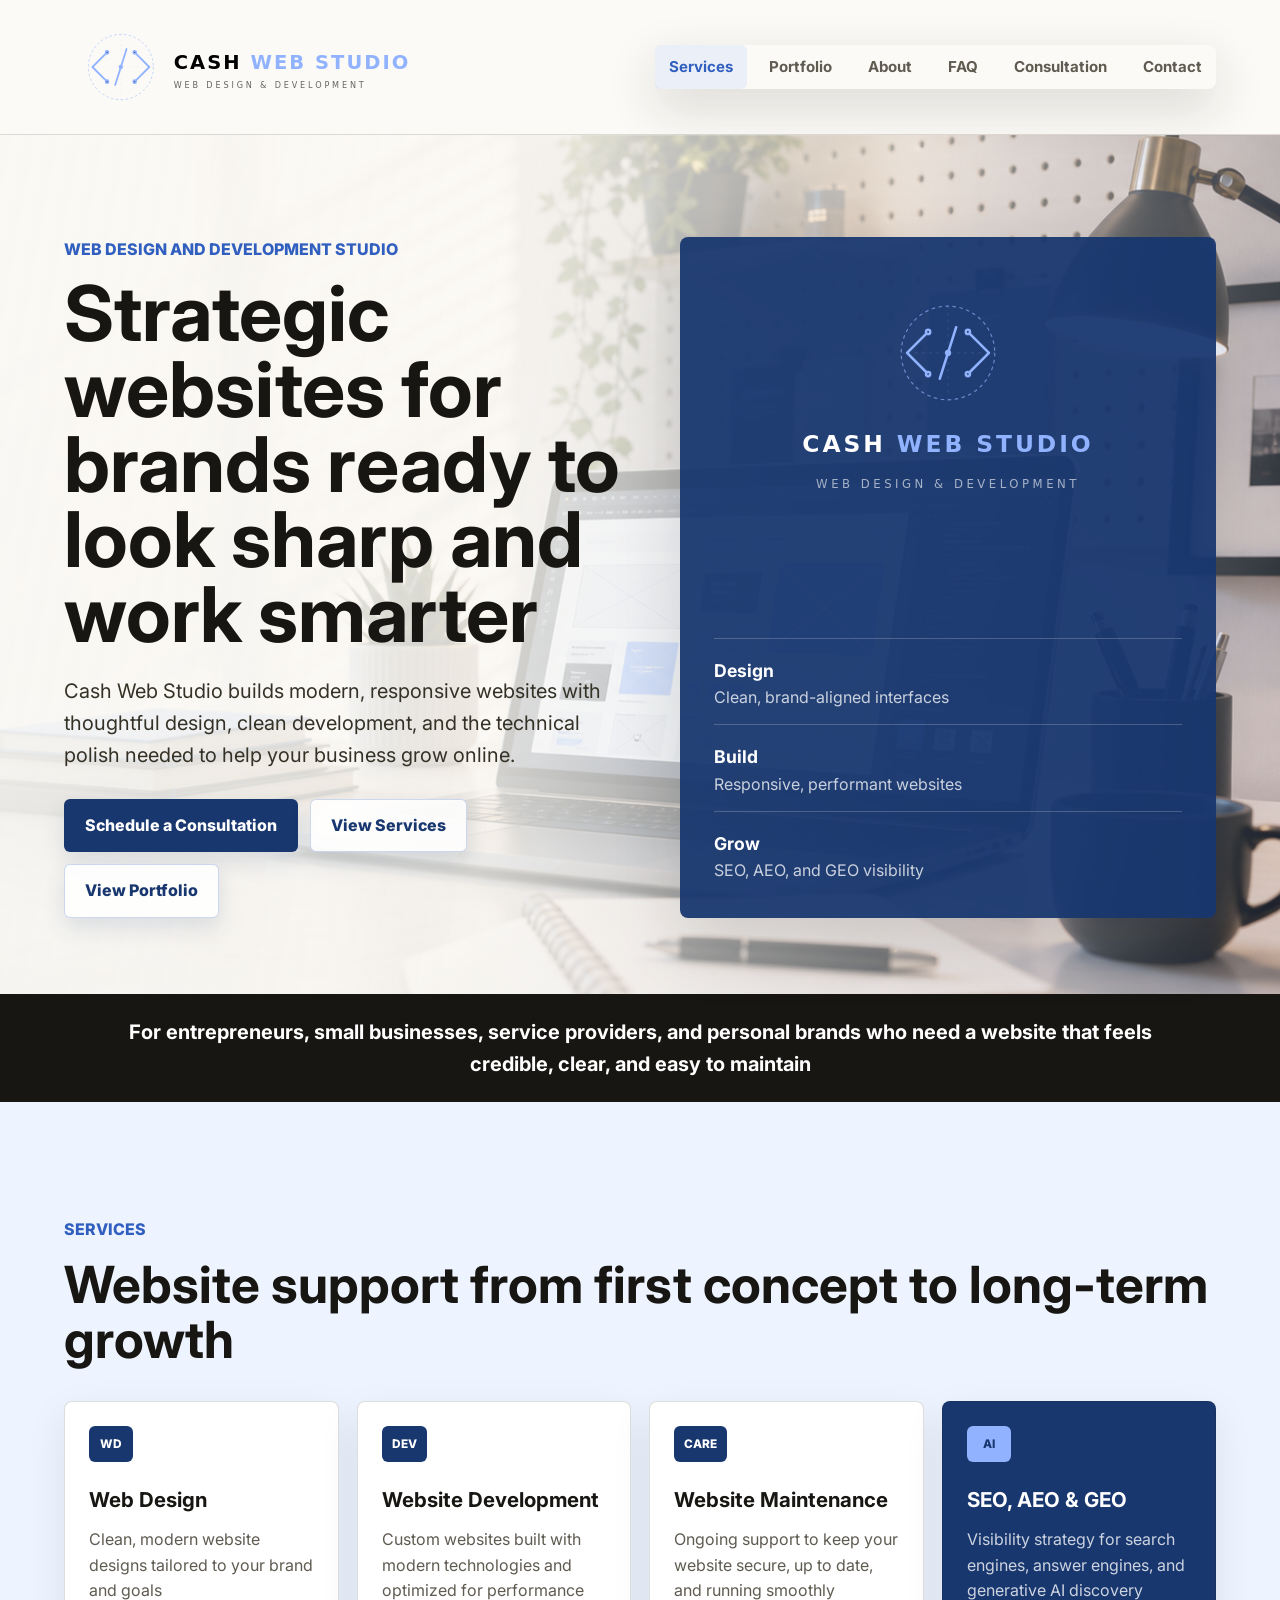
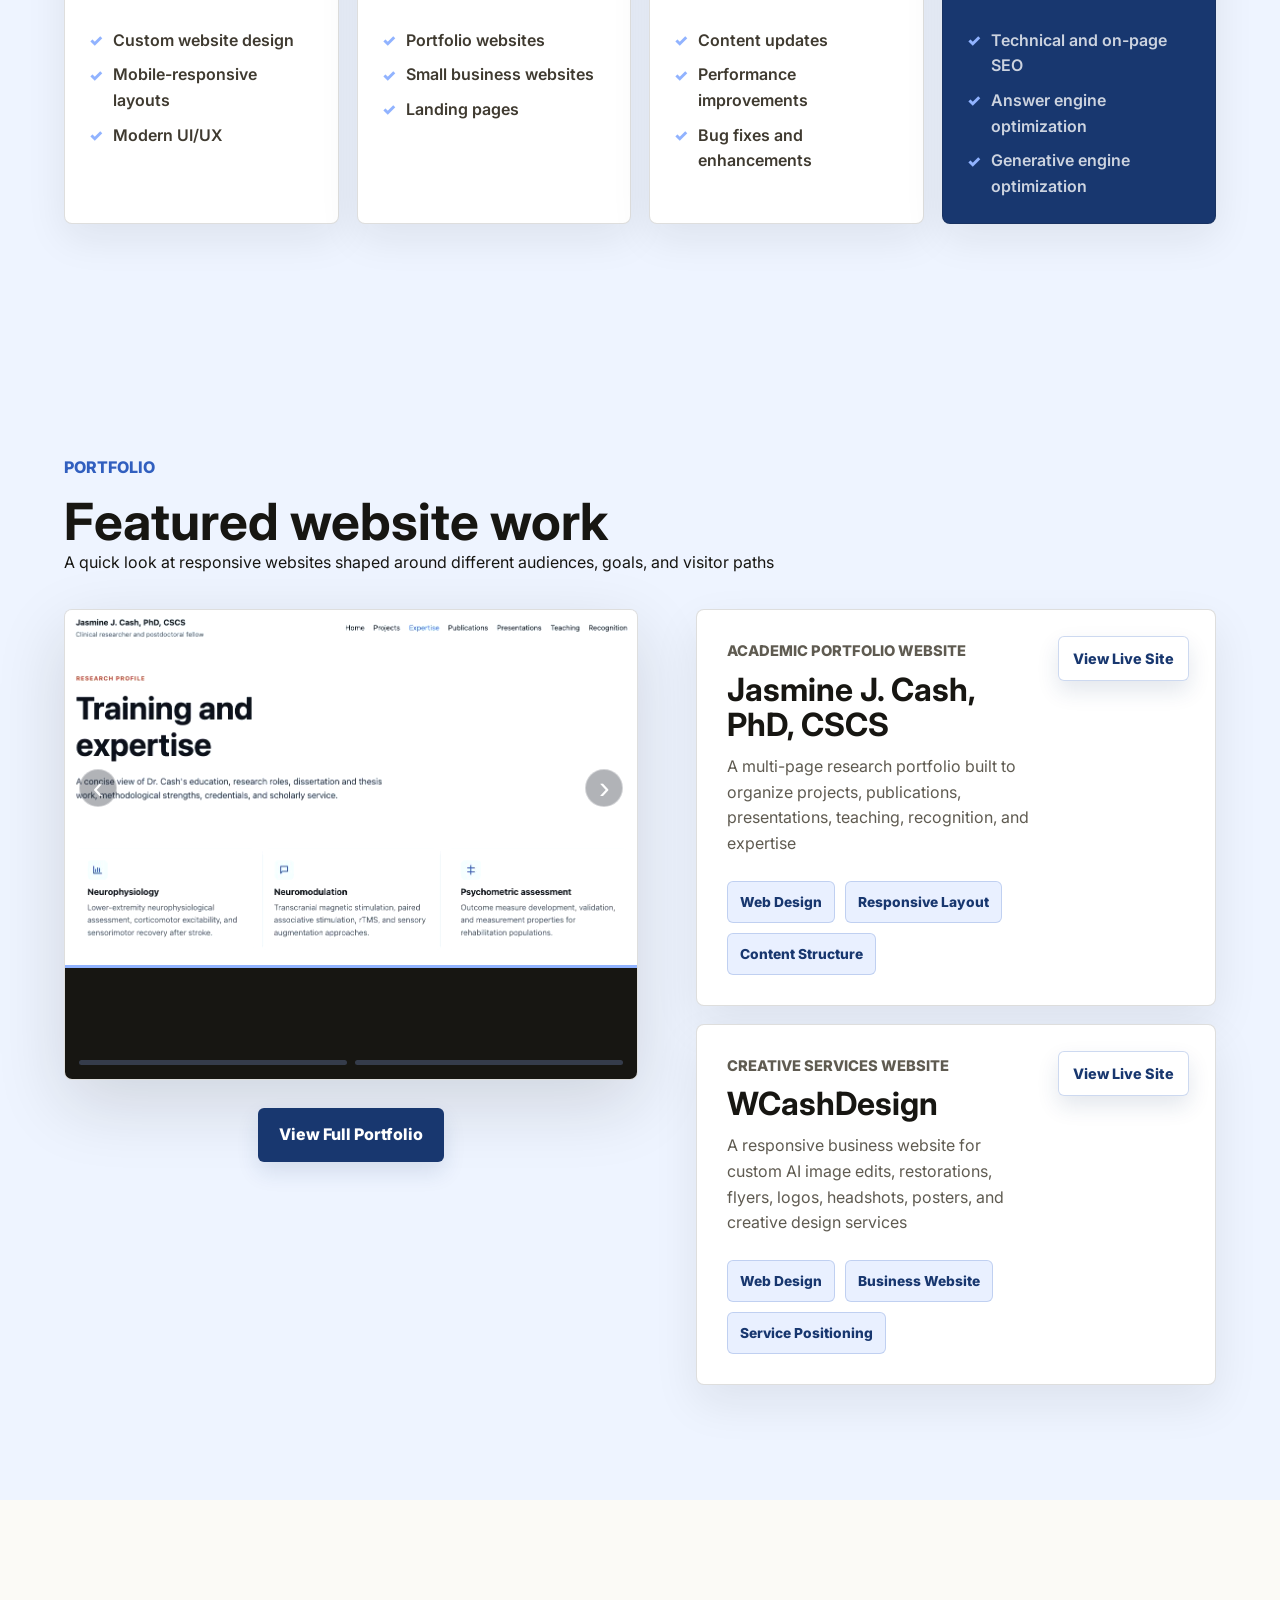
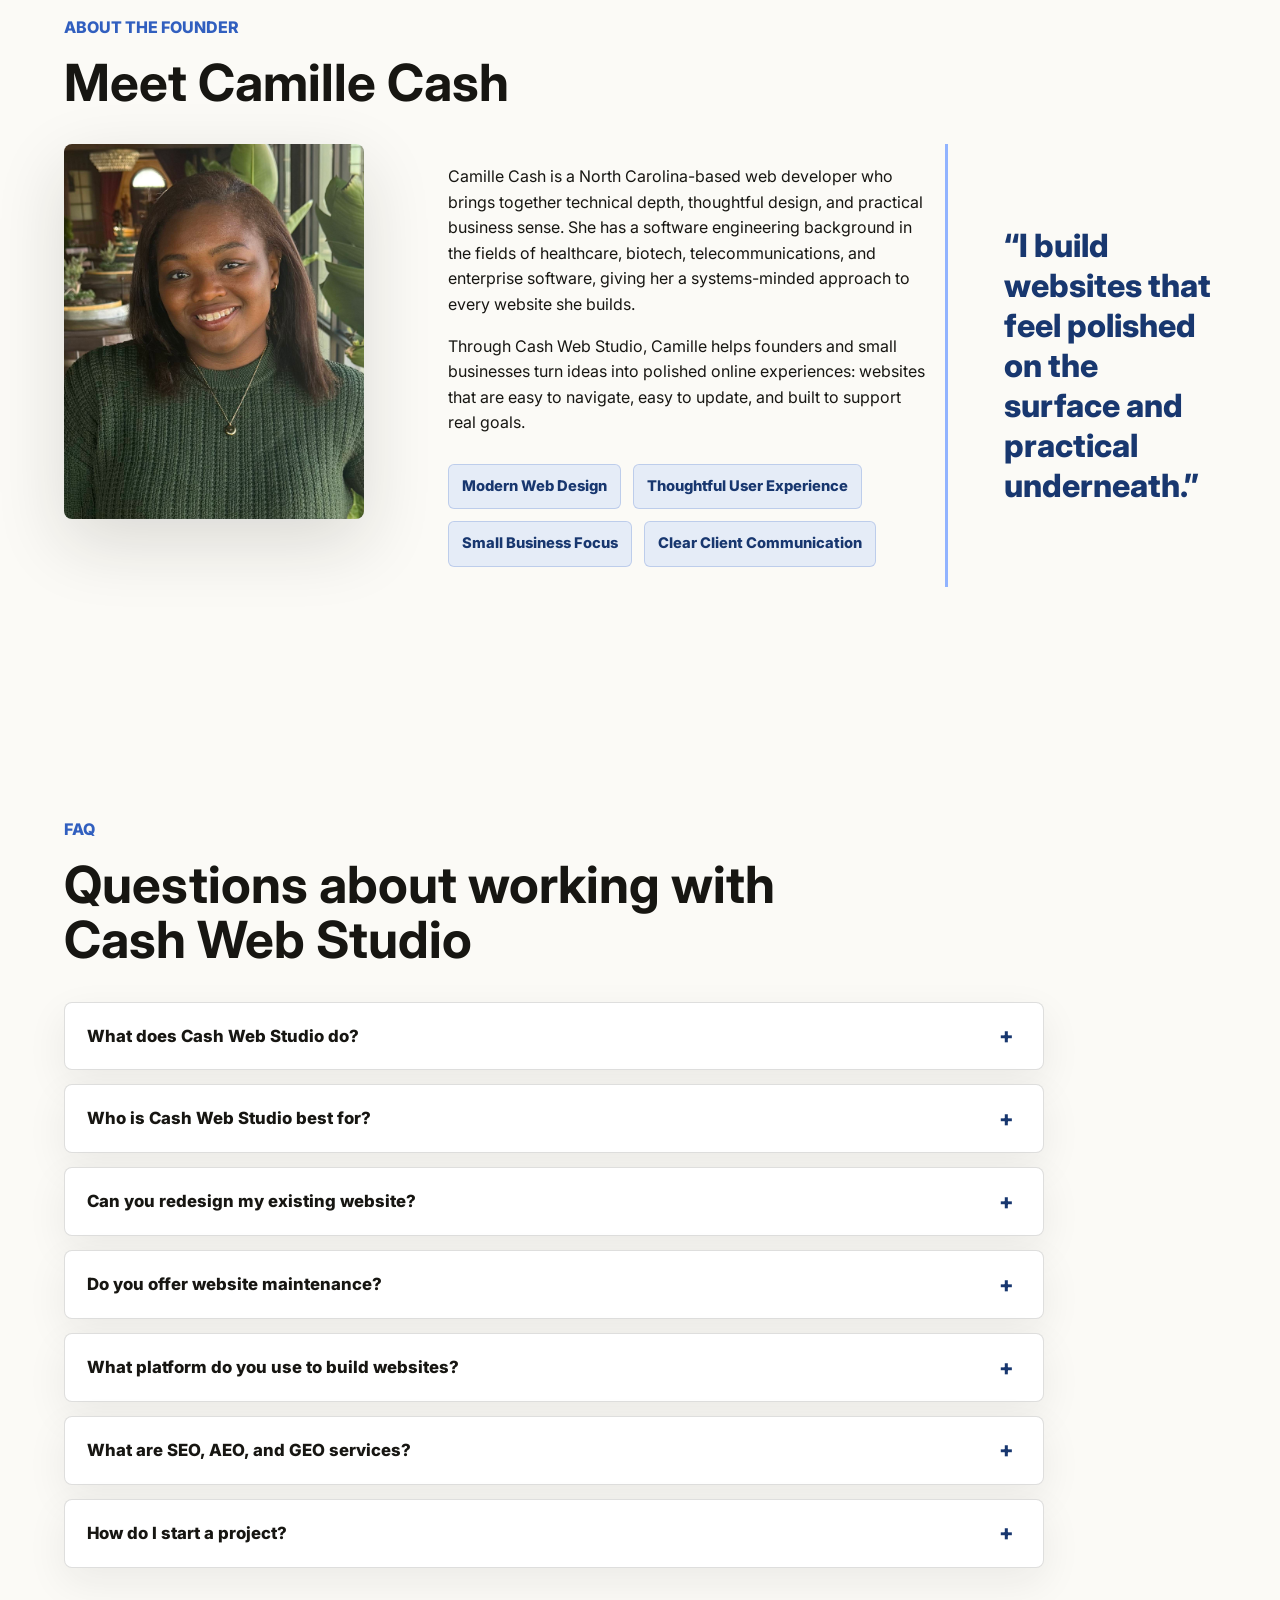
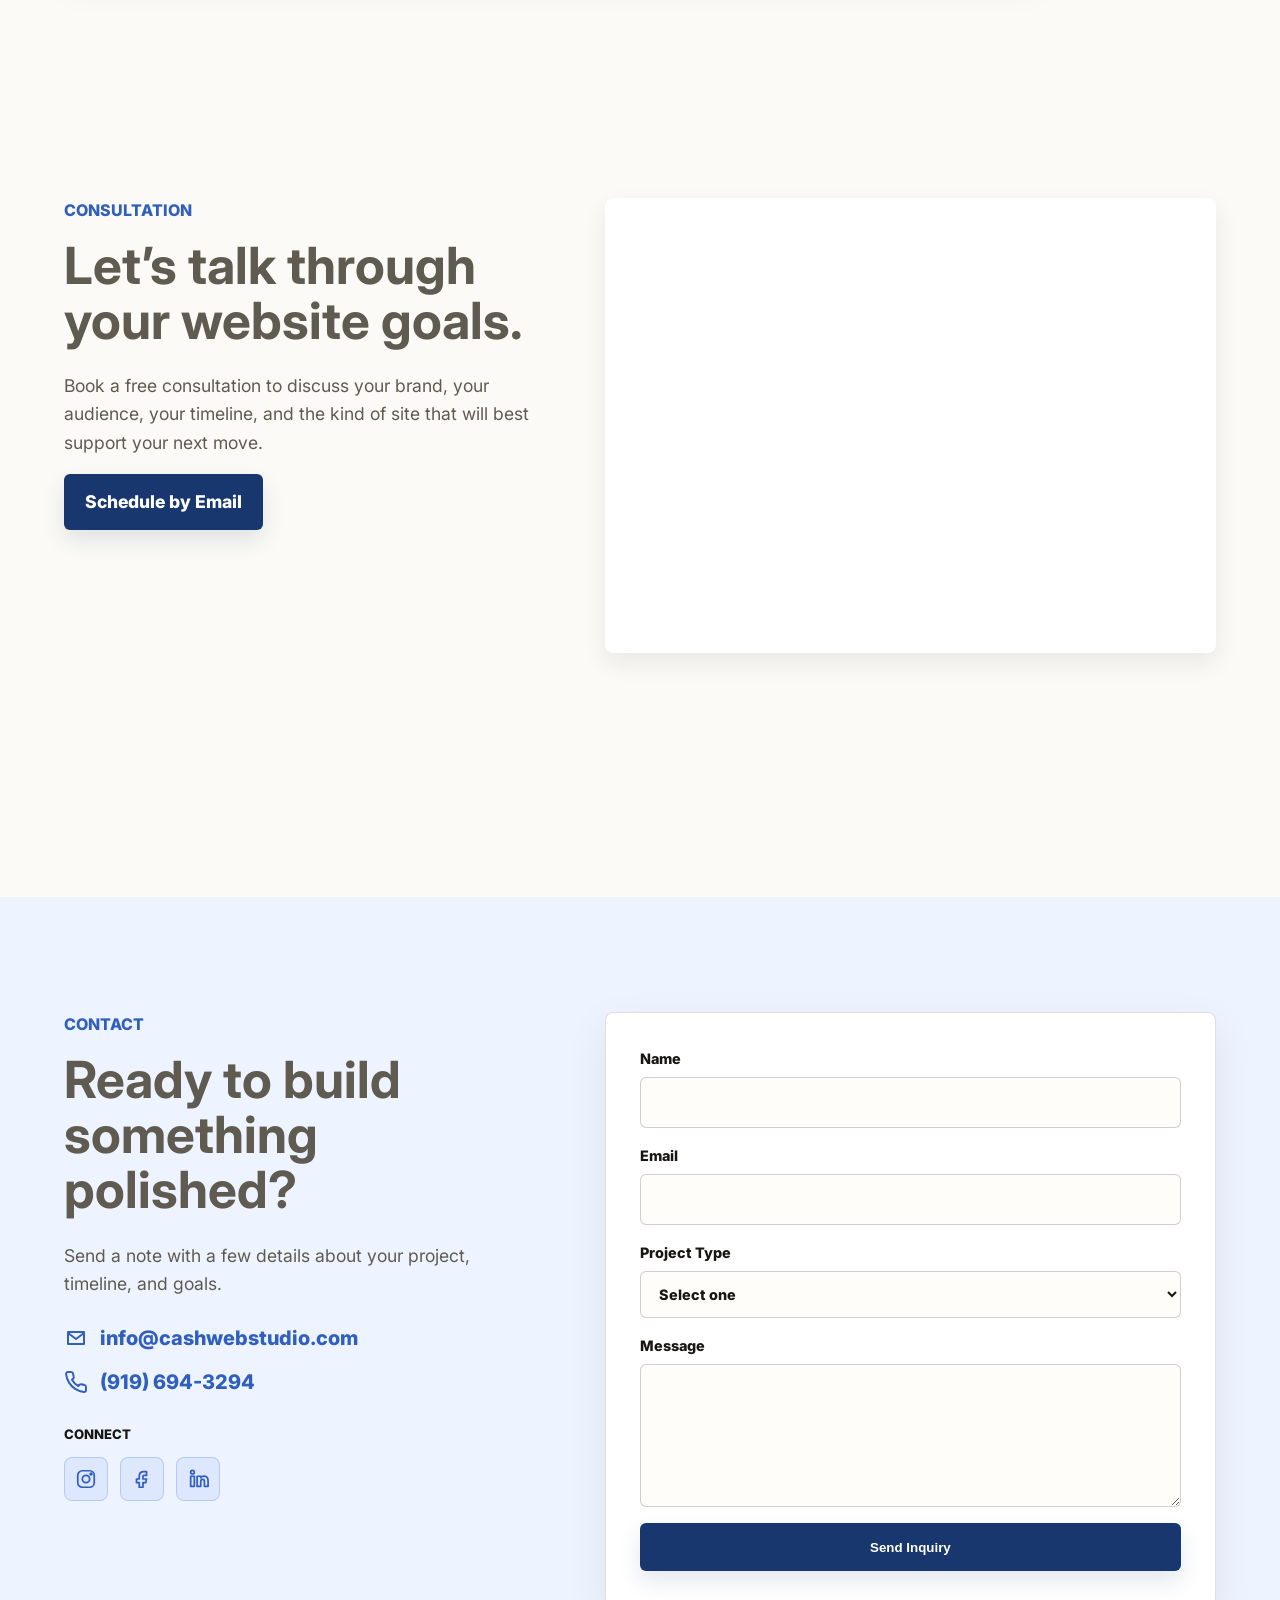
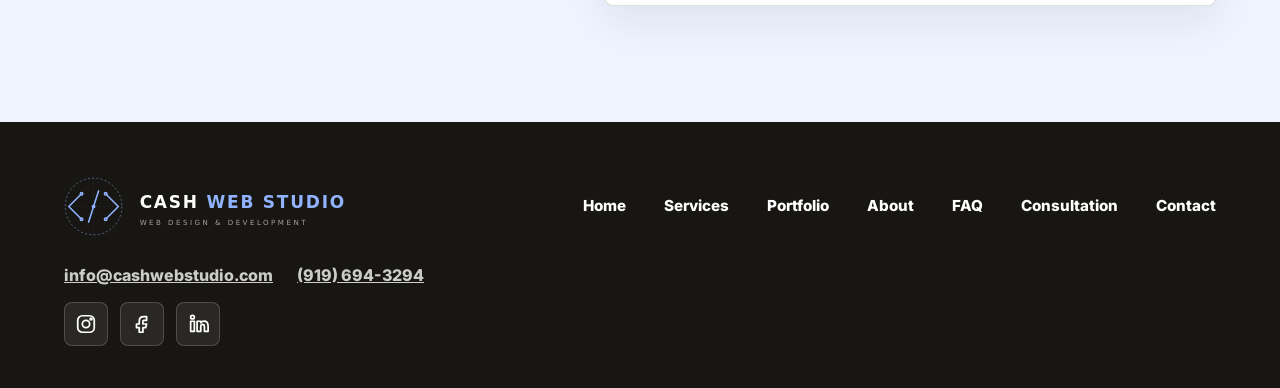
==== about/index.html @ f59b98ad "Changed booking to cal.com, updated slugs to have consistent backslashes" ====
<!DOCTYPE html>
<html lang="en">
<head>
  <meta charset="UTF-8">
  <meta name="viewport" content="width=device-width, initial-scale=1.0">
  <meta name="description" content="Cash Web Studio designs and develops custom websites for founders, small businesses, and growing brands.">
  <title>Cash Web Studio</title>
  <link rel="icon" href="/assets/favicon.svg" type="image/svg+xml">
  <link rel="preconnect" href="https://fonts.googleapis.com">
  <link rel="preconnect" href="https://fonts.gstatic.com" crossorigin>
  <link href="https://fonts.googleapis.com/css2?family=Inter:wght@400;500;600;700;800&display=swap" rel="stylesheet">
  <link rel="stylesheet" href="/style.css">
  <link rel="canonical" href="https://cashwebstudio.com/about/">

  <meta property="og:title" content="Cash Web Studio | Web Design & Development">
  <meta property="og:description" content="Strategic websites for brands ready to look sharp and work smarter.">
  <meta property="og:image" content="https://cashwebstudio.com/assets/cash-web-studio-social-preview.png">
  <meta property="og:url" content="https://cashwebstudio.com/about/">
  <meta property="og:type" content="website">

  <meta name="twitter:card" content="summary_large_image">
  <meta name="twitter:title" content="Cash Web Studio | Web Design & Development">
  <meta name="twitter:description" content="Strategic websites for brands ready to look sharp and work smarter.">
  <meta name="twitter:image" content="https://cashwebstudio.com/assets/cash-web-studio-social-preview.png">
  <script type="application/ld+json">
    {
      "@context": "https://schema.org",
      "@type": "FAQPage",
      "mainEntity": [
        {
          "@type": "Question",
          "name": "What does Cash Web Studio do?",
          "acceptedAnswer": {
            "@type": "Answer",
            "text": "We design, develop, and maintain modern websites for small businesses, founders, service providers, and personal brands. Our services include custom web design, website development, website maintenance, SEO, AEO, and GEO strategy."
          }
        },
        {
          "@type": "Question",
          "name": "Who is Cash Web Studio best for?",
          "acceptedAnswer": {
            "@type": "Answer",
            "text": "We are a good fit for entrepreneurs, small businesses, consultants, creatives, and service-based brands that need a polished, responsive website built with clear strategy and practical long-term support."
          }
        },
        {
          "@type": "Question",
          "name": "Can you redesign my existing website?",
          "acceptedAnswer": {
            "@type": "Answer",
            "text": "Yes. We can redesign an existing website to improve visual design, mobile responsiveness, usability, messaging, performance, and search visibility."
          }
        },
        {
          "@type": "Question",
          "name": "Do you offer website maintenance?",
          "acceptedAnswer": {
            "@type": "Answer",
            "text": "Yes. Our website maintenance can include content updates, bug fixes, performance improvements, layout adjustments, technical support, and ongoing improvements after launch."
          }
        },
        {
          "@type": "Question",
          "name": "What platform do you use to build websites?",
          "acceptedAnswer": {
            "@type": "Answer",
            "text": "We build custom-coded websites using modern web technologies, which allows for more flexibility, performance, and design control than many drag-and-drop builders. When clients need to make frequent updates, we can also recommend or integrate a content management system."
          }
        },
        {
          "@type": "Question",
          "name": "What are SEO, AEO, and GEO services?",
          "acceptedAnswer": {
            "@type": "Answer",
            "text": "SEO helps your website show up in search engines. AEO, or answer engine optimization, helps your content answer direct questions clearly. GEO, or generative engine optimization, helps structure your content so AI-powered search and discovery tools can better understand your business."
          }
        },
        {
          "@type": "Question",
          "name": "How do I start a project?",
          "acceptedAnswer": {
            "@type": "Answer",
            "text": "You can start by scheduling a consultation or sending a message through the contact form. You can also email us at info@cashwebstudio.com or call (919) 694-3294."
          }
        }
      ]
    }
  </script>
</head>
<body>
  <header class="site-header">
    <a class="brand" href="/" aria-label="Cash Web Studio home">
      <img src="/assets/logo-horizontal-black.svg" alt="Cash Web Studio">
    </a>
    <button class="nav-toggle" type="button" aria-label="Open navigation" aria-expanded="false">
      <span></span>
      <span></span>
      <span></span>
    </button>
    <nav class="site-nav" aria-label="Primary navigation">
      <a href="/services/">Services</a>
      <a href="/portfolio/">Portfolio</a>
      <a href="/about/">About</a>
      <a href="/faq/">FAQ</a>
      <a href="/consultation/">Consultation</a>
      <a href="/contact/">Contact</a>
    </nav>
  </header>

  <main id="home">
    <section class="hero">
      <div class="hero-copy">
        <p class="eyebrow">Web design and development studio</p>
        <h1>Strategic websites for brands ready to look sharp and work smarter</h1>
        <p class="hero-text">
          Cash Web Studio builds modern, responsive websites with thoughtful design,
          clean development, and the technical polish needed to help your business grow online.
        </p>
        <div class="hero-actions">
          <a class="button button-dark" href="/consultation/">Schedule a Consultation</a>
          <a class="button button-light" href="/services/">View Services</a>
          <a class="button button-light" href="/portfolio/">View Portfolio</a>
        </div>
      </div>
      <div class="hero-panel" aria-label="Cash Web Studio service highlights">
        <img src="/assets/logo-stacked-white.svg" alt="Cash Web Studio" class="hero-logo">
        <div class="metric-grid">
          <div>
            <strong>Design</strong>
            <span>Clean, brand-aligned interfaces</span>
          </div>
          <div>
            <strong>Build</strong>
            <span>Responsive, performant websites</span>
          </div>
          <div>
            <strong>Grow</strong>
            <span>SEO, AEO, and GEO visibility</span>
          </div>
        </div>
      </div>
    </section>

    <section class="intro-band" aria-label="Studio promise">
      <p>For entrepreneurs, small businesses, service providers, and personal brands who need a website that feels credible, clear, and easy to maintain</p>
    </section>

    <section class="section services-section" id="services">
      <div class="section-heading">
        <p class="eyebrow">Services</p>
        <h2>Website support from first concept to long-term growth</h2>
      </div>
      <div class="services-grid">
        <article class="service-card">
          <div class="service-icon" aria-hidden="true">WD</div>
          <h3>Web Design</h3>
          <p>Clean, modern website designs tailored to your brand and goals</p>
          <ul>
            <li>Custom website design</li>
            <li>Mobile-responsive layouts</li>
            <li>Modern UI/UX</li>
          </ul>
        </article>
        <article class="service-card">
          <div class="service-icon" aria-hidden="true">DEV</div>
          <h3>Website Development</h3>
          <p>Custom websites built with modern technologies and optimized for performance</p>
          <ul>
            <li>Portfolio websites</li>
            <li>Small business websites</li>
            <li>Landing pages</li>
          </ul>
        </article>
        <article class="service-card">
          <div class="service-icon" aria-hidden="true">CARE</div>
          <h3>Website Maintenance</h3>
          <p>Ongoing support to keep your website secure, up to date, and running smoothly</p>
          <ul>
            <li>Content updates</li>
            <li>Performance improvements</li>
            <li>Bug fixes and enhancements</li>
          </ul>
        </article>
        <article class="service-card featured-card">
          <div class="service-icon" aria-hidden="true">AI</div>
          <h3>SEO, AEO & GEO</h3>
          <p>Visibility strategy for search engines, answer engines, and generative AI discovery</p>
          <ul>
            <li>Technical and on-page SEO</li>
            <li>Answer engine optimization</li>
            <li>Generative engine optimization</li>
          </ul>
        </article>
      </div>
    </section>

    <section class="section portfolio-preview-section" id="portfolio">
      <div class="section-heading">
        <p class="eyebrow">Portfolio</p>
        <h2>Featured website work</h2>
        <p>
          A quick look at responsive websites shaped around different audiences,
          goals, and visitor paths
        </p>
      </div>
      <div class="portfolio-preview-layout">
        <div class="portfolio-showcase-column">
          <article class="website-reel-card" aria-label="Featured website showcase">
            <div class="website-reel-frame">
              <div class="website-reel-track">
                <figure class="website-reel-slide">
                  <img src="/assets/portfolio-jasmine-expertise-desktop.png" alt="Jasmine Cash academic portfolio website desktop view">
                </figure>
                <figure class="website-reel-slide">
                  <img src="/assets/portfolio-wcashdesign-desktop.jpg" alt="WCashDesign creative services website desktop view">
                </figure>
              </div>
              <button class="website-reel-control website-reel-prev" type="button" aria-label="Show previous website project" data-reel-prev>
                <span aria-hidden="true">&lsaquo;</span>
              </button>
              <button class="website-reel-control website-reel-next" type="button" aria-label="Show next website project" data-reel-next>
                <span aria-hidden="true">&rsaquo;</span>
              </button>
            </div>
            <div class="website-reel-caption" aria-live="polite">
              <div class="website-reel-caption-item">
                <span>Academic portfolio website</span>
                <strong>Jasmine J. Cash, PhD, CSCS</strong>
              </div>
              <div class="website-reel-caption-item">
                <span>Creative services website</span>
                <strong>WCashDesign</strong>
              </div>
            </div>
            <div class="website-reel-meta">
              <span></span>
              <span></span>
            </div>
          </article>
          <div class="portfolio-preview-actions">
            <a class="button button-dark" href="/portfolio/">View Full Portfolio</a>
          </div>
        </div>

        <div class="featured-project-list">
          <article class="featured-project-card">
            <p class="project-label">Academic portfolio website</p>
            <h3>Jasmine J. Cash, PhD, CSCS</h3>
            <p>
              A multi-page research portfolio built to organize projects, publications,
              presentations, teaching, recognition, and expertise
            </p>
            <div class="project-tags" aria-label="Jasmine Cash project services">
              <span>Web Design</span>
              <span>Responsive Layout</span>
              <span>Content Structure</span>
            </div>
            <div class="project-actions">
              <a class="button button-light" href="https://jasminecash.com/" target="_blank" rel="noopener">View Live Site</a>
            </div>
          </article>

          <article class="featured-project-card">
            <p class="project-label">Creative services website</p>
            <h3>WCashDesign</h3>
            <p>
              A responsive business website for custom AI image edits, restorations,
              flyers, logos, headshots, posters, and creative design services
            </p>
            <div class="project-tags" aria-label="WCashDesign project services">
              <span>Web Design</span>
              <span>Business Website</span>
              <span>Service Positioning</span>
            </div>
            <div class="project-actions">
              <a class="button button-light" href="https://wcashdesign.com/" target="_blank" rel="noopener">View Live Site</a>
            </div>
          </article>
        </div>
      </div>
    </section>

    <section class="section about-section" id="about">
      <div class="section-heading">
        <p class="eyebrow">About the founder</p>
        <h2>Meet Camille Cash</h2>
      </div>
      <div class="about-layout">
        <div class="portrait-wrap">
          <img src="/assets/camille-cash.jpg" alt="Camille Cash, founder of Cash Web Studio">
        </div>
        <div class="about-copy">
          <div class="about-copy-grid">
            <div class="about-text-stack">
              <p>
                Camille Cash is a North Carolina-based web developer who brings together technical depth,
                thoughtful design, and practical business sense. She has a software engineering background in 
                the fields of healthcare, biotech, telecommunications, and enterprise software, giving her a 
                systems-minded approach to every website she builds.
              </p>
              <p>
                Through Cash Web Studio, Camille helps founders and small businesses turn ideas into polished online experiences:
                websites that are easy to navigate, easy to update, and built to support real goals.
              </p>

              <div class="about-points" aria-label="Founder strengths">
                <span>Modern Web Design</span>
                <span>Thoughtful User Experience</span>
                <span>Small Business Focus</span>
                <span>Clear Client Communication</span>
              </div>
            </div>

            <blockquote class="about-quote">
              “I build websites that feel polished on the surface and practical underneath.”
            </blockquote>
          </div>
        </div>
      </div>
    </section>

    <section class="section faq-section" id="faq">
      <div class="section-heading">
        <p class="eyebrow">FAQ</p>
        <h2>Questions about working with Cash Web Studio</h2>
      </div>

      <div class="faq-list">
        <details class="faq-item">
          <summary>What does Cash Web Studio do?</summary>
          <p>We design, develop, and maintain modern websites for small businesses, founders, service providers, and personal brands. Our services include custom web design, website development, website maintenance, SEO, AEO, and GEO strategy.</p>
        </details>

        <details class="faq-item">
          <summary>Who is Cash Web Studio best for?</summary>
          <p>We are a good fit for entrepreneurs, small businesses, consultants, creatives, and service-based brands that need a polished, responsive website built with clear strategy and practical long-term support.</p>
        </details>

        <details class="faq-item">
          <summary>Can you redesign my existing website?</summary>
          <p>Yes. We can redesign an existing website to improve visual design, mobile responsiveness, usability, messaging, performance, and search visibility.</p>
        </details>

        <details class="faq-item">
          <summary>Do you offer website maintenance?</summary>
          <p>Yes. Our website maintenance can include content updates, bug fixes, performance improvements, layout adjustments, technical support, and ongoing improvements after launch.</p>
        </details>

        <details class="faq-item">
          <summary>What platform do you use to build websites?</summary>
          <p>We build custom-coded websites using modern web technologies, which allows for more flexibility, performance, and design control than many drag-and-drop builders. When clients need to make frequent updates, we can also recommend or integrate a content management system.</p>
        </details>

        <details class="faq-item">
          <summary>What are SEO, AEO, and GEO services?</summary>
          <p>SEO helps your website show up in search engines. AEO, or answer engine optimization, helps your content answer direct questions clearly. GEO, or generative engine optimization, helps structure your content so AI-powered search and discovery tools can better understand your business.</p>
        </details>

        <details class="faq-item">
          <summary>How do I start a project?</summary>
          <p>You can start by scheduling a consultation or sending a message through the contact form. You can also email us at info@cashwebstudio.com or call (919) 694-3294.</p>
        </details>
      </div>
    </section>

    <section class="section consultation-section" id="consultation">
      <div class="consultation-layout">
        <div class="consultation-copy">
          <div class="section-heading">
            <p class="eyebrow">Consultation</p>
            <h2>Let’s talk through your website goals.</h2>
          </div>
          <p>
            Book a free consultation to discuss your brand, your audience, your timeline, and the kind of site that will best support your next move.
          </p>
          <a class="button button-dark" href="mailto:info@cashwebstudio.com?subject=Cash%20Web%20Studio%20Consultation">Schedule by Email</a>
        </div>
        <div class="calendar-card">
          <div class="cal-inline-widget" id="my-cal-inline-meet-with-camille"></div>
          <script type="text/javascript">
            (function (C, A, L) { let p = function (a, ar) { a.q.push(ar); }; let d = C.document; C.Cal = C.Cal || function () { let cal = C.Cal; let ar = arguments; if (!cal.loaded) { cal.ns = {}; cal.q = cal.q || []; d.head.appendChild(d.createElement("script")).src = A; cal.loaded = true; } if (ar[0] === L) { const api = function () { p(api, arguments); }; const namespace = ar[1]; api.q = api.q || []; if (typeof namespace === "string") { cal.ns[namespace] = cal.ns[namespace] || api; p(cal.ns[namespace], ar); p(cal, ["initNamespace", namespace]); } else p(cal, ar); return; } p(cal, ar); }; })(window, "https://app.cal.com/embed/embed.js", "init");
            Cal("init", "meet-with-camille", { origin: "https://app.cal.com" });
            Cal.config = Cal.config || {};
            Cal.config.forwardQueryParams = true;

            Cal.ns["meet-with-camille"]("inline", {
              elementOrSelector: "#my-cal-inline-meet-with-camille",
              config: { "layout": "month_view", "theme": "light", "useSlotsViewOnSmallScreen": "true" },
              calLink: "camille-cash-dvcsgd/meet-with-camille",
            });

            Cal.ns["meet-with-camille"]("ui", { "theme": "light", "cssVarsPerTheme": { "light": { "cal-brand": "#91B3FF" }, "dark": { "cal-brand": "#91B3FF" } }, "hideEventTypeDetails": false, "layout": "month_view" });
          </script>
        </div>
      </div>
    </section>

    <section class="section contact-section" id="contact">
      <div class="contact-layout">
        <div class="contact-details">
          <div class="section-heading">
            <p class="eyebrow">Contact</p>
            <h2>Ready to build something polished?</h2>
          </div>
          <p>Send a note with a few details about your project, timeline, and goals.</p>
          <div class="contact-methods" aria-label="Cash Web Studio contact information">
            <a class="contact-method" href="mailto:info@cashwebstudio.com" aria-label="Email Cash Web Studio">
              <svg class="contact-icon" aria-hidden="true" viewBox="0 0 24 24">
                <path d="M4 6h16v12H4z"></path>
                <path d="m4 7 8 6 8-6"></path>
              </svg>
              <span>info@cashwebstudio.com</span>
            </a>

            <a class="contact-method" href="tel:+19196943294" aria-label="Call Cash Web Studio">
              <svg class="contact-icon" aria-hidden="true" viewBox="0 0 24 24">
                <path d="M22 16.92v3a2 2 0 0 1-2.18 2 19.79 19.79 0 0 1-8.63-3.07 19.5 19.5 0 0 1-6-6A19.79 19.79 0 0 1 2.08 4.18 2 2 0 0 1 4.06 2h3a2 2 0 0 1 2 1.72c.12.89.33 1.76.62 2.6a2 2 0 0 1-.45 2.11L8 9.66a16 16 0 0 0 6.34 6.34l1.23-1.23a2 2 0 0 1 2.11-.45c.84.29 1.71.5 2.6.62A2 2 0 0 1 22 16.92z"></path>
              </svg>
              <span>(919) 694-3294</span>
            </a>
          </div>
          <div class="social-links" aria-label="Cash Web Studio social links">
            <span>Connect</span>
            <a class="social-link" href="https://www.instagram.com/cashwebstudio/" target="_blank" rel="noopener" aria-label="Cash Web Studio on Instagram">
              <svg class="social-icon" aria-hidden="true" viewBox="0 0 24 24">
                <rect x="3" y="3" width="18" height="18" rx="5"></rect>
                <circle cx="12" cy="12" r="4"></circle>
                <circle cx="17.5" cy="6.5" r="1"></circle>
              </svg>
            </a>
            <a class="social-link" href="https://www.facebook.com/cashwebstudio" target="_blank" rel="noopener" aria-label="Cash Web Studio on Facebook">
              <svg class="social-icon" aria-hidden="true" viewBox="0 0 24 24">
                <path d="M14 8h3V4h-3c-3 0-5 2-5 5v3H6v4h3v5h4v-5h3l1-4h-4V9c0-.6.4-1 1-1z"></path>
              </svg>
            </a>
            <a class="social-link" href="https://www.linkedin.com/company/cash-web-studio" target="_blank" rel="noopener" aria-label="Cash Web Studio on LinkedIn">
              <svg class="social-icon" aria-hidden="true" viewBox="0 0 24 24">
                <path d="M4 9h4v11H4z"></path>
                <path d="M4 4.5a2 2 0 1 0 4 0 2 2 0 0 0-4 0z"></path>
                <path d="M11 9h4v1.6c.6-.9 1.6-1.8 3.4-1.8 2.8 0 4.6 1.8 4.6 5.4V20h-4v-5.1c0-1.5-.6-2.4-1.9-2.4-1.2 0-2.1.8-2.1 2.4V20h-4z"></path>
              </svg>
            </a>
          </div>
        </div>
        <form class="contact-form" action="https://formspree.io/f/mdavaopy" method="POST">
          <label>
            Name
            <input type="text" name="name" autocomplete="name" required>
          </label>
          <label>
            Email
            <input type="email" name="email" autocomplete="email" required>
          </label>
          <label>
            Project Type
            <select name="project_type" required>
              <option value="">Select one</option>
              <option>New website</option>
              <option>Website redesign</option>
              <option>Maintenance</option>
              <option>SEO, AEO, or GEO</option>
              <option>Other</option>
            </select>
          </label>
          <label>
            Message
            <textarea name="message" rows="5" required></textarea>
          </label>
          <button class="button button-dark" type="submit">Send Inquiry</button>
        </form>
      </div>
    </section>
  </main>

  <footer class="site-footer">
    <div class="footer-top">
      <img src="/assets/logo-horizontal-white.svg" alt="Cash Web Studio">
      <nav class="footer-nav" aria-label="Footer navigation">
        <a href="/">Home</a>
        <a href="/services/">Services</a>
        <a href="/portfolio/">Portfolio</a>
        <a href="/about/">About</a>
        <a href="/faq/">FAQ</a>
        <a href="/consultation/">Consultation</a>
        <a href="/contact/">Contact</a>
      </nav>
    </div>
    <div class="footer-contact" aria-label="Company contact information">
      <a href="mailto:info@cashwebstudio.com">info@cashwebstudio.com</a>
      <a href="tel:+19196943294">(919) 694-3294</a>
    </div>
    <div class="footer-social" aria-label="Cash Web Studio social links">
      <a class="social-link" href="https://www.instagram.com/cashwebstudio/" target="_blank" rel="noopener" aria-label="Cash Web Studio on Instagram">
        <svg class="social-icon" aria-hidden="true" viewBox="0 0 24 24">
          <rect x="3" y="3" width="18" height="18" rx="5"></rect>
          <circle cx="12" cy="12" r="4"></circle>
          <circle cx="17.5" cy="6.5" r="1"></circle>
        </svg>
      </a>
      <a class="social-link" href="https://www.facebook.com/cashwebstudio" target="_blank" rel="noopener" aria-label="Cash Web Studio on Facebook">
        <svg class="social-icon" aria-hidden="true" viewBox="0 0 24 24">
          <path d="M14 8h3V4h-3c-3 0-5 2-5 5v3H6v4h3v5h4v-5h3l1-4h-4V9c0-.6.4-1 1-1z"></path>
        </svg>
      </a>
      <a class="social-link" href="https://www.linkedin.com/company/cash-web-studio" target="_blank" rel="noopener" aria-label="Cash Web Studio on LinkedIn">
        <svg class="social-icon" aria-hidden="true" viewBox="0 0 24 24">
          <path d="M4 9h4v11H4z"></path>
          <path d="M4 4.5a2 2 0 1 0 4 0 2 2 0 0 0-4 0z"></path>
          <path d="M11 9h4v1.6c.6-.9 1.6-1.8 3.4-1.8 2.8 0 4.6 1.8 4.6 5.4V20h-4v-5.1c0-1.5-.6-2.4-1.9-2.4-1.2 0-2.1.8-2.1 2.4V20h-4z"></path>
        </svg>
      </a>
    </div>
</footer>

  <script src="/script.js"></script>
</body>
</html>
---- style.css ----
:root {
  --ink: #171612;
  --muted: #5f5b51;
  --paper: #fbfaf6;
  --soft: #eef4ff;
  --primary: #91b3ff;
  --primary-deep: #315fbf;
  --primary-dark: #18376f;
  --accent: #c9a45b;
  --line: rgba(23, 22, 18, 0.14);
  --white: #ffffff;
  --shadow: 0 24px 70px rgba(30, 28, 22, 0.14);
}

* {
  box-sizing: border-box;
}

html {
  scroll-behavior: smooth;
  scroll-padding-top: 35px;
}

body {
  margin: 0;
  font-family: "Inter", Arial, sans-serif;
  color: var(--ink);
  background: var(--paper);
  line-height: 1.6;
}

img {
  display: block;
  max-width: 100%;
}

a {
  color: inherit;
}

.site-header {
  position: sticky;
  top: 0;
  z-index: 20;
  display: flex;
  align-items: center;
  justify-content: space-between;
  gap: 24px;
  min-height: 86px;
  padding: 18px clamp(20px, 5vw, 72px);
  background: rgba(251, 250, 246, 0.92);
  border-bottom: 1px solid var(--line);
  backdrop-filter: blur(16px);
}

.brand img {
  width: clamp(250px, 31vw, 390px);
}

.site-nav {
  display: flex;
  align-items: center;
  gap: 8px;
  border-radius: 8px;
  box-shadow: 0 18px 50px rgba(30, 28, 22, 0.16);
}

.site-nav a {
  padding: 10px 14px;
  color: var(--muted);
  font-size: 0.94rem;
  font-weight: 700;
  text-decoration: none;
  border-radius: 6px;
}

.site-nav a:hover,
.site-nav a:focus-visible,
.site-nav a[aria-current] {
  color: var(--primary-deep);
  background: rgba(145, 179, 255, 0.16);
}

.nav-toggle {
  display: none;
  width: 40px;
  height: 34px;
  place-items: center;
  padding: 0;
  border: 0;
  background: transparent;
  cursor: pointer;
}

.nav-toggle span {
  display: block;
  width: 28px;
  height: 2px;
  margin: 4px 0;
  background: var(--primary);
  border-radius: 999px;
  transition: background-color 180ms ease, transform 180ms ease;
}

.nav-toggle:hover span,
.nav-toggle:focus-visible span {
  background: var(--primary-deep);
}

.nav-toggle:focus-visible {
  outline: 2px solid var(--primary);
  outline-offset: 6px;
}

.hero {
  display: grid;
  grid-template-columns: minmax(0, 1fr) minmax(420px, 0.95fr);
  gap: clamp(28px, 4vw, 56px);
  align-items: center;
  min-height: calc(100vh - 78px);
  padding: clamp(56px, 8vw, 108px) clamp(20px, 5vw, 72px) clamp(36px, 6vw, 76px);
  background:
    linear-gradient(100deg, rgba(251, 250, 246, 0.94) 0%, rgba(251, 250, 246, 0.84) 42%, rgba(145, 179, 255, 0.16) 100%),
    url("assets/hero-studio-blue.png") center right / cover;
}

.section,
.hero {
  scroll-margin-top: 96px;
}

.hero-copy {
  max-width: 760px;
}

.hero.is-reveal-ready .hero-copy,
.hero.is-reveal-ready .hero-panel {
  opacity: 0;
  transition:
    opacity 820ms ease,
    transform 820ms cubic-bezier(0.22, 1, 0.36, 1);
}

.hero.is-reveal-ready .hero-copy {
  transform: translateX(-44px);
}

.hero.is-reveal-ready .hero-panel {
  transform: translateX(44px);
}

.hero.is-visible .hero-copy,
.hero.is-visible .hero-panel {
  opacity: 1;
  transform: translateX(0);
}

.eyebrow {
  margin: 0 0 14px;
  color: var(--primary-deep);
  font-size: 1rem;
  font-weight: 800;
  letter-spacing: 0;
  text-transform: uppercase;
}

h1,
h2,
h3,
p {
  margin-top: 0;
}

h1 {
  margin-bottom: 22px;
  max-width: 790px;
  font-size: clamp(2.55rem, 6vw, 5.65rem);
  line-height: 0.98;
  letter-spacing: 0;
}

.hero-text {
  max-width: 620px;
  color: #343126;
  font-size: clamp(1.05rem, 1.7vw, 1.25rem);
}

.hero-actions,
.about-points {
  display: flex;
  flex-wrap: wrap;
  gap: 12px;
  margin-top: 28px;
}

.button {
  display: inline-flex;
  align-items: center;
  justify-content: center;
  min-height: 48px;
  padding: 13px 20px;
  border: 1px solid transparent;
  border-radius: 6px;
  font-weight: 800;
  text-decoration: none;
  cursor: pointer;
  box-shadow: 0 10px 22px rgba(24, 55, 111, 0.12);
  transform: translateY(0);
  transition: transform 180ms ease, box-shadow 180ms ease, background-color 180ms ease, border-color 180ms ease;
}

.button:hover,
.button:focus-visible {
  box-shadow: 0 16px 30px rgba(24, 55, 111, 0.2);
  transform: translateY(-3px);
}

.button:active {
  box-shadow: 0 8px 18px rgba(24, 55, 111, 0.16);
  transform: translateY(-1px);
}

.button-dark {
  color: var(--white);
  background: var(--primary-dark);
}

.button-dark:hover,
.button-dark:focus-visible {
  background: #102650;
}

.button-light {
  color: var(--primary-dark);
  background: rgba(255, 255, 255, 0.86);
  border-color: rgba(49, 95, 191, 0.24);
}

.button-light:hover,
.button-light:focus-visible {
  border-color: rgba(49, 95, 191, 0.42);
  background: var(--white);
}

.payment-page {
  min-height: 100vh;
  background:
    linear-gradient(130deg, rgba(251, 250, 246, 0.98) 0%, rgba(251, 250, 246, 0.88) 48%, rgba(145, 179, 255, 0.24) 100%),
    var(--soft);
}

.payment-header {
  display: flex;
  align-items: center;
  justify-content: space-between;
  gap: 24px;
  padding: 22px clamp(20px, 5vw, 72px);
  border-bottom: 1px solid var(--line);
}

.payment-brand img {
  width: clamp(230px, 27vw, 360px);
}

.payment-header-link {
  color: var(--primary-dark);
  font-weight: 800;
  text-decoration-thickness: 2px;
  text-underline-offset: 5px;
}

.payment-main {
  display: grid;
  grid-template-columns: minmax(280px, 0.75fr) minmax(360px, 0.65fr);
  gap: clamp(32px, 6vw, 82px);
  align-items: center;
  min-height: calc(100vh - 118px);
  padding: clamp(44px, 7vw, 92px) clamp(20px, 5vw, 72px);
}

.payment-intro {
  max-width: 760px;
}

.payment-intro h1 {
  font-size: clamp(2.6rem, 6vw, 5.2rem);
}

.payment-intro p {
  max-width: 620px;
  color: #343126;
  font-size: clamp(1.05rem, 1.6vw, 1.25rem);
}

.payment-trust-list {
  display: flex;
  flex-wrap: wrap;
  gap: 10px;
  margin-top: 28px;
}

.payment-trust-list span {
  padding: 10px 13px;
  color: var(--primary-dark);
  background: rgba(145, 179, 255, 0.2);
  border: 1px solid rgba(49, 95, 191, 0.22);
  border-radius: 6px;
  font-size: 0.92rem;
  font-weight: 800;
}

.payment-card {
  padding: clamp(22px, 4vw, 34px);
  background: var(--white);
  border: 1px solid var(--line);
  border-radius: 8px;
  box-shadow: var(--shadow);
}

.payment-card-header {
  display: flex;
  align-items: flex-start;
  justify-content: space-between;
  gap: 18px;
  padding-bottom: 22px;
  border-bottom: 1px solid var(--line);
}

.payment-card-header span,
.payment-summary span {
  display: block;
  color: var(--muted);
  font-size: 0.78rem;
  font-weight: 800;
  text-transform: uppercase;
}

.payment-card-header strong {
  display: block;
  color: var(--ink);
  font-size: 1.35rem;
}

.payment-card-header p {
  margin: 0;
  color: var(--primary-deep);
  font-weight: 800;
  white-space: nowrap;
}

.payment-summary {
  display: grid;
  gap: 16px;
  margin: 24px 0;
}

.payment-summary div {
  display: flex;
  align-items: baseline;
  justify-content: space-between;
  gap: 18px;
}

.payment-summary strong {
  color: var(--ink);
  text-align: right;
}

.stripe-preview-form {
  display: grid;
  gap: 16px;
}

.stripe-preview-form label {
  display: grid;
  gap: 7px;
  color: var(--ink);
  font-size: 0.9rem;
  font-weight: 800;
}

.stripe-preview-form input,
.stripe-field-preview {
  width: 100%;
  padding: 13px 14px;
  color: var(--ink);
  font: inherit;
  background: #fffdfa;
  border: 1px solid rgba(23, 22, 18, 0.2);
  border-radius: 6px;
}

.stripe-field-preview {
  display: grid;
  gap: 4px;
}

.stripe-field-preview small {
  color: var(--muted);
  font-weight: 600;
}

.payment-note {
  margin: 18px 0 0;
  color: var(--muted);
  font-size: 0.9rem;
}

.invoice-security-note {
  margin-top: 28px;
  color: var(--muted);
  font-size: 0.92rem;
}

.invoice-lookup-form {
  display: grid;
  gap: 14px;
  margin-top: 24px;
}

.invoice-lookup-form label {
  display: grid;
  gap: 7px;
  color: var(--ink);
  font-size: 0.9rem;
  font-weight: 800;
}

.invoice-lookup-form input {
  width: 100%;
  padding: 13px 14px;
  color: var(--ink);
  font: inherit;
  background: #fffdfa;
  border: 1px solid rgba(23, 22, 18, 0.2);
  border-radius: 6px;
}

.invoice-result {
  margin-top: 26px;
  padding-top: 26px;
  border-top: 1px solid var(--line);
}

.invoice-result[hidden] {
  display: none;
}

.invoice-found-status {
  display: flex;
  align-items: center;
  gap: 12px;
  padding: 14px;
  color: var(--primary-dark);
  background: rgba(145, 179, 255, 0.16);
  border: 1px solid rgba(49, 95, 191, 0.22);
  border-radius: 6px;
}

.invoice-found-status > span {
  display: inline-flex;
  align-items: center;
  justify-content: center;
  width: 28px;
  height: 28px;
  flex: 0 0 auto;
  color: var(--white);
  background: var(--primary-dark);
  border-radius: 50%;
  font-weight: 800;
}

.invoice-found-status strong,
.invoice-found-status small {
  display: block;
}

.invoice-found-status small {
  color: var(--muted);
}

.invoice-amount-row {
  padding-top: 14px;
  border-top: 1px solid var(--line);
  font-size: 1.12rem;
}

.invoice-payment-methods {
  margin: 24px 0;
  padding: 0;
  border: 0;
}

.invoice-payment-methods legend {
  margin-bottom: 10px;
  color: var(--ink);
  font-size: 0.9rem;
  font-weight: 800;
}

.invoice-method-options {
  display: grid;
  grid-template-columns: 1fr 1fr;
  gap: 10px;
}

.invoice-method-options button {
  display: grid;
  gap: 4px;
  min-height: 88px;
  padding: 14px;
  color: var(--ink);
  background: var(--white);
  border: 1px solid rgba(49, 95, 191, 0.28);
  border-radius: 6px;
  font: inherit;
  text-align: left;
  cursor: pointer;
}

.invoice-method-options button:hover,
.invoice-method-options button:focus-visible,
.invoice-method-options button.is-selected {
  color: var(--primary-dark);
  background: rgba(145, 179, 255, 0.16);
  border-color: var(--primary-deep);
}

.invoice-method-options small {
  color: var(--muted);
  line-height: 1.35;
}

.invoice-checkout-summary {
  display: flex;
  align-items: baseline;
  justify-content: space-between;
  gap: 16px;
  margin-bottom: 18px;
  padding: 14px 0;
  border-top: 1px solid var(--line);
}

.invoice-checkout-summary span {
  color: var(--muted);
  font-size: 0.78rem;
  font-weight: 800;
  text-transform: uppercase;
}

.invoice-checkout-summary strong {
  text-align: right;
}

.invoice-result > .button {
  width: 100%;
}

.invoice-result > .button:disabled {
  color: rgba(255, 255, 255, 0.72);
  background: #71809a;
  box-shadow: none;
  cursor: not-allowed;
  transform: none;
}

.prototype-label {
  padding: 8px 11px;
  color: var(--primary-dark);
  background: rgba(145, 179, 255, 0.2);
  border: 1px solid rgba(49, 95, 191, 0.22);
  border-radius: 6px;
  font-size: 0.82rem;
  font-weight: 800;
  text-transform: uppercase;
}

.brightmere-demo-page {
  --soft: #edf6f1;
  --primary: #94c5ad;
  --primary-deep: #3f7e68;
  --primary-dark: #1e4d40;
  accent-color: var(--primary-deep);
  background:
    linear-gradient(130deg, rgba(251, 250, 246, 0.98) 0%, rgba(251, 250, 246, 0.9) 48%, rgba(148, 197, 173, 0.3) 100%),
    var(--soft);
}

.brightmere-demo-page ::selection {
  color: var(--ink);
  background: rgba(148, 197, 173, 0.48);
}

.brightmere-demo-page input:-webkit-autofill,
.brightmere-demo-page input:-webkit-autofill:hover,
.brightmere-demo-page input:-webkit-autofill:focus {
  -webkit-text-fill-color: var(--ink);
  caret-color: var(--ink);
  -webkit-box-shadow: 0 0 0 1000px #f7fbf8 inset;
  box-shadow: 0 0 0 1000px #f7fbf8 inset;
  border-color: var(--primary-deep);
}

.concept-brand {
  display: flex;
  align-items: center;
  gap: 12px;
}

.concept-brand-mark {
  display: inline-flex;
  align-items: center;
  justify-content: center;
  width: 48px;
  height: 48px;
  color: var(--white);
  background: var(--primary-dark);
  border-radius: 50%;
  font-size: 1.35rem;
  font-weight: 800;
}

.concept-brand strong,
.concept-brand small {
  display: block;
}

.concept-brand strong {
  color: var(--ink);
  font-size: 1.08rem;
}

.concept-brand small {
  color: var(--muted);
  font-weight: 700;
}

.prototype-meta {
  display: flex;
  align-items: center;
  gap: 14px;
}

.prototype-meta a {
  color: var(--primary-dark);
  font-size: 0.88rem;
  font-weight: 800;
  text-decoration-thickness: 2px;
  text-underline-offset: 4px;
}

.brightmere-demo-page .payment-trust-list span,
.brightmere-demo-page .prototype-label,
.brightmere-demo-page .invoice-found-status {
  background: rgba(148, 197, 173, 0.2);
  border-color: rgba(63, 126, 104, 0.26);
}

.brightmere-demo-page .button {
  box-shadow: 0 10px 22px rgba(30, 77, 64, 0.14);
}

.brightmere-demo-page .button-dark:hover,
.brightmere-demo-page .button-dark:focus-visible {
  background: #123a30;
  box-shadow: 0 16px 30px rgba(30, 77, 64, 0.22);
}

.brightmere-demo-page .invoice-lookup-form input,
.brightmere-demo-page .booking-date-label input,
.brightmere-demo-page .booking-fields input,
.brightmere-demo-page .stripe-checkout-preview {
  background: #f7fbf8;
  border-color: rgba(63, 126, 104, 0.3);
}

.brightmere-demo-page .invoice-lookup-form input:focus,
.brightmere-demo-page .booking-date-label input:focus,
.brightmere-demo-page .booking-fields input:focus {
  outline: none;
  border-color: var(--primary-deep);
  box-shadow: 0 0 0 3px rgba(148, 197, 173, 0.24);
}

.brightmere-demo-page .invoice-method-options button,
.brightmere-demo-page .time-options button {
  color: var(--primary-dark);
  background: #f7fbf8;
  border-color: rgba(63, 126, 104, 0.32);
}

.brightmere-demo-page .invoice-method-options button:hover,
.brightmere-demo-page .invoice-method-options button:focus-visible,
.brightmere-demo-page .invoice-method-options button.is-selected {
  color: var(--primary-dark);
  background: rgba(148, 197, 173, 0.22);
  border-color: var(--primary-deep);
  outline-color: var(--primary-deep);
}

.brightmere-demo-page .time-options button:hover,
.brightmere-demo-page .time-options button:focus-visible,
.brightmere-demo-page .time-options button.is-selected {
  color: var(--white);
  background: var(--primary-dark);
  border-color: var(--primary-dark);
  outline-color: var(--primary-deep);
}

.brightmere-demo-page .invoice-result > .button:disabled,
.brightmere-demo-page .consultation-booking-card > .button:disabled {
  color: rgba(255, 255, 255, 0.76);
  background: #6f8f82;
}

.invoice-demo-page {
  --soft: #fff2ef;
  --primary: #e68b7f;
  --primary-deep: #b64c43;
  --primary-dark: #6b2e2a;
  accent-color: var(--primary-deep);
  background:
    linear-gradient(130deg, rgba(251, 250, 246, 0.98) 0%, rgba(255, 248, 246, 0.92) 48%, rgba(230, 139, 127, 0.32) 100%),
    var(--soft);
}

.invoice-demo-page ::selection {
  color: var(--ink);
  background: rgba(230, 139, 127, 0.44);
}

.invoice-demo-page input:-webkit-autofill,
.invoice-demo-page input:-webkit-autofill:hover,
.invoice-demo-page input:-webkit-autofill:focus {
  -webkit-text-fill-color: var(--ink);
  caret-color: var(--ink);
  -webkit-box-shadow: 0 0 0 1000px #fff8f6 inset;
  box-shadow: 0 0 0 1000px #fff8f6 inset;
  border-color: var(--primary-deep);
}

.invoice-demo-page .payment-trust-list span,
.invoice-demo-page .prototype-label,
.invoice-demo-page .invoice-found-status {
  background: rgba(230, 139, 127, 0.2);
  border-color: rgba(182, 76, 67, 0.28);
}

.invoice-demo-page .button {
  box-shadow: 0 10px 22px rgba(107, 46, 42, 0.15);
}

.invoice-demo-page .button-dark:hover,
.invoice-demo-page .button-dark:focus-visible {
  background: #54211f;
  box-shadow: 0 16px 30px rgba(107, 46, 42, 0.24);
}

.invoice-demo-page .invoice-lookup-form input {
  background: #fff8f6;
  border-color: rgba(182, 76, 67, 0.32);
}

.invoice-demo-page .invoice-lookup-form input:focus {
  outline: none;
  border-color: var(--primary-deep);
  box-shadow: 0 0 0 3px rgba(230, 139, 127, 0.25);
}

.invoice-demo-page .invoice-method-options button {
  color: var(--primary-dark);
  background: #fff8f6;
  border-color: rgba(182, 76, 67, 0.34);
}

.invoice-demo-page .invoice-method-options button:hover,
.invoice-demo-page .invoice-method-options button:focus-visible,
.invoice-demo-page .invoice-method-options button.is-selected {
  color: var(--primary-dark);
  background: rgba(230, 139, 127, 0.22);
  border-color: var(--primary-deep);
  outline-color: var(--primary-deep);
}

.invoice-demo-page .invoice-result > .button:disabled {
  color: rgba(255, 255, 255, 0.78);
  background: #9a716c;
}

.consultation-checkout {
  display: grid;
  grid-template-columns: minmax(280px, 0.75fr) minmax(420px, 0.65fr);
  gap: clamp(32px, 6vw, 82px);
  align-items: start;
  padding: clamp(44px, 7vw, 92px) clamp(20px, 5vw, 72px);
}

.consultation-service {
  position: sticky;
  top: 36px;
  max-width: 760px;
}

.consultation-service h1 {
  font-size: clamp(2.6rem, 5.5vw, 5rem);
}

.consultation-lead {
  max-width: 650px;
  color: #343126;
  font-size: clamp(1.05rem, 1.6vw, 1.25rem);
}

.consultation-meta {
  display: grid;
  grid-template-columns: repeat(3, minmax(0, 1fr));
  gap: 12px;
  margin: 30px 0;
}

.consultation-meta div {
  padding: 16px;
  background: rgba(255, 255, 255, 0.7);
  border: 1px solid var(--line);
  border-radius: 8px;
}

.consultation-meta span,
.booking-total span {
  display: block;
  color: var(--muted);
  font-size: 0.76rem;
  font-weight: 800;
  text-transform: uppercase;
}

.consultation-meta strong {
  display: block;
  margin-top: 4px;
  color: var(--ink);
}

.consultation-includes h2 {
  margin-bottom: 12px;
  font-size: 1.2rem;
}

.consultation-includes ul {
  display: grid;
  gap: 10px;
  margin: 0;
  padding-left: 22px;
  color: #343126;
}

.consultation-policy {
  margin-top: 28px;
  color: var(--muted);
  font-size: 0.92rem;
}

.consultation-booking-card {
  padding: clamp(22px, 4vw, 34px);
  background: var(--white);
  border: 1px solid var(--line);
  border-radius: 8px;
  box-shadow: var(--shadow);
}

.booking-step {
  padding: 0 0 26px;
  margin-bottom: 26px;
  border-bottom: 1px solid var(--line);
}

.booking-step-heading {
  display: flex;
  align-items: center;
  gap: 12px;
  margin-bottom: 18px;
}

.booking-step-heading > span {
  display: inline-flex;
  align-items: center;
  justify-content: center;
  width: 30px;
  height: 30px;
  flex: 0 0 auto;
  color: var(--white);
  background: var(--primary-dark);
  border-radius: 50%;
  font-size: 0.85rem;
  font-weight: 800;
}

.booking-step-heading h2 {
  margin: 0;
  font-size: 1.12rem;
}

.booking-date-label,
.booking-fields label {
  display: grid;
  min-width: 0;
  gap: 7px;
  color: var(--ink);
  font-size: 0.9rem;
  font-weight: 800;
}

.booking-date-label input,
.booking-fields input {
  width: 100%;
  min-width: 0;
  max-width: 100%;
  padding: 13px 14px;
  color: var(--ink);
  font: inherit;
  background: #fffdfa;
  border: 1px solid rgba(23, 22, 18, 0.2);
  border-radius: 6px;
}

.date-input-wrap {
  position: relative;
  display: block;
  width: 100%;
  min-width: 0;
  max-width: 100%;
  overflow: hidden;
}

.date-input-wrap input {
  display: block;
  inline-size: 100%;
  min-inline-size: 0;
  max-inline-size: 100%;
}

.date-input-placeholder {
  position: absolute;
  top: 50%;
  left: 15px;
  color: var(--muted);
  font-weight: 500;
  pointer-events: none;
  transform: translateY(-50%);
}

.date-input-wrap:not(.is-empty) .date-input-placeholder,
.date-input-wrap.is-focused .date-input-placeholder {
  display: none;
}

.date-input-wrap.is-empty:not(.is-focused) input::-webkit-datetime-edit {
  color: transparent;
}

.date-input-wrap:not(.is-empty) input,
.date-input-wrap:not(.is-empty) input::-webkit-date-and-time-value {
  color: var(--primary-dark);
  font-family: inherit;
  font-weight: 800;
}

.date-input-error {
  color: #9f2f2f;
  font-size: 0.82rem;
  font-weight: 700;
}

.time-options {
  display: grid;
  grid-template-columns: repeat(3, minmax(0, 1fr));
  gap: 10px;
  margin-top: 12px;
}

.time-options button {
  min-height: 44px;
  padding: 9px 10px;
  color: var(--primary-dark);
  background: var(--white);
  border: 1px solid rgba(49, 95, 191, 0.28);
  border-radius: 6px;
  font: inherit;
  font-weight: 800;
  cursor: pointer;
}

.time-options button:hover,
.time-options button:focus-visible,
.time-options button.is-selected {
  color: var(--white);
  background: var(--primary-dark);
  border-color: var(--primary-dark);
}

.booking-fields {
  display: grid;
  grid-template-columns: 1fr 1fr;
  gap: 12px;
}

.stripe-checkout-preview {
  display: flex;
  align-items: center;
  justify-content: space-between;
  gap: 16px;
  padding: 16px;
  background: #fffdfa;
  border: 1px solid rgba(23, 22, 18, 0.2);
  border-radius: 6px;
}

.stripe-checkout-preview span,
.stripe-checkout-preview small {
  display: block;
}

.stripe-checkout-preview span {
  color: var(--ink);
  font-weight: 800;
}

.stripe-checkout-preview small {
  color: var(--muted);
}

.stripe-checkout-preview strong {
  color: var(--primary-deep);
  font-size: 0.86rem;
  white-space: nowrap;
}

.booking-total {
  display: grid;
  gap: 14px;
  margin-bottom: 22px;
}

.booking-total > div {
  display: flex;
  align-items: baseline;
  justify-content: space-between;
  gap: 16px;
}

.booking-total strong {
  text-align: right;
}

.booking-total .booking-total-row {
  padding-top: 16px;
  border-top: 1px solid var(--line);
  font-size: 1.15rem;
}

.consultation-booking-card > .button {
  width: 100%;
}

.consultation-booking-card > .button:disabled {
  color: rgba(255, 255, 255, 0.72);
  background: #71809a;
  box-shadow: none;
  cursor: not-allowed;
  transform: none;
}

.hero-panel {
  align-self: stretch;
  display: flex;
  flex-direction: column;
  justify-content: space-between;
  min-height: 520px;
  padding: clamp(22px, 3vw, 34px);
  color: var(--white);
  background: rgba(24, 55, 111, 0.94);
  border-radius: 8px;
  box-shadow: var(--shadow);
}

.hero-logo {
  align-self: center;
  width: min(560px, 100%);
  margin-inline: auto;
}

.metric-grid {
  display: grid;
  gap: 14px;
}

.metric-grid div {
  padding-top: 18px;
  border-top: 1px solid rgba(255, 255, 255, 0.2);
}

.metric-grid strong,
.metric-grid span {
  display: block;
}

.metric-grid strong {
  font-size: 1.1rem;
}

.metric-grid span {
  color: rgba(255, 255, 255, 0.76);
}

.intro-band {
  padding: 22px clamp(20px, 5vw, 72px);
  color: var(--white);
  background: var(--ink);
}

.intro-band p {
  max-width: 1080px;
  margin: 0 auto;
  font-size: clamp(1rem, 2vw, 1.25rem);
  font-weight: 700;
  text-align: center;
}

.section {
  padding: clamp(68px, 9vw, 118px) clamp(20px, 5vw, 72px);
}

.section-heading {
  max-width: 760px;
  margin-bottom: 34px;
}

.consultation-copy .section-heading,
.contact-details .section-heading {
  margin-bottom: 24px;
}

.section-heading h2 {
  margin-bottom: 0;
  font-size: clamp(2rem, 4vw, 3.45rem);
  line-height: 1.08;
  letter-spacing: 0;
}

.about-layout,
.consultation-layout,
.contact-layout {
  display: grid;
  grid-template-columns: minmax(280px, 0.78fr) minmax(0, 1fr);
  gap: clamp(28px, 5vw, 64px);
  align-items: start;
}

.about-layout {
  grid-template-columns: minmax(160px, 300px) minmax(0, 1fr);
}

.portrait-wrap {
  overflow: hidden;
  border-radius: 8px;
  box-shadow: var(--shadow);
}

.portrait-wrap img {
  aspect-ratio: 4 / 5;
  width: 100%;
  object-fit: cover;
}

.about-copy {
  max-width: none;
}

.about-section.is-reveal-ready .portrait-wrap,
.about-section.is-reveal-ready .about-copy {
  opacity: 0;
  transition:
    opacity 760ms ease,
    transform 760ms cubic-bezier(0.22, 1, 0.36, 1);
}

.about-section.is-reveal-ready .portrait-wrap {
  transform: translateX(-42px);
}

.about-section.is-reveal-ready .about-copy {
  transform: translateX(42px);
}

.about-section.is-visible .portrait-wrap,
.about-section.is-visible .about-copy {
  opacity: 1;
  transform: translateX(0);
}

.about-copy-grid {
  display: grid;
  grid-template-columns: minmax(0, 520px) minmax(220px, 1fr);
  gap: 36px;
  align-items: center;
}

.about-text-stack {
  max-width: 820px;
  padding: 20px;
  border-right: 3px solid var(--primary);
}

.about-quote {
  margin: 0;
  padding-left: 20px;
  color: var(--primary-dark);
  font-size: clamp(2rem, 2vw, 2.9rem);
  line-height: 1.25;
  font-weight: 800;
}

.about-points span {
  padding: 10px 13px;
  color: var(--primary-dark);
  background: rgba(145, 179, 255, 0.2);
  border: 1px solid rgba(49, 95, 191, 0.22);
  border-radius: 6px;
  font-size: 0.92rem;
  font-weight: 800;
}

.services-section,
.contact-section {
  background: var(--soft);
}

.services-section .section-heading {
  max-width: none;
}

.services-grid {
  display: grid;
  grid-template-columns: repeat(4, minmax(0, 1fr));
  gap: 18px;
}

.service-card {
  position: relative;
  overflow: hidden;
  min-height: 390px;
  padding: 24px;
  background: var(--white);
  border: 1px solid var(--line);
  border-radius: 8px;
  box-shadow: 0 14px 40px rgba(30, 28, 22, 0.08);
  transition:
    border-color 220ms ease,
    box-shadow 220ms ease;
}

.service-card::before {
  position: absolute;
  top: 0;
  left: -55%;
  width: 48%;
  height: 100%;
  background: linear-gradient(
    115deg,
    transparent 0%,
    rgba(145, 179, 255, 0.08) 40%,
    rgba(145, 179, 255, 0.24) 50%,
    rgba(145, 179, 255, 0.08) 60%,
    transparent 100%
  );
  content: "";
  opacity: 0;
  pointer-events: none;
  transform: skewX(-16deg);
  transition:
    left 1050ms cubic-bezier(0.22, 1, 0.36, 1),
    opacity 240ms ease;
}

.service-card > * {
  position: relative;
  z-index: 1;
}

.service-icon {
  display: inline-flex;
  align-items: center;
  justify-content: center;
  min-width: 44px;
  height: 36px;
  margin-bottom: 22px;
  padding: 0 10px;
  color: var(--white);
  background: var(--primary-dark);
  border-radius: 6px;
  font-size: 0.74rem;
  font-weight: 800;
  box-shadow: 0 0 0 rgba(145, 179, 255, 0);
  transform: scale(1);
  transition:
    background-color 220ms ease,
    box-shadow 220ms ease,
    color 220ms ease,
    transform 220ms ease;
}

.service-card h3 {
  margin-bottom: 10px;
  font-size: 1.28rem;
}

.service-card p {
  color: var(--muted);
}

.service-card ul {
  display: grid;
  gap: 9px;
  margin: 24px 0 0;
  padding: 0;
  list-style: none;
}

.service-card li {
  position: relative;
  padding-left: 24px;
  color: #3f3a30;
  font-weight: 600;
}

.service-card li::before {
  position: absolute;
  top: 0.02em;
  left: 0;
  color: var(--primary);
  font-size: 0.98rem;
  font-weight: 900;
  content: "✓";
  transform: translateX(0) scale(1);
  transform-origin: center;
  transition:
    color 260ms ease,
    text-shadow 260ms ease,
    transform 260ms cubic-bezier(0.22, 1, 0.36, 1);
}

.featured-card {
  color: var(--white);
  background: var(--primary-dark);
}

.featured-card p,
.featured-card li {
  color: rgba(255, 255, 255, 0.78);
}

.featured-card li::before {
  color: var(--primary);
}

.featured-card .service-icon {
  color: var(--primary-dark);
  background: var(--primary);
}

@media (hover: hover) and (pointer: fine) {
  .service-card:hover {
    border-color: rgba(49, 95, 191, 0.28);
    box-shadow: 0 18px 46px rgba(30, 28, 22, 0.12);
  }

  .service-card:hover::before {
    left: 108%;
    opacity: 1;
  }

  .service-card:hover .service-icon {
    box-shadow: 0 0 0 6px rgba(145, 179, 255, 0.18);
    transform: scale(1.04);
  }

  .service-card:hover li::before {
    color: var(--primary-dark);
    text-shadow: 0 0 12px rgba(145, 179, 255, 0.55);
    transform: translateX(5px) scale(1.14);
  }

  .featured-card:hover li::before {
    color: var(--primary);
    text-shadow: 0 0 14px rgba(145, 179, 255, 0.7);
  }

  .service-card:hover li:nth-child(2)::before {
    transition-delay: 260ms;
  }

  .service-card:hover li:nth-child(3)::before {
    transition-delay: 520ms;
  }

  .featured-card:hover {
    box-shadow: 0 24px 56px rgba(24, 55, 111, 0.25);
  }
}

.portfolio-preview-section,
.visual-gallery-section {
  background: var(--soft);
}

.portfolio-feature {
  display: grid;
  grid-template-columns: minmax(280px, 0.58fr) minmax(0, 1fr);
  gap: clamp(26px, 5vw, 58px);
  align-items: center;
}

.portfolio-preview-layout {
  display: grid;
  grid-template-columns: minmax(300px, 1.05fr) minmax(280px, 0.95fr);
  gap: clamp(26px, 5vw, 58px);
  align-items: start;
}

.portfolio-showcase-column {
  display: grid;
  gap: 0;
}

.portfolio-preview-actions {
  display: flex;
  justify-content: center;
  margin-top: clamp(18px, 3vw, 28px);
}

.website-reel-card {
  overflow: hidden;
  background: var(--white);
  border: 1px solid var(--line);
  border-radius: 8px;
  box-shadow: var(--shadow);
}

.website-reel-frame {
  position: relative;
  overflow: hidden;
  background: #e9eef7;
  border-bottom: 3px solid var(--primary);
  aspect-ratio: 16 / 10;
}

.website-reel-track {
  display: flex;
  width: 200%;
  height: 100%;
  animation: websiteReel 12s linear infinite;
  transition: transform 0.45s ease;
}

.website-reel-card:hover .website-reel-track,
.website-reel-card:focus-within .website-reel-track,
.website-reel-card:hover .website-reel-caption-item,
.website-reel-card:focus-within .website-reel-caption-item,
.website-reel-card:hover .website-reel-meta span::before,
.website-reel-card:focus-within .website-reel-meta span::before {
  animation-play-state: paused;
}

.website-reel-slide {
  position: relative;
  flex: 0 0 50%;
  height: 100%;
  margin: 0;
}

.website-reel-slide img {
  width: 100%;
  height: 100%;
  filter: contrast(1.12) saturate(1.06);
  object-fit: cover;
  object-position: top;
}

.website-reel-control {
  position: absolute;
  top: 50%;
  z-index: 2;
  display: grid;
  width: 38px;
  height: 38px;
  place-items: center;
  border: 1px solid rgba(255, 255, 255, 0.42);
  border-radius: 999px;
  background: rgba(18, 24, 38, 0.46);
  color: var(--white);
  cursor: pointer;
  opacity: 0.72;
  transform: translateY(-50%);
  transition:
    background 0.2s ease,
    opacity 0.2s ease,
    transform 0.2s ease;
}

.website-reel-control:hover,
.website-reel-control:focus-visible {
  background: rgba(18, 24, 38, 0.72);
  opacity: 1;
  transform: translateY(-50%) scale(1.05);
}

.website-reel-control span {
  margin-top: -2px;
  font-size: 2rem;
  line-height: 1;
}

.website-reel-prev {
  left: 14px;
}

.website-reel-next {
  right: 14px;
}

.website-reel-caption {
  position: relative;
  min-height: 92px;
  padding: 18px 18px 10px;
  background: var(--ink);
}

.website-reel-caption-item {
  position: absolute;
  inset: 18px 18px auto;
  display: grid;
  gap: 4px;
  color: var(--white);
  opacity: 0;
  pointer-events: none;
}

.website-reel-caption-item:first-child {
  animation: reelCaptionOne 12s linear infinite;
}

.website-reel-caption-item:last-child {
  animation: reelCaptionTwo 12s linear infinite;
}

.website-reel-caption-item span {
  color: var(--primary);
  font-size: 0.72rem;
  font-weight: 900;
  letter-spacing: 0.08em;
  text-transform: uppercase;
}

.website-reel-caption-item strong {
  font-size: clamp(1rem, 1.6vw, 1.35rem);
  line-height: 1.1;
}

.website-reel-meta {
  display: grid;
  grid-template-columns: 1fr 1fr;
  gap: 8px;
  padding: 0 14px 14px;
  background: var(--ink);
}

.website-reel-meta span {
  height: 5px;
  overflow: hidden;
  background: rgba(145, 179, 255, 0.24);
  border-radius: 999px;
}

.website-reel-meta span::before {
  display: block;
  width: 100%;
  height: 100%;
  background: var(--primary-deep);
  border-radius: inherit;
  content: "";
  transform: scaleX(0);
  transform-origin: left;
}

.website-reel-meta span:first-child::before {
  animation: reelProgressOne 12s linear infinite;
}

.website-reel-meta span:last-child::before {
  animation: reelProgressTwo 12s linear infinite;
}

.website-reel-card.is-manual .website-reel-track,
.website-reel-card.is-manual .website-reel-caption-item,
.website-reel-card.is-manual .website-reel-meta span::before {
  animation: none;
}

.website-reel-card.is-manual .website-reel-track {
  transform: translateX(0);
}

.website-reel-card.is-manual.is-second .website-reel-track {
  transform: translateX(-50%);
}

.website-reel-card.is-manual .website-reel-caption-item:first-child {
  opacity: 1;
}

.website-reel-card.is-manual .website-reel-meta span:first-child::before {
  transform: scaleX(1);
}

.website-reel-card.is-manual .website-reel-caption-item:last-child {
  opacity: 0;
}

.website-reel-card.is-manual .website-reel-meta span:last-child::before {
  transform: scaleX(0);
}

.website-reel-card.is-manual.is-second .website-reel-caption-item:first-child {
  opacity: 0;
}

.website-reel-card.is-manual.is-second .website-reel-caption-item:last-child {
  opacity: 1;
}

.website-reel-card.is-manual.is-second .website-reel-meta span:first-child::before,
.website-reel-card.is-manual.is-second .website-reel-meta span:last-child::before {
  transform: scaleX(1);
}

.featured-project-list {
  display: grid;
  gap: 18px;
}

.featured-project-card,
.website-project-card {
  background: var(--white);
  border: 1px solid var(--line);
  border-radius: 8px;
  box-shadow: 0 18px 46px rgba(30, 28, 22, 0.08);
}

.featured-project-card {
  position: relative;
  padding: clamp(22px, 3vw, 30px);
  padding-right: clamp(150px, 14vw, 190px);
}

.featured-project-card .project-actions {
  position: absolute;
  top: clamp(18px, 2.4vw, 26px);
  right: clamp(18px, 2.4vw, 26px);
  margin-top: 0;
}

.featured-project-card .button {
  min-height: 40px;
  padding: 10px 14px;
  font-size: 0.9rem;
}

.featured-project-card h3,
.website-project-card h3 {
  margin-bottom: 12px;
  color: var(--ink);
  font-size: clamp(1.45rem, 2.5vw, 2rem);
  line-height: 1.1;
}

.featured-project-card p,
.website-project-card p {
  color: var(--muted);
}

@keyframes websiteReel {
  0%,
  42% {
    transform: translateX(0);
  }

  50%,
  92% {
    transform: translateX(-50%);
  }

  100% {
    transform: translateX(0);
  }
}

@keyframes reelProgressOne {
  0% {
    transform: scaleX(0);
  }

  42% {
    transform: scaleX(1);
  }

  43%,
  92% {
    transform: scaleX(1);
  }

  100% {
    transform: scaleX(0);
  }
}

@keyframes reelProgressTwo {
  0%,
  49% {
    transform: scaleX(0);
  }

  92% {
    transform: scaleX(1);
  }

  93%,
  100% {
    transform: scaleX(0);
  }
}

@keyframes reelCaptionOne {
  0%,
  45%,
  100% {
    opacity: 1;
  }

  50%,
  95% {
    opacity: 0;
  }
}

@keyframes reelCaptionTwo {
  0%,
  45%,
  100% {
    opacity: 0;
  }

  50%,
  95% {
    opacity: 1;
  }
}

@media (prefers-reduced-motion: reduce) {
  .website-reel-track,
  .website-reel-meta span::before,
  .website-reel-caption-item {
    animation: none;
  }

  .website-reel-caption-item:first-child {
    opacity: 1;
  }

  .website-reel-caption-item:last-child {
    opacity: 0;
  }
}

.portfolio-feature-copy,
.case-study-copy {
  color: var(--muted);
  font-size: 1.06rem;
}

.project-label {
  margin-bottom: 8px;
  color: var(--primary-deep);
  font-size: 0.92rem;
  font-weight: 800;
  text-transform: uppercase;
}

.portfolio-feature h3 {
  margin-bottom: 14px;
  color: var(--ink);
  font-size: clamp(1.8rem, 3vw, 2.7rem);
  line-height: 1.08;
}

.project-tags {
  display: flex;
  flex-wrap: wrap;
  gap: 10px;
  margin-top: 24px;
}

.project-tags span {
  padding: 9px 12px;
  color: var(--primary-dark);
  background: rgba(145, 179, 255, 0.2);
  border: 1px solid rgba(49, 95, 191, 0.22);
  border-radius: 6px;
  font-size: 0.86rem;
  font-weight: 800;
}

.project-actions,
.next-project-actions {
  display: flex;
  flex-wrap: wrap;
  gap: 12px;
  margin-top: 28px;
}

.portfolio-image-link,
.portfolio-hero-media,
.portfolio-gallery figure {
  overflow: hidden;
  background: var(--white);
  border: 1px solid var(--line);
  border-radius: 8px;
  box-shadow: var(--shadow);
}

.portfolio-image-link {
  display: block;
}

.portfolio-image-link img,
.portfolio-hero-media img,
.portfolio-gallery img {
  width: 100%;
  height: 100%;
  filter: contrast(1.16) saturate(1.08);
  object-fit: cover;
}

.portfolio-hero-media img {
  object-fit: contain;
}

.portfolio-hero {
  display: grid;
  grid-template-columns: minmax(280px, 0.65fr) minmax(0, 1fr);
  gap: clamp(28px, 5vw, 64px);
  align-items: center;
  padding: clamp(58px, 8vw, 108px) clamp(20px, 5vw, 72px);
  background:
    linear-gradient(105deg, rgba(251, 250, 246, 0.97) 0%, rgba(251, 250, 246, 0.88) 48%, rgba(145, 179, 255, 0.22) 100%),
    var(--soft);
}

.portfolio-hero.is-reveal-ready .portfolio-hero-copy,
.portfolio-hero.is-reveal-ready .website-reel-card {
  opacity: 0;
  transition:
    opacity 820ms ease,
    transform 820ms cubic-bezier(0.22, 1, 0.36, 1);
}

.portfolio-hero.is-reveal-ready .portfolio-hero-copy {
  transform: translateX(-44px);
}

.portfolio-hero.is-reveal-ready .website-reel-card {
  transform: translateX(44px);
}

.portfolio-hero.is-visible .portfolio-hero-copy,
.portfolio-hero.is-visible .website-reel-card {
  opacity: 1;
  transform: translateX(0);
}

.portfolio-hero-copy {
  max-width: 720px;
}

.portfolio-hero-media {
  aspect-ratio: 16 / 10;
}

.portfolio-index-hero {
  grid-template-columns: minmax(280px, 0.58fr) minmax(0, 1fr);
}

.portfolio-reel-card {
  align-self: center;
}

.case-study-section {
  background: var(--paper);
}

.case-study-grid {
  display: grid;
  grid-template-columns: minmax(260px, 0.36fr) minmax(0, 1fr);
  gap: clamp(30px, 5vw, 70px);
  align-items: start;
}

.project-summary {
  display: grid;
  gap: 22px;
  padding: 24px;
  background: var(--white);
  border: 1px solid var(--line);
  border-radius: 8px;
  box-shadow: 0 14px 40px rgba(30, 28, 22, 0.08);
}

.project-summary div {
  display: grid;
  gap: 5px;
  padding-bottom: 18px;
  border-bottom: 1px solid var(--line);
}

.project-summary div:last-child {
  padding-bottom: 0;
  border-bottom: 0;
}

.project-summary span {
  color: var(--muted);
  font-size: 0.78rem;
  font-weight: 800;
  text-transform: uppercase;
}

.project-summary strong,
.project-summary a {
  color: var(--ink);
  font-size: 0.98rem;
  line-height: 1.45;
}

.project-summary a {
  color: var(--primary-deep);
  font-weight: 800;
  overflow-wrap: anywhere;
}

.case-study-points {
  display: grid;
  grid-template-columns: repeat(3, minmax(0, 1fr));
  gap: 16px;
  margin-top: 34px;
}

.case-study-points article {
  padding: 20px;
  background: var(--white);
  border: 1px solid var(--line);
  border-radius: 8px;
}

.case-study-points h3 {
  margin-bottom: 8px;
  color: var(--primary-dark);
  font-size: 1.05rem;
}

.case-study-points p {
  margin-bottom: 0;
}

.portfolio-gallery {
  display: grid;
  grid-template-columns: minmax(0, 1fr) minmax(220px, 0.34fr);
  gap: clamp(20px, 4vw, 38px);
  align-items: start;
}

.portfolio-gallery figure {
  margin: 0;
}

.gallery-desktop img {
  aspect-ratio: 16 / 9;
}

.gallery-mobile {
  max-width: 360px;
}

.gallery-mobile img {
  aspect-ratio: 9 / 16;
  object-position: top;
}

.portfolio-gallery figcaption {
  padding: 12px 16px 15px;
  color: var(--muted);
  font-size: 0.9rem;
  font-weight: 800;
}

.concept-work-section {
  background: #f3f6fb;
}

.featured-websites-section {
  background: var(--paper);
}

.website-project-grid {
  display: grid;
  grid-template-columns: repeat(2, minmax(0, 1fr));
  gap: 24px;
  margin-top: 34px;
}

.website-project-card {
  display: flex;
  flex-direction: column;
  overflow: hidden;
}

.website-project-media {
  display: block;
  overflow: hidden;
  background: #e9eef7;
  border-bottom: 3px solid var(--primary);
  aspect-ratio: 16 / 10;
}

.website-project-media img {
  width: 100%;
  height: 100%;
  filter: contrast(1.14) saturate(1.06);
  object-fit: cover;
  object-position: top;
  transition: transform 220ms ease;
}

.website-project-media:hover img,
.website-project-media:focus-visible img {
  transform: scale(1.035);
}

.website-project-copy {
  display: flex;
  flex: 1;
  flex-direction: column;
  padding: clamp(22px, 3vw, 30px);
}

.website-project-copy .project-actions {
  margin-top: auto;
  padding-top: 28px;
}

.concept-work-heading {
  max-width: 820px;
}

.concept-work-heading > p:last-child {
  max-width: 720px;
  color: var(--muted);
}

.concept-work-grid {
  display: grid;
  grid-template-columns: repeat(3, minmax(0, 1fr));
  gap: 22px;
  margin-top: 34px;
}

.concept-card {
  display: flex;
  min-width: 0;
  flex-direction: column;
  overflow: hidden;
  background: var(--white);
  border: 1px solid var(--line);
  border-radius: 8px;
  box-shadow: 0 18px 46px rgba(30, 28, 22, 0.09);
}

.concept-card-media {
  display: block;
  aspect-ratio: 16 / 10;
  overflow: hidden;
  background: #e9eef7;
  border-bottom: 3px solid var(--primary);
}

.concept-card-media img {
  width: 100%;
  height: 100%;
  object-fit: cover;
  object-position: top;
  transition: transform 220ms ease;
}

.concept-card-media:hover img,
.concept-card-media:focus-visible img {
  transform: scale(1.025);
}

.concept-card-media:focus-visible {
  outline: 3px solid var(--primary);
  outline-offset: -3px;
}

.concept-card-copy {
  display: flex;
  flex: 1;
  align-items: flex-start;
  flex-direction: column;
  padding: 24px;
}

.concept-label {
  margin: 0 0 8px;
  color: var(--primary-deep);
  font-size: 0.76rem;
  font-weight: 800;
  text-transform: uppercase;
}

.concept-card h3 {
  margin: 0 0 10px;
  font-size: 1.35rem;
}

.concept-card-copy > p:not(.concept-label) {
  margin-top: 0;
  color: var(--muted);
}

.concept-tags {
  display: flex;
  flex-wrap: wrap;
  gap: 8px;
  margin: 4px 0 22px;
}

.concept-tags span {
  padding: 7px 9px;
  color: var(--primary-dark);
  background: rgba(145, 179, 255, 0.18);
  border: 1px solid rgba(49, 95, 191, 0.2);
  border-radius: 6px;
  font-size: 0.78rem;
  font-weight: 800;
}

.concept-card-copy .button,
.concept-status {
  margin-top: auto;
}

.concept-card-copy .button {
  width: 100%;
}

.concept-placeholder {
  display: flex;
  align-items: center;
  justify-content: center;
  gap: 14px;
  flex-direction: column;
  color: var(--primary-dark);
  background: #dfe8f7;
  font-size: 0.85rem;
  font-weight: 800;
  text-transform: uppercase;
}

.concept-placeholder-mark {
  display: grid;
  width: 70px;
  height: 70px;
  place-items: center;
  color: var(--white);
  background: var(--primary-dark);
  border: 3px solid var(--primary);
  border-radius: 50%;
  font-size: 2rem;
}

.concept-status {
  display: inline-flex;
  padding: 10px 12px;
  color: var(--muted);
  border: 1px solid var(--line);
  border-radius: 6px;
  font-size: 0.84rem;
  font-weight: 800;
}

.next-project-section {
  background: var(--paper);
}

.faq-section {
  background: var(--paper);
}

.faq-list {
  display: grid;
  gap: 14px;
  max-width: 980px;
}

.faq-item {
  background: var(--white);
  border: 1px solid var(--line);
  border-radius: 8px;
  box-shadow: 0 14px 40px rgba(30, 28, 22, 0.07);
  transition:
    background-color 220ms ease,
    border-color 220ms ease,
    box-shadow 220ms ease;
}

.faq-item summary {
  position: relative;
  padding: 20px 54px 20px 22px;
  color: var(--ink);
  font-size: 1.05rem;
  font-weight: 800;
  cursor: pointer;
  list-style: none;
  transition: color 220ms ease;
}

.faq-item summary::-webkit-details-marker {
  display: none;
}

.faq-item summary::after {
  position: absolute;
  top: 50%;
  right: 22px;
  width: 22px;
  height: 22px;
  color: var(--primary-dark);
  font-size: 1.35rem;
  line-height: 1;
  transform: translateY(-50%);
  content: "+";
  transition: color 220ms ease;
}

.faq-item[open] summary::after {
  content: "-";
}

.faq-item p {
  margin: 0;
  padding: 0 22px 22px;
  color: var(--muted);
  transition: color 220ms ease;
}

@media (hover: hover) and (pointer: fine) {
  .faq-item:hover {
    background: rgba(145, 179, 255, 0.14);
    border-color: rgba(49, 95, 191, 0.26);
    box-shadow: 0 16px 38px rgba(49, 95, 191, 0.11);
  }

  .faq-item:hover summary,
  .faq-item:hover summary::after {
    color: var(--primary-dark);
  }

  .faq-item:hover p {
    color: #1f2f54;
  }
}

.consultation-section {
  background: var(--paper);
  min-height: calc(100vh - 86px);
}

.consultation-copy {
  color: var(--muted);
  font-size: 1.1rem;
}

.calendar-card {
  position: relative;
  height: clamp(415px, 46vw, 455px);
  min-height: 0;
  overflow: hidden;
  background: #fff;
  border: 0;
  border-radius: 8px;
  box-shadow: 0 10px 24px rgba(27, 27, 27, 0.08);
}

.cal-inline-widget {
  display: block;
  width: 100%;
  height: 100%;
  min-width: 0 !important;
  margin: 0;
  overflow: auto;
}

.calendar-card iframe,
.cal-inline-widget iframe {
  display: block;
  width: 100%;
  height: 100% !important;
  min-height: 0 !important;
  border: 0;
  border-radius: 0;
}

.calendar-placeholder {
  display: grid;
  place-items: center;
  min-height: 420px;
  padding: 34px;
  color: var(--muted);
  text-align: center;
}

.calendar-placeholder img {
  width: 70px;
  margin-bottom: 18px;
}

.calendar-placeholder h3 {
  max-width: 420px;
  margin-bottom: 8px;
  color: var(--ink);
}

.calendar-placeholder p {
  max-width: 440px;
  margin-bottom: 0;
}

.contact-layout {
  align-items: start;
}

.contact-details {
  color: var(--muted);
  font-size: 1.1rem;
}

.email-link {
  display: inline-flex;
  margin-top: 12px;
  color: var(--primary-deep);
  font-size: clamp(1.1rem, 2vw, 1.35rem);
  font-weight: 800;
  text-decoration-thickness: 2px;
  text-underline-offset: 5px;
}

.contact-methods {
  display: grid;
  gap: 12px;
  margin-top: 24px;
}

.contact-method {
  display: inline-flex;
  align-items: center;
  gap: 12px;
  width: fit-content;
  color: var(--primary-deep);
  font-size: clamp(1.05rem, 2vw, 1.25rem);
  font-weight: 800;
  text-decoration: none;
}

.contact-method:hover,
.contact-method:focus-visible {
  color: var(--primary-dark);
}

.contact-icon {
  width: 24px;
  height: 24px;
  flex: 0 0 auto;
  fill: none;
  stroke: currentColor;
  stroke-width: 2;
  stroke-linecap: round;
  stroke-linejoin: round;
}

.social-links {
  display: flex;
  flex-wrap: wrap;
  gap: 12px;
  margin-top: 26px;
}

.social-links span {
  width: 100%;
  color: var(--ink);
  font-size: 0.82rem;
  font-weight: 800;
  text-transform: uppercase;
}

.social-link {
  display: inline-flex;
  align-items: center;
  justify-content: center;
  width: 44px;
  height: 44px;
  color: var(--primary-deep);
  background: rgba(145, 179, 255, 0.18);
  border: 1px solid rgba(49, 95, 191, 0.22);
  border-radius: 8px;
  font-weight: 800;
  text-decoration: none;
  transition: background-color 180ms ease, border-color 180ms ease, color 180ms ease, transform 180ms ease;
}

.social-link:hover,
.social-link:focus-visible {
  color: var(--primary-dark);
  background: rgba(145, 179, 255, 0.28);
  border-color: rgba(49, 95, 191, 0.42);
  transform: translateY(-2px);
}

.social-icon {
  width: 22px;
  height: 22px;
  fill: none;
  stroke: currentColor;
  stroke-width: 1.9;
  stroke-linecap: round;
  stroke-linejoin: round;
}

.contact-form {
  display: grid;
  gap: 16px;
  padding: clamp(22px, 4vw, 34px);
  background: var(--white);
  border: 1px solid var(--line);
  border-radius: 8px;
  box-shadow: 0 14px 40px rgba(30, 28, 22, 0.08);
}

.contact-form label {
  display: grid;
  gap: 7px;
  color: var(--ink);
  font-size: 0.9rem;
  font-weight: 800;
}

.contact-form input,
.contact-form select,
.contact-form textarea {
  width: 100%;
  padding: 13px 14px;
  color: var(--ink);
  font: inherit;
  background: #fffdfa;
  border: 1px solid rgba(23, 22, 18, 0.2);
  border-radius: 6px;
}

.contact-form textarea {
  resize: vertical;
}

.site-footer {
  display: grid;
  gap: 14px;
  padding: 42px clamp(20px, 5vw, 72px);
  color: rgba(255, 255, 255, 0.78);
  background: var(--ink);
}

.footer-top {
  display: flex;
  align-items: center;
  justify-content: space-between;
  gap: 24px;
  min-width: 0;
}

.footer-top img {
  width: min(340px, 85vw);
  margin-left: -20px;
}

.footer-nav {
  display: flex;
  flex-wrap: wrap;
  justify-content: flex-end;
  gap: 10px 38px;
  min-width: 0;
  padding-right: 0;
}

.footer-nav a {
  color: var(--white);
  font-size: 0.95rem;
  font-weight: 800;
  text-decoration: none;
  transition: color 0.2s ease;
}

.footer-nav a:hover {
  color: var(--primary);
}

.site-footer p {
  margin: 0;
}

.site-footer a {
  color: var(--white);
  font-weight: 800;
}

.footer-contact,
.footer-social {
  display: flex;
  flex-wrap: wrap;
  gap: 10px 24px;
  min-width: 0;
}

.footer-contact a {
  color: rgba(255, 255, 255, 0.78);
  font-weight: 800;
}

.footer-contact a:hover,
.footer-contact a:focus-visible {
  color: var(--primary);
}

.footer-social {
  gap: 12px;
}

.footer-social .social-link {
  color: var(--white);
  background: rgba(255, 255, 255, 0.08);
  border-color: rgba(255, 255, 255, 0.18);
}

.footer-social .social-link:hover,
.footer-social .social-link:focus-visible {
  color: var(--primary);
  background: rgba(145, 179, 255, 0.14);
  border-color: rgba(145, 179, 255, 0.45);
}

@media (max-width: 1080px) {
  .hero,
  .about-layout,
  .consultation-layout,
  .contact-layout,
  .portfolio-preview-layout,
  .portfolio-feature,
  .portfolio-hero,
  .case-study-grid,
  .payment-main,
  .consultation-checkout {
    grid-template-columns: 1fr;
  }

  .consultation-service {
    position: static;
  }

  .payment-main {
    min-height: auto;
  }

  .hero {
    min-height: auto;
  }

  .hero-panel {
    min-height: 390px;
  }

  .services-grid {
    grid-template-columns: repeat(2, minmax(0, 1fr));
  }

  .case-study-points,
  .portfolio-gallery {
    grid-template-columns: 1fr;
  }

  .concept-work-grid {
    grid-template-columns: repeat(2, minmax(0, 1fr));
  }

  .website-project-grid {
    grid-template-columns: 1fr;
  }

  .gallery-mobile {
    max-width: 420px;
  }
}

@media (max-width: 860px) {
  .footer-top {
    display: contents;
  }

  .footer-top img {
    order: 1;
    margin-left: -20px;
  }

  .footer-social {
    order: 2;
  }

  .footer-contact {
    order: 3;
  }

  .footer-nav {
    order: 4;
    justify-content: flex-start;
  }
}

@media (max-width: 760px) {
  html {
    scroll-padding-top: 78px;
  }

  .site-header {
    min-height: 70px;
    padding: 14px 18px;
  }

  .payment-header {
    align-items: flex-start;
    flex-direction: column;
    padding: 18px;
  }

  .prototype-meta {
    align-items: flex-start;
    flex-direction: column;
    gap: 8px;
  }

  .payment-brand img {
    width: min(320px, 86vw);
  }

  .payment-main {
    padding-top: 36px;
    padding-bottom: 54px;
  }

  .consultation-checkout {
    grid-template-columns: minmax(0, 1fr);
    width: 100%;
    min-width: 0;
    overflow: hidden;
    padding: 36px 20px 54px;
  }

  .consultation-booking-card,
  .booking-step,
  .booking-date-label,
  .date-input-wrap {
    width: 100%;
    min-width: 0;
    max-width: 100%;
  }

  .consultation-booking-card {
    overflow: hidden;
  }

  .date-input-wrap {
    height: 51px;
    background: #f7fbf8;
    border: 1px solid rgba(63, 126, 104, 0.3);
    border-radius: 6px;
  }

  .date-input-wrap:focus-within {
    border-color: var(--primary-deep);
    box-shadow: 0 0 0 3px rgba(148, 197, 173, 0.24);
  }

  .booking-date-label .date-input-wrap input[type="date"] {
    position: absolute;
    inset: 0;
    z-index: 2;
    width: 100%;
    height: 100%;
    min-width: 0;
    max-width: 100%;
    inline-size: 100%;
    padding: 0;
    opacity: 0;
    border: 0;
    cursor: pointer;
  }

  .date-input-wrap .date-input-placeholder,
  .date-input-wrap:not(.is-empty) .date-input-placeholder,
  .date-input-wrap.is-focused .date-input-placeholder {
    display: block;
  }

  .date-input-wrap:not(.is-empty) .date-input-placeholder {
    left: 50%;
    width: 100%;
    color: var(--primary-dark);
    font-family: inherit;
    font-weight: 800;
    text-align: center;
    transform: translate(-50%, -50%);
  }

  .consultation-meta,
  .booking-fields {
    grid-template-columns: 1fr;
  }

  .concept-work-grid {
    grid-template-columns: 1fr;
  }

  .time-options {
    grid-template-columns: 1fr;
  }

  .stripe-checkout-preview,
  .booking-total > div {
    align-items: flex-start;
    flex-direction: column;
    gap: 5px;
  }

  .booking-total strong {
    text-align: left;
  }

  .payment-summary div {
    align-items: flex-start;
    flex-direction: column;
    gap: 3px;
  }

  .payment-summary strong {
    text-align: left;
  }

  .invoice-method-options {
    grid-template-columns: 1fr;
  }

  .invoice-checkout-summary {
    align-items: flex-start;
    flex-direction: column;
    gap: 5px;
  }

  .invoice-checkout-summary strong {
    text-align: left;
  }

  .brand img {
    width: min(340px, 85vw);
  }

  .nav-toggle {
    display: grid;
  }

  .site-nav {
    position: absolute;
    top: 70px;
    right: 18px;
    left: 18px;
    display: none;
    padding: 10px;
    background: var(--white);
    border: 1px solid var(--line);
    border-radius: 8px;
    box-shadow: var(--shadow);
  }

  .site-nav.is-open {
    display: grid;
  }

  .site-nav a {
    padding: 12px;
  }

  .section,
  .hero {
    scroll-margin-top: 28px;
  }

  .section {
    padding-top: 54px;
    padding-bottom: 54px;
  }

  .calendar-card {
    height: 490px;
    min-height: 0;
    overflow: hidden;
  }

  .cal-inline-widget {
    width: 100%;
    height: 100%;
    margin: 0;
  }

  .hero {
    padding-top: 36px;
    padding-bottom: 32px;
    background:
      linear-gradient(180deg, rgba(251, 250, 246, 0.96), rgba(251, 250, 246, 0.84)),
      url("assets/hero-studio-blue.png") center top / cover;
  }

  .hero.is-reveal-ready .hero-copy,
  .hero.is-reveal-ready .hero-panel,
  .portfolio-hero.is-reveal-ready .portfolio-hero-copy,
  .portfolio-hero.is-reveal-ready .website-reel-card {
    transform: translateY(24px);
  }

  .hero.is-visible .hero-copy,
  .hero.is-visible .hero-panel,
  .portfolio-hero.is-visible .portfolio-hero-copy,
  .portfolio-hero.is-visible .website-reel-card {
    transform: translateY(0);
  }

  .about-copy-grid {
    grid-template-columns: 1fr;
  }

  .about-section.is-reveal-ready .portrait-wrap,
  .about-section.is-reveal-ready .about-copy {
    transform: translateY(24px);
  }

  .about-section.is-visible .portrait-wrap,
  .about-section.is-visible .about-copy {
    transform: translateY(0);
  }

  .about-text-stack {
    max-width: none;
    border-right: 0;
    padding-right: 0;
    padding-left: 0;
  }

  .hero-actions,
  .about-points,
  .project-actions,
  .next-project-actions {
    align-items: stretch;
    flex-direction: column;
  }

  .featured-project-card {
    padding-right: clamp(22px, 3vw, 30px);
  }

  .featured-project-card .project-actions {
    position: static;
    margin-top: 22px;
  }

  .button {
    width: 100%;
  }

  .hero-panel {
    min-height: 300px;
  }

  .services-grid {
    grid-template-columns: 1fr;
  }

  .service-card {
    min-height: auto;
  }
}

@media (max-width: 760px) and (hover: hover) and (pointer: fine) {
  .date-input-wrap {
    height: auto;
    overflow: hidden;
    background: transparent;
    border: 0;
    border-radius: 0;
  }

  .date-input-wrap:focus-within {
    border-color: transparent;
    box-shadow: none;
  }

  .booking-date-label .date-input-wrap input[type="date"] {
    position: static;
    z-index: auto;
    height: auto;
    padding: 13px 14px;
    opacity: 1;
    background: #f7fbf8;
    border: 1px solid rgba(63, 126, 104, 0.3);
    cursor: auto;
    -webkit-appearance: auto;
    appearance: auto;
  }

  .date-input-wrap:not(.is-empty) .date-input-placeholder,
  .date-input-wrap.is-focused .date-input-placeholder {
    display: none;
  }
}

@media (max-width: 480px) {
  .footer-nav {
    gap: 10px 18px;
    font-size: 0.9rem;
  }
}

@media (prefers-reduced-motion: reduce) {
  html {
    scroll-behavior: auto;
  }

  .button {
    transition: none;
  }

  .service-card,
  .service-card::before,
  .service-icon,
  .service-card li::before,
  .hero.is-reveal-ready .hero-copy,
  .hero.is-reveal-ready .hero-panel,
  .portfolio-hero.is-reveal-ready .portfolio-hero-copy,
  .portfolio-hero.is-reveal-ready .website-reel-card,
  .about-section.is-reveal-ready .portrait-wrap,
  .about-section.is-reveal-ready .about-copy {
    transition: none;
  }

  .button:hover,
  .button:focus-visible,
  .button:active,
  .service-card:hover .service-icon,
  .service-card:hover li::before,
  .hero.is-reveal-ready .hero-copy,
  .hero.is-reveal-ready .hero-panel,
  .portfolio-hero.is-reveal-ready .portfolio-hero-copy,
  .portfolio-hero.is-reveal-ready .website-reel-card,
  .about-section.is-reveal-ready .portrait-wrap,
  .about-section.is-reveal-ready .about-copy {
    transform: none;
  }

  .hero.is-reveal-ready .hero-copy,
  .hero.is-reveal-ready .hero-panel,
  .portfolio-hero.is-reveal-ready .portfolio-hero-copy,
  .portfolio-hero.is-reveal-ready .website-reel-card,
  .about-section.is-reveal-ready .portrait-wrap,
  .about-section.is-reveal-ready .about-copy {
    opacity: 1;
  }

  .service-card::before,
  .service-card:hover::before {
    left: -55%;
    opacity: 0;
    transform: skewX(-16deg);
  }
}
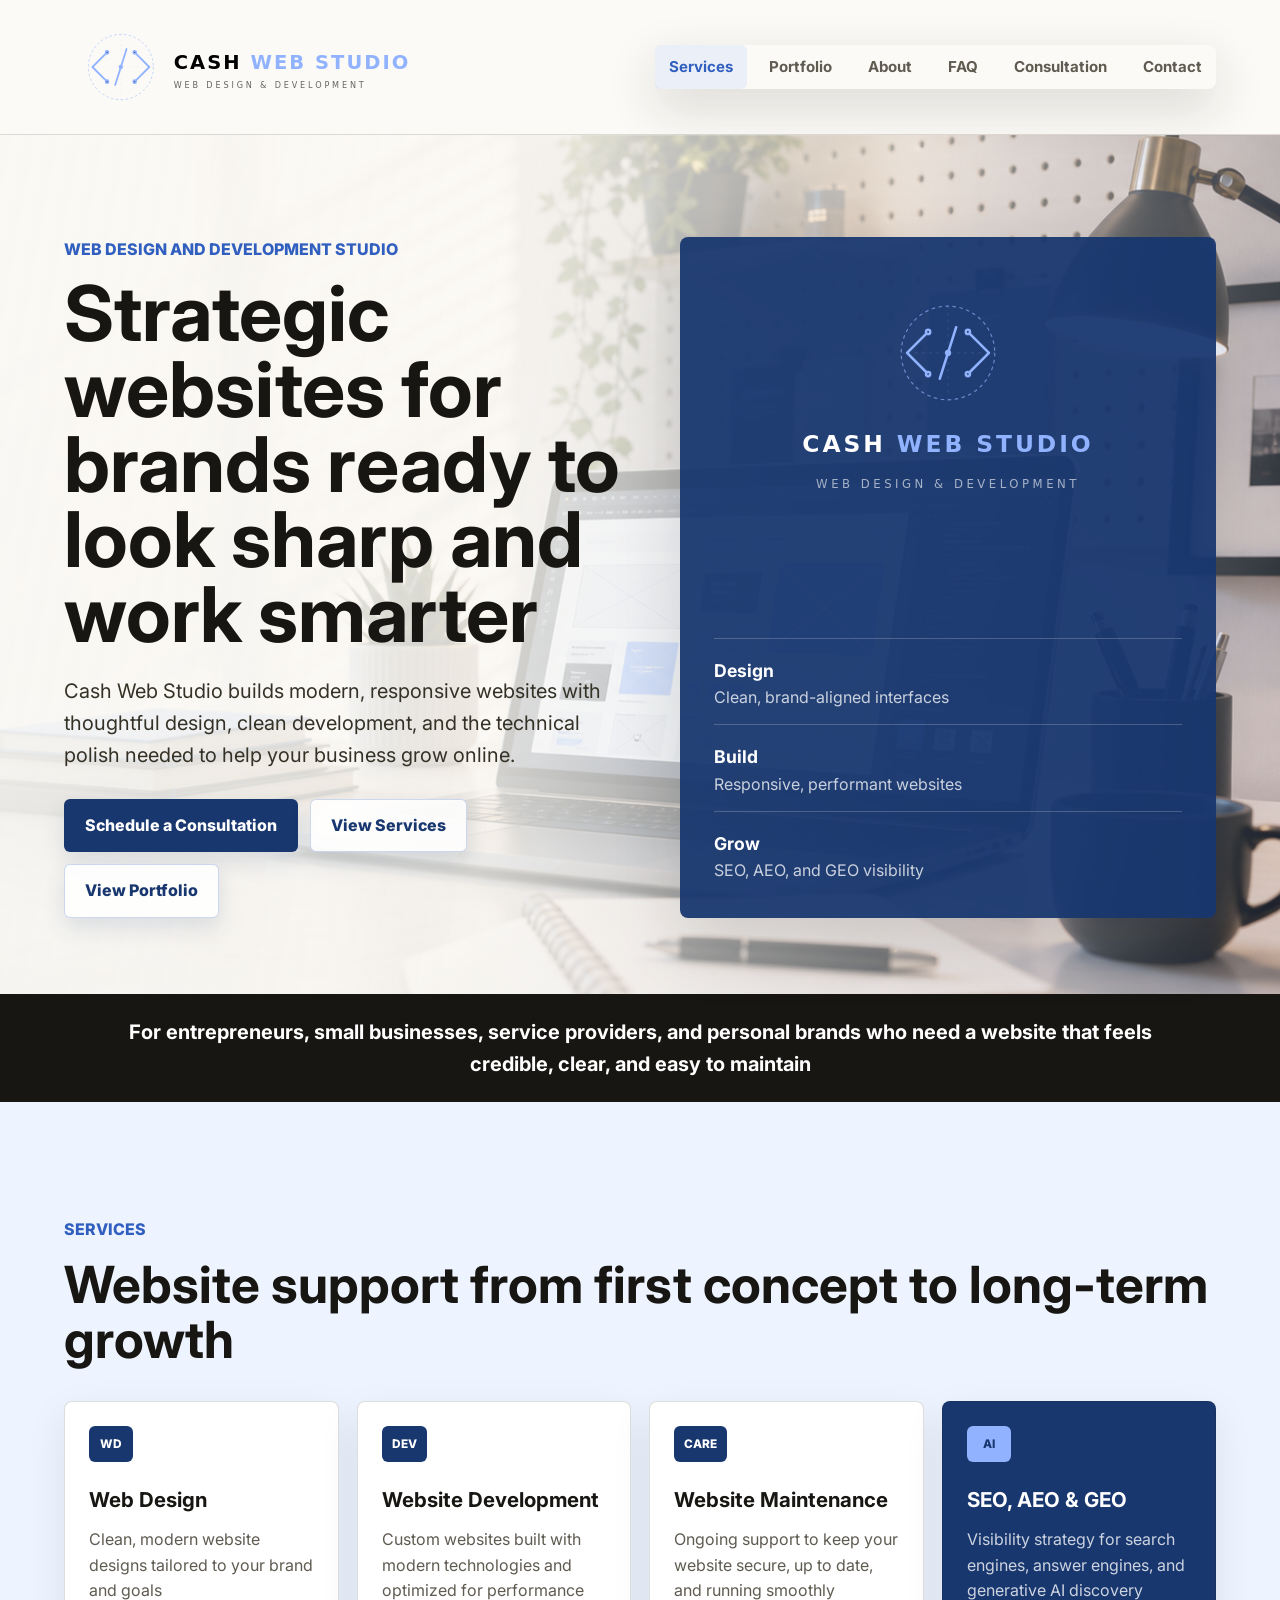
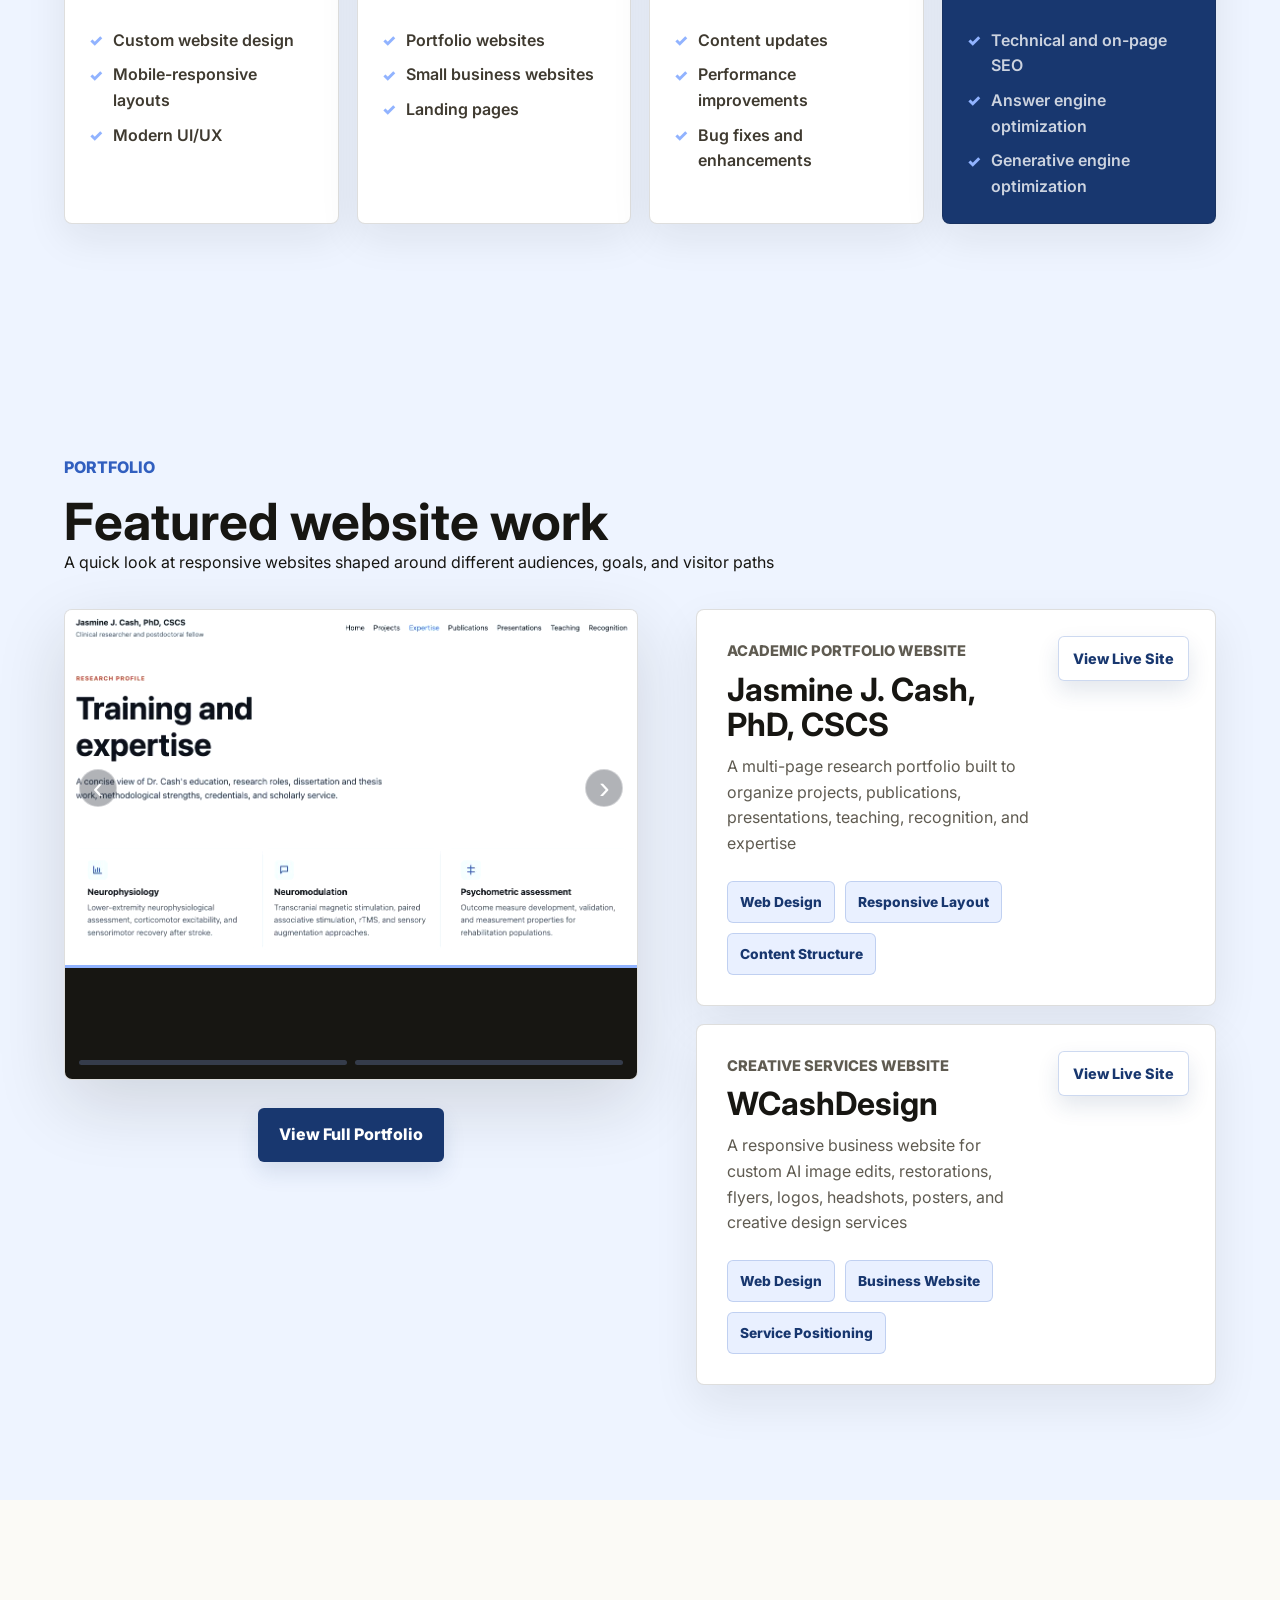
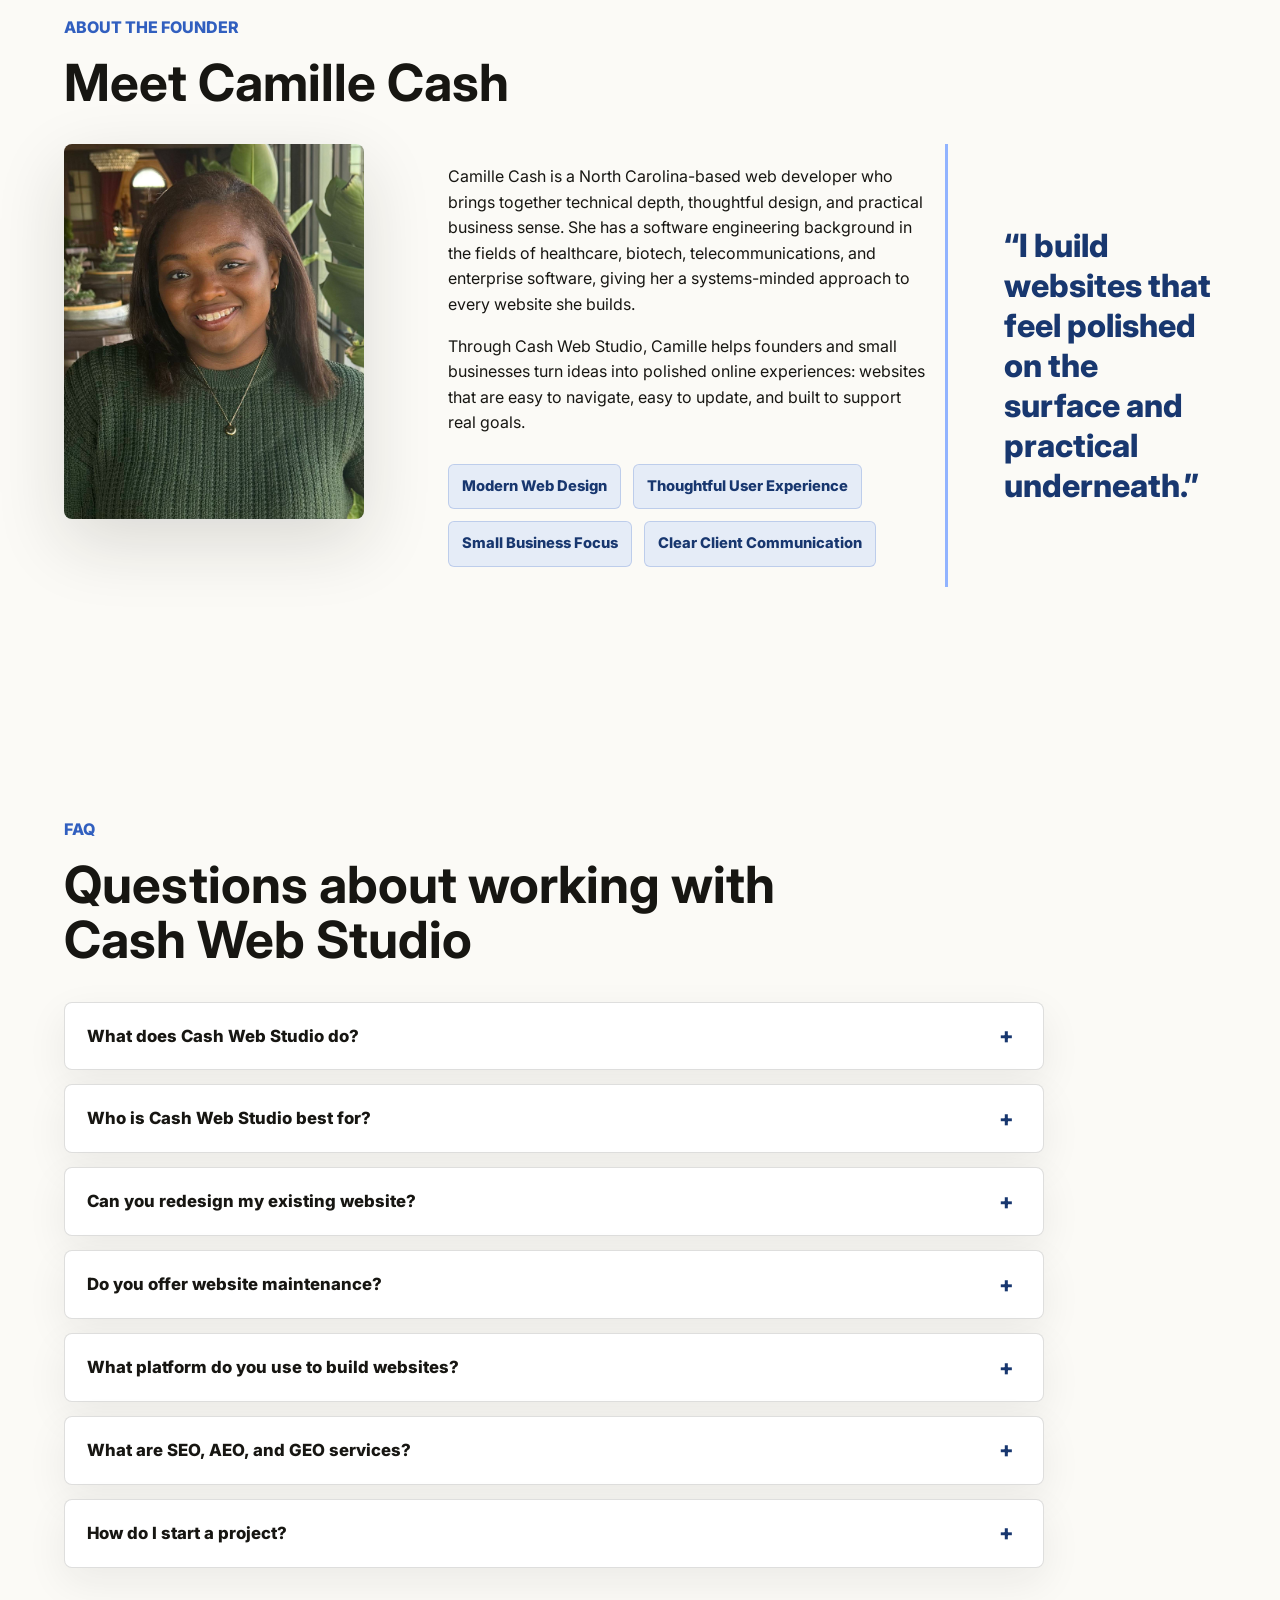
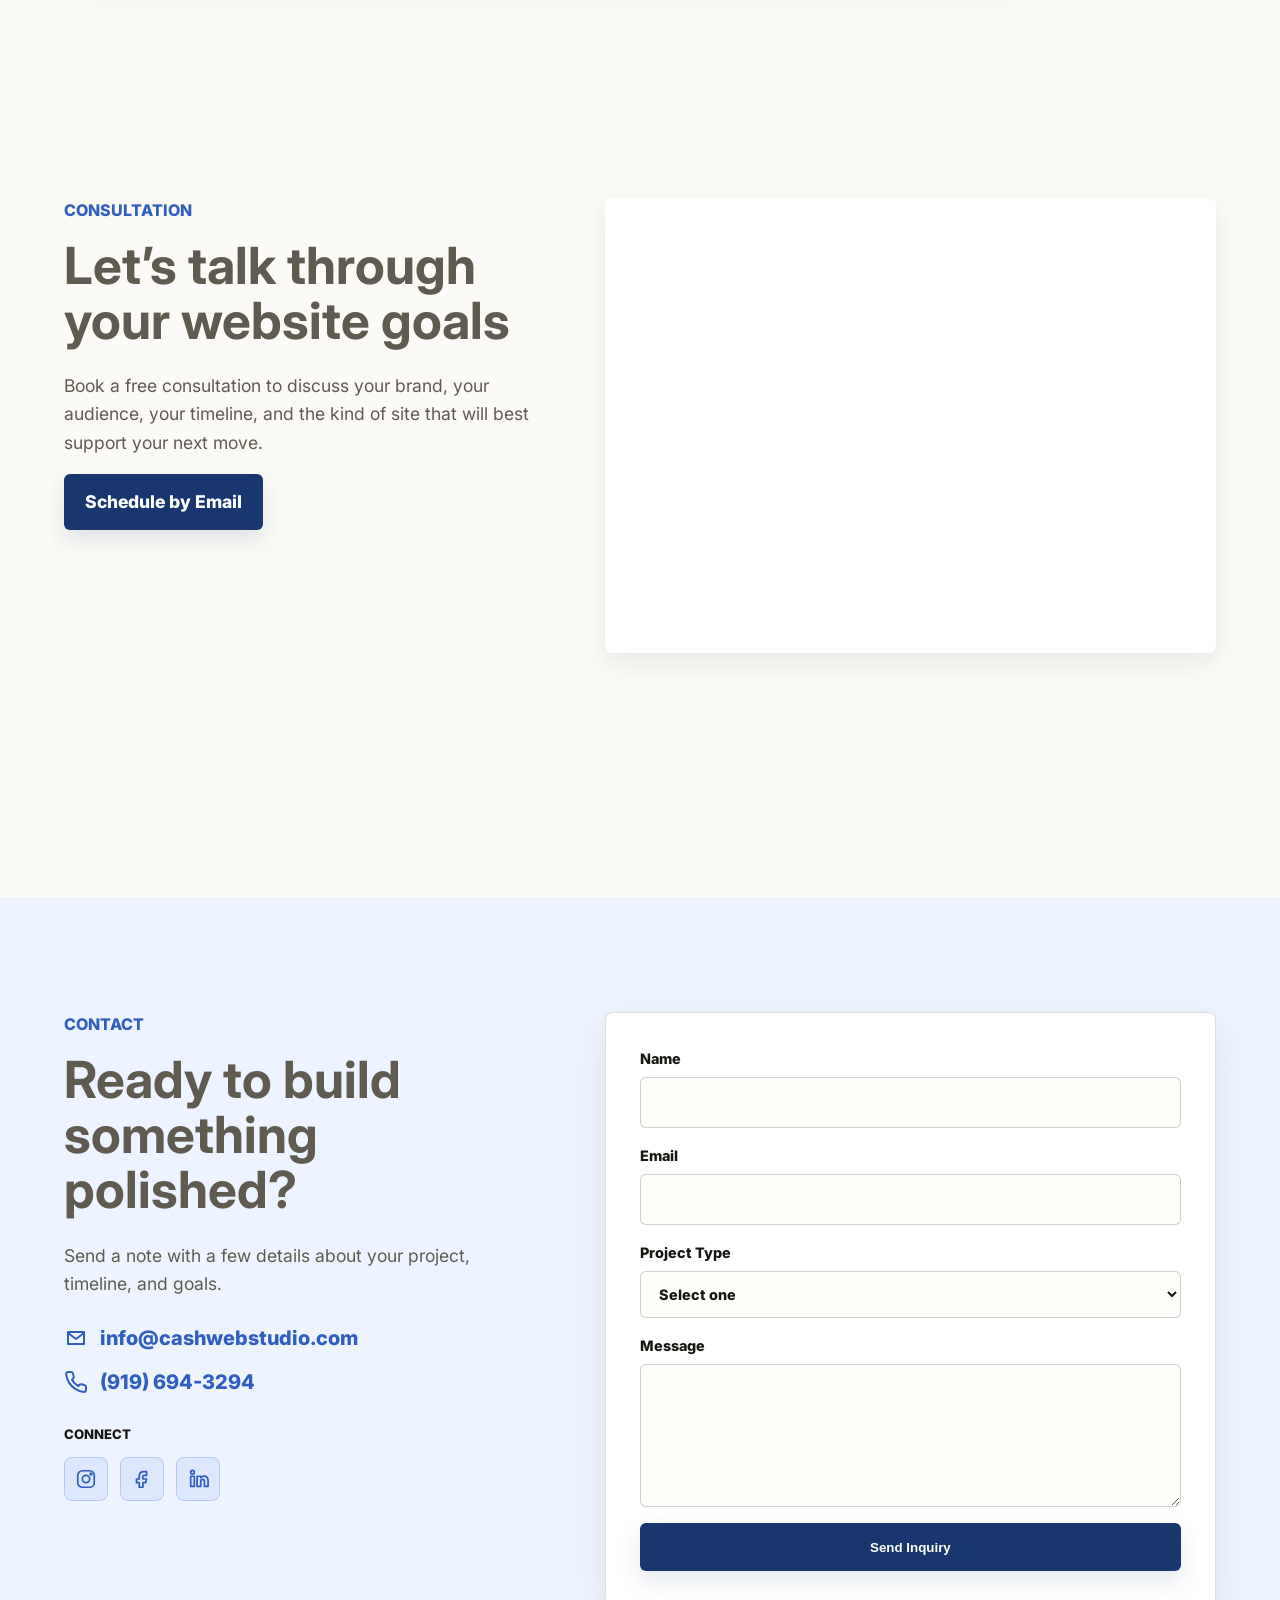
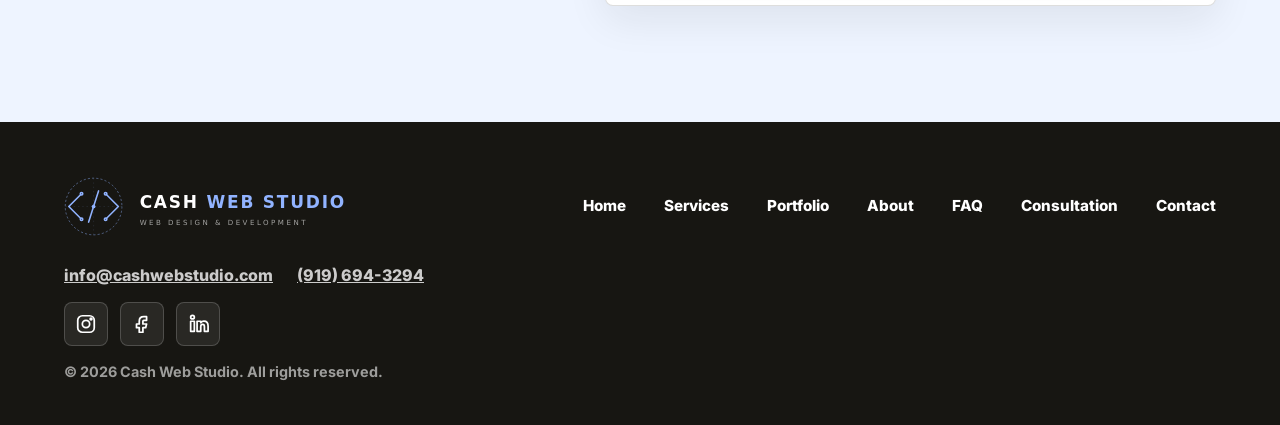
==== commit 53f1b77c: "SEO, added 404" ====
--- a/about/index.html
+++ b/about/index.html
@@ -3,8 +3,9 @@
 <head>
   <meta charset="UTF-8">
   <meta name="viewport" content="width=device-width, initial-scale=1.0">
-  <meta name="description" content="Cash Web Studio designs and develops custom websites for founders, small businesses, and growing brands.">
-  <title>Cash Web Studio</title>
+  <meta name="description" content="Learn about Cash Web Studio, a web design and development studio led by Camille Cash for small businesses and growing brands.">
+  <meta name="theme-color" content="#91b3ff">
+  <title>About Cash Web Studio | Web Design & Development</title>
   <link rel="icon" href="/assets/favicon.svg" type="image/svg+xml">
   <link rel="preconnect" href="https://fonts.googleapis.com">
   <link rel="preconnect" href="https://fonts.gstatic.com" crossorigin>
@@ -12,16 +13,71 @@
   <link rel="stylesheet" href="/style.css">
   <link rel="canonical" href="https://cashwebstudio.com/about/">
 
-  <meta property="og:title" content="Cash Web Studio | Web Design & Development">
-  <meta property="og:description" content="Strategic websites for brands ready to look sharp and work smarter.">
+  <meta property="og:title" content="About Cash Web Studio | Web Design & Development">
+  <meta property="og:description" content="Learn about Cash Web Studio, a web design and development studio led by Camille Cash.">
   <meta property="og:image" content="https://cashwebstudio.com/assets/cash-web-studio-social-preview.png">
   <meta property="og:url" content="https://cashwebstudio.com/about/">
   <meta property="og:type" content="website">
 
   <meta name="twitter:card" content="summary_large_image">
-  <meta name="twitter:title" content="Cash Web Studio | Web Design & Development">
-  <meta name="twitter:description" content="Strategic websites for brands ready to look sharp and work smarter.">
+  <meta name="twitter:title" content="About Cash Web Studio | Web Design & Development">
+  <meta name="twitter:description" content="Learn about Cash Web Studio, a web design and development studio led by Camille Cash.">
   <meta name="twitter:image" content="https://cashwebstudio.com/assets/cash-web-studio-social-preview.png">
+  <script type="application/ld+json">
+    {
+      "@context": "https://schema.org",
+      "@graph": [
+        {
+          "@type": "AboutPage",
+          "@id": "https://cashwebstudio.com/about/#page",
+          "url": "https://cashwebstudio.com/about/",
+          "name": "About Cash Web Studio",
+          "description": "Learn about Cash Web Studio, a web design and development studio led by Camille Cash.",
+          "isPartOf": {
+            "@id": "https://cashwebstudio.com/#website"
+          },
+          "about": {
+            "@id": "https://cashwebstudio.com/#business"
+          }
+        },
+        {
+          "@type": "ProfessionalService",
+          "@id": "https://cashwebstudio.com/#business",
+          "name": "Cash Web Studio",
+          "url": "https://cashwebstudio.com/",
+          "email": "info@cashwebstudio.com",
+          "telephone": "+1-919-694-3294",
+          "founder": {
+            "@type": "Person",
+            "name": "Camille Cash"
+          },
+          "sameAs": [
+            "https://www.instagram.com/cashwebstudio/",
+            "https://www.facebook.com/cashwebstudio",
+            "https://www.linkedin.com/company/cash-web-studio"
+          ]
+        },
+        {
+          "@type": "BreadcrumbList",
+          "@id": "https://cashwebstudio.com/about/#breadcrumb",
+          "itemListElement": [
+            {
+              "@type": "ListItem",
+              "position": 1,
+              "name": "Home",
+              "item": "https://cashwebstudio.com/"
+            },
+            {
+              "@type": "ListItem",
+              "position": 2,
+              "name": "About",
+              "item": "https://cashwebstudio.com/about/"
+            }
+          ]
+        }
+      ]
+    }
+  </script>
   <script type="application/ld+json">
     {
       "@context": "https://schema.org",
@@ -368,7 +424,7 @@
         <div class="consultation-copy">
           <div class="section-heading">
             <p class="eyebrow">Consultation</p>
-            <h2>Let’s talk through your website goals.</h2>
+            <h2>Let’s talk through your website goals</h2>
           </div>
           <p>
             Book a free consultation to discuss your brand, your audience, your timeline, and the kind of site that will best support your next move.
@@ -510,6 +566,7 @@
         </svg>
       </a>
     </div>
+    <p class="footer-copyright">&copy; <span data-current-year>2026</span> Cash Web Studio. All rights reserved.</p>
 </footer>
 
   <script src="/script.js"></script>
--- a/style.css
+++ b/style.css
@@ -1144,6 +1144,21 @@
   font-size: clamp(2rem, 4vw, 3.45rem);
   line-height: 1.08;
   letter-spacing: 0;
+}
+
+.not-found-hero {
+  grid-template-columns: minmax(0, 760px);
+  justify-content: center;
+  text-align: center;
+}
+
+.not-found-hero .hero-copy,
+.not-found-hero .hero-text {
+  margin-inline: auto;
+}
+
+.not-found-hero .hero-actions {
+  justify-content: center;
 }
 
 .about-layout,
@@ -2572,6 +2587,12 @@
   border-color: rgba(145, 179, 255, 0.45);
 }
 
+.footer-copyright {
+  color: rgba(255, 255, 255, 0.58);
+  font-size: 0.9rem;
+  font-weight: 700;
+}
+
 @media (max-width: 1080px) {
   .hero,
   .about-layout,
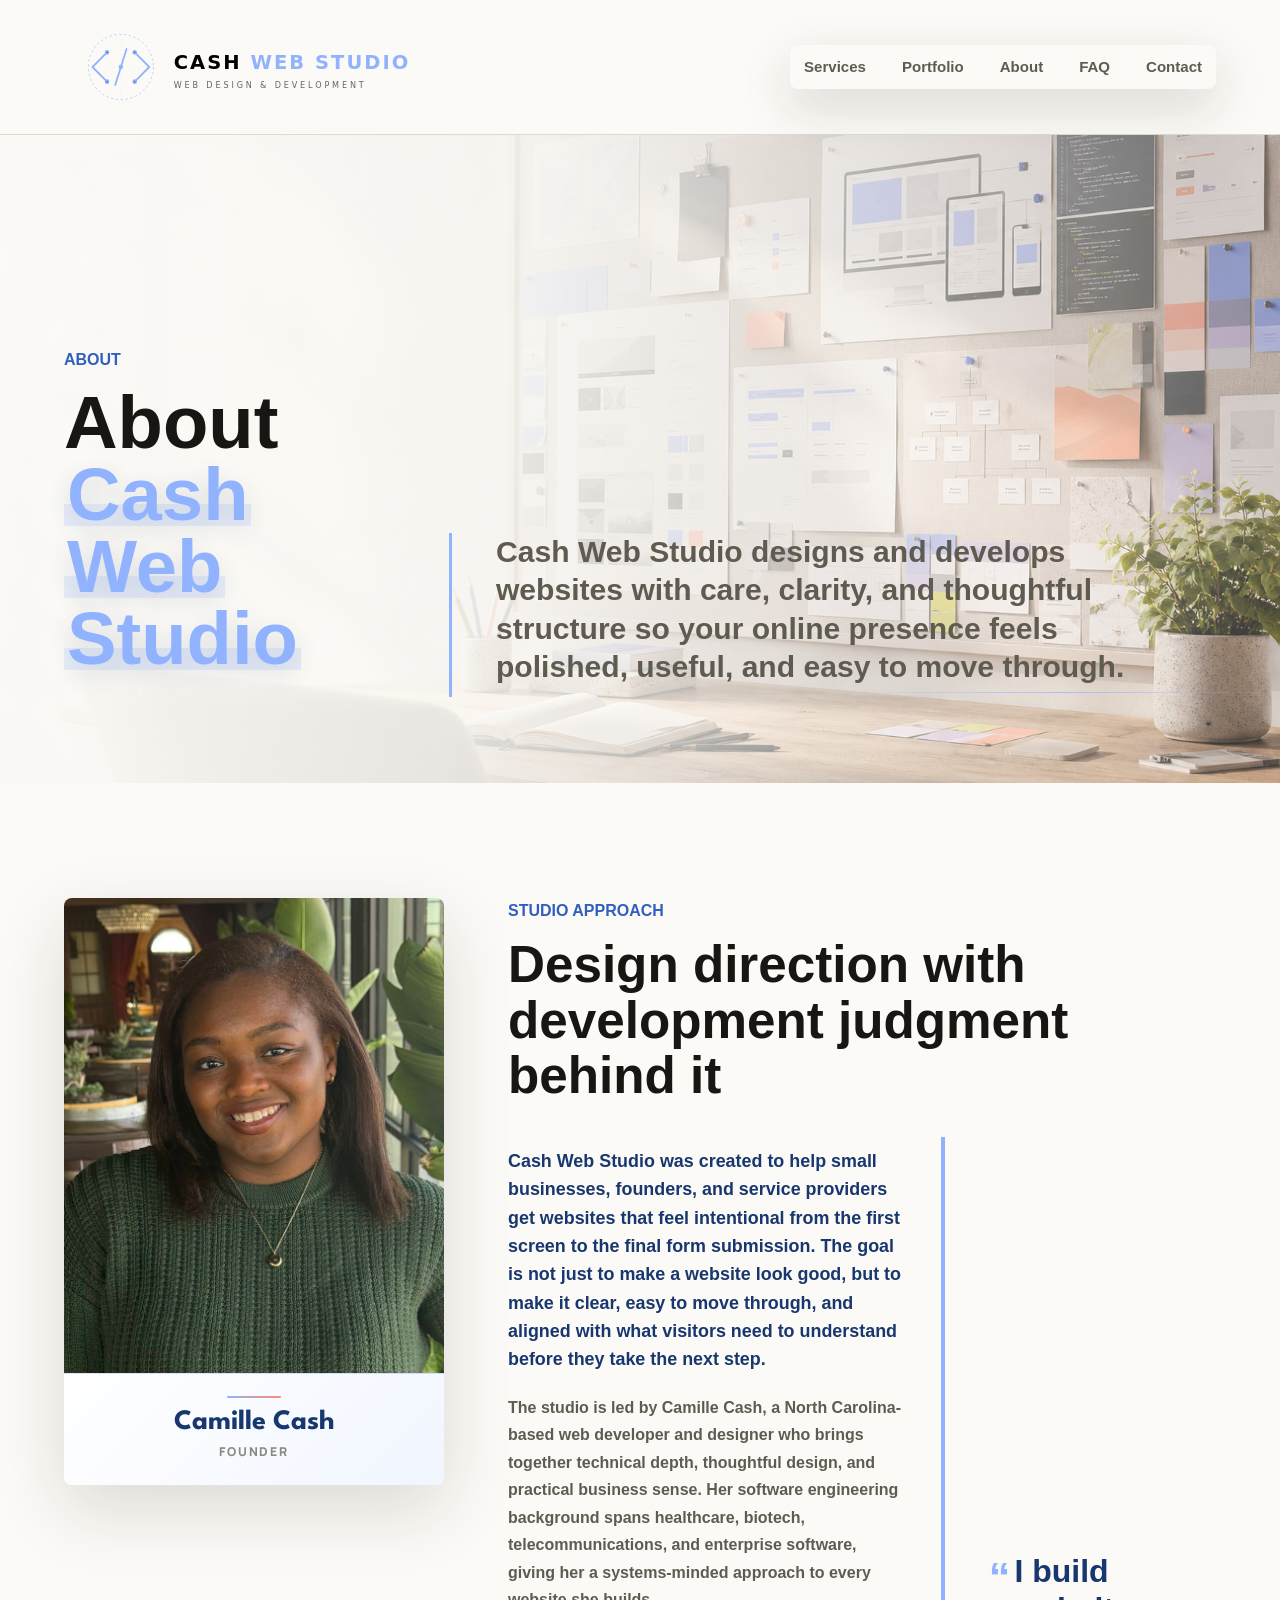
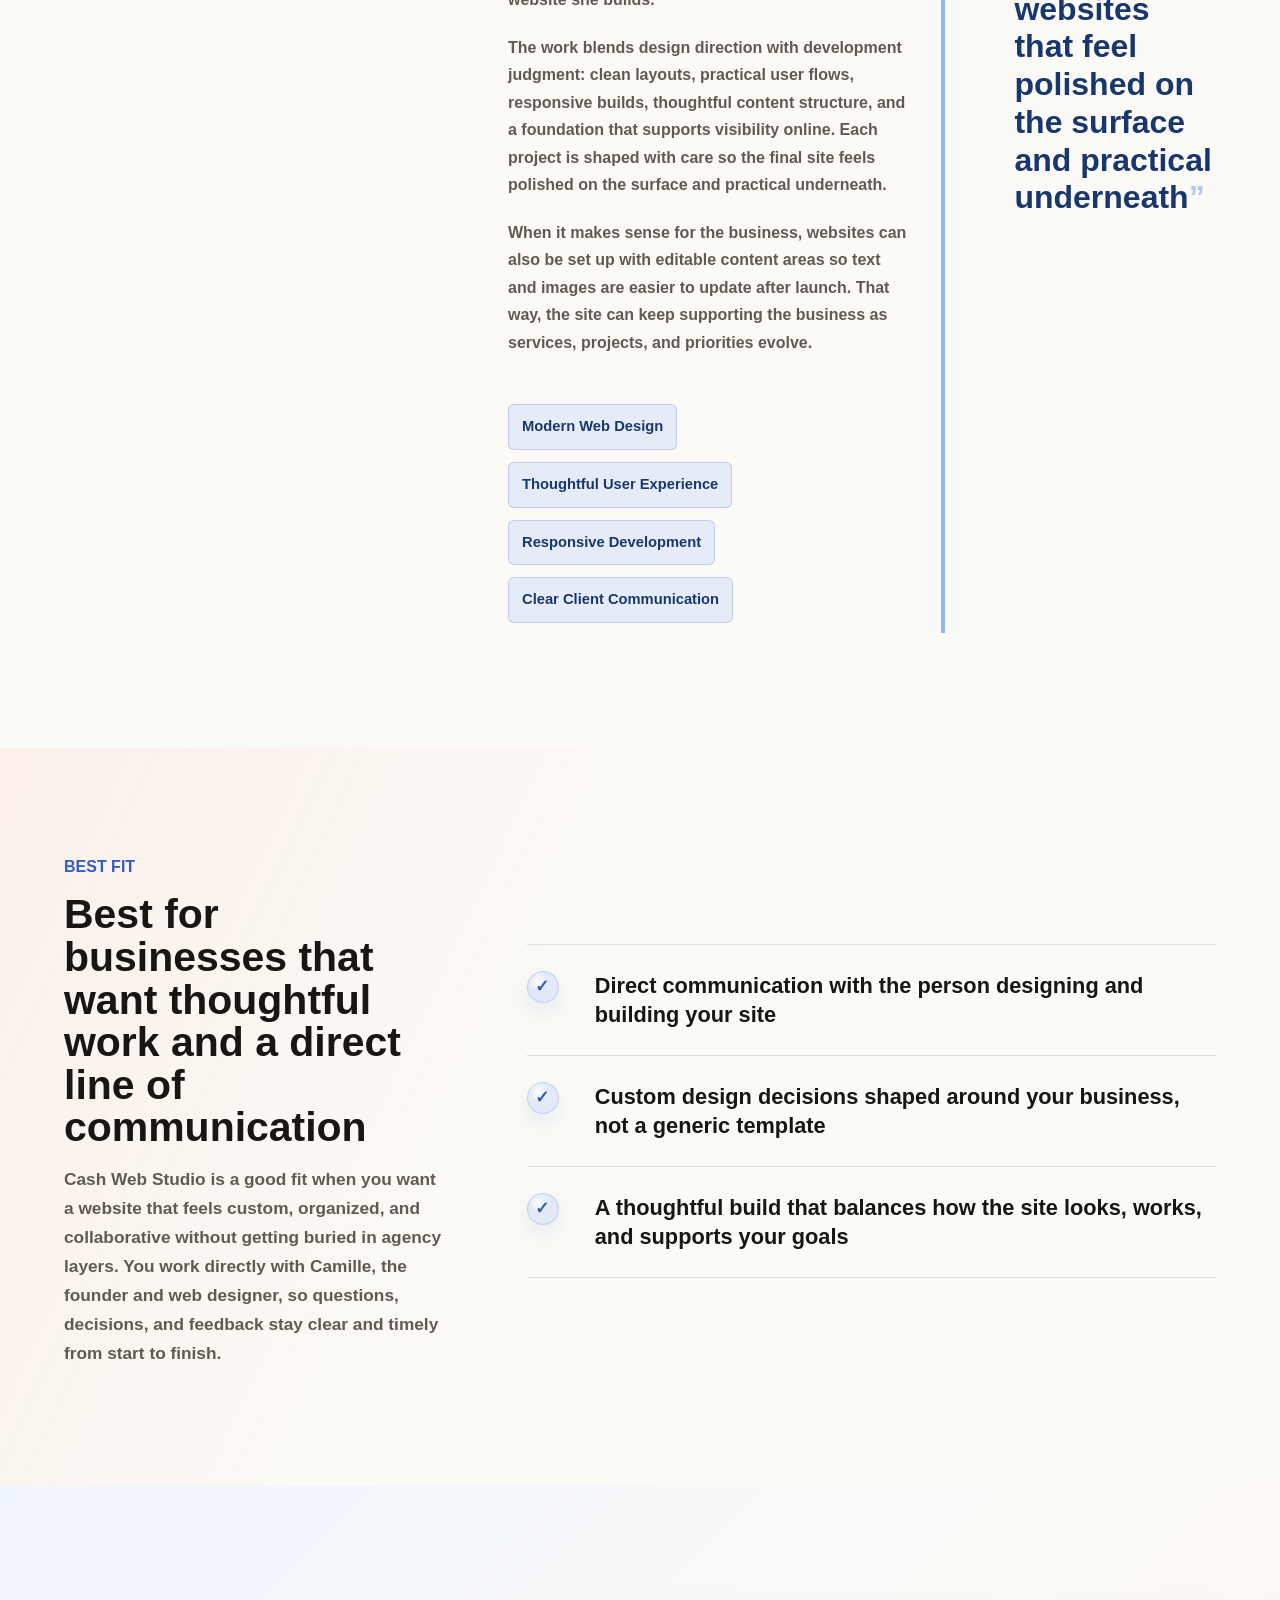
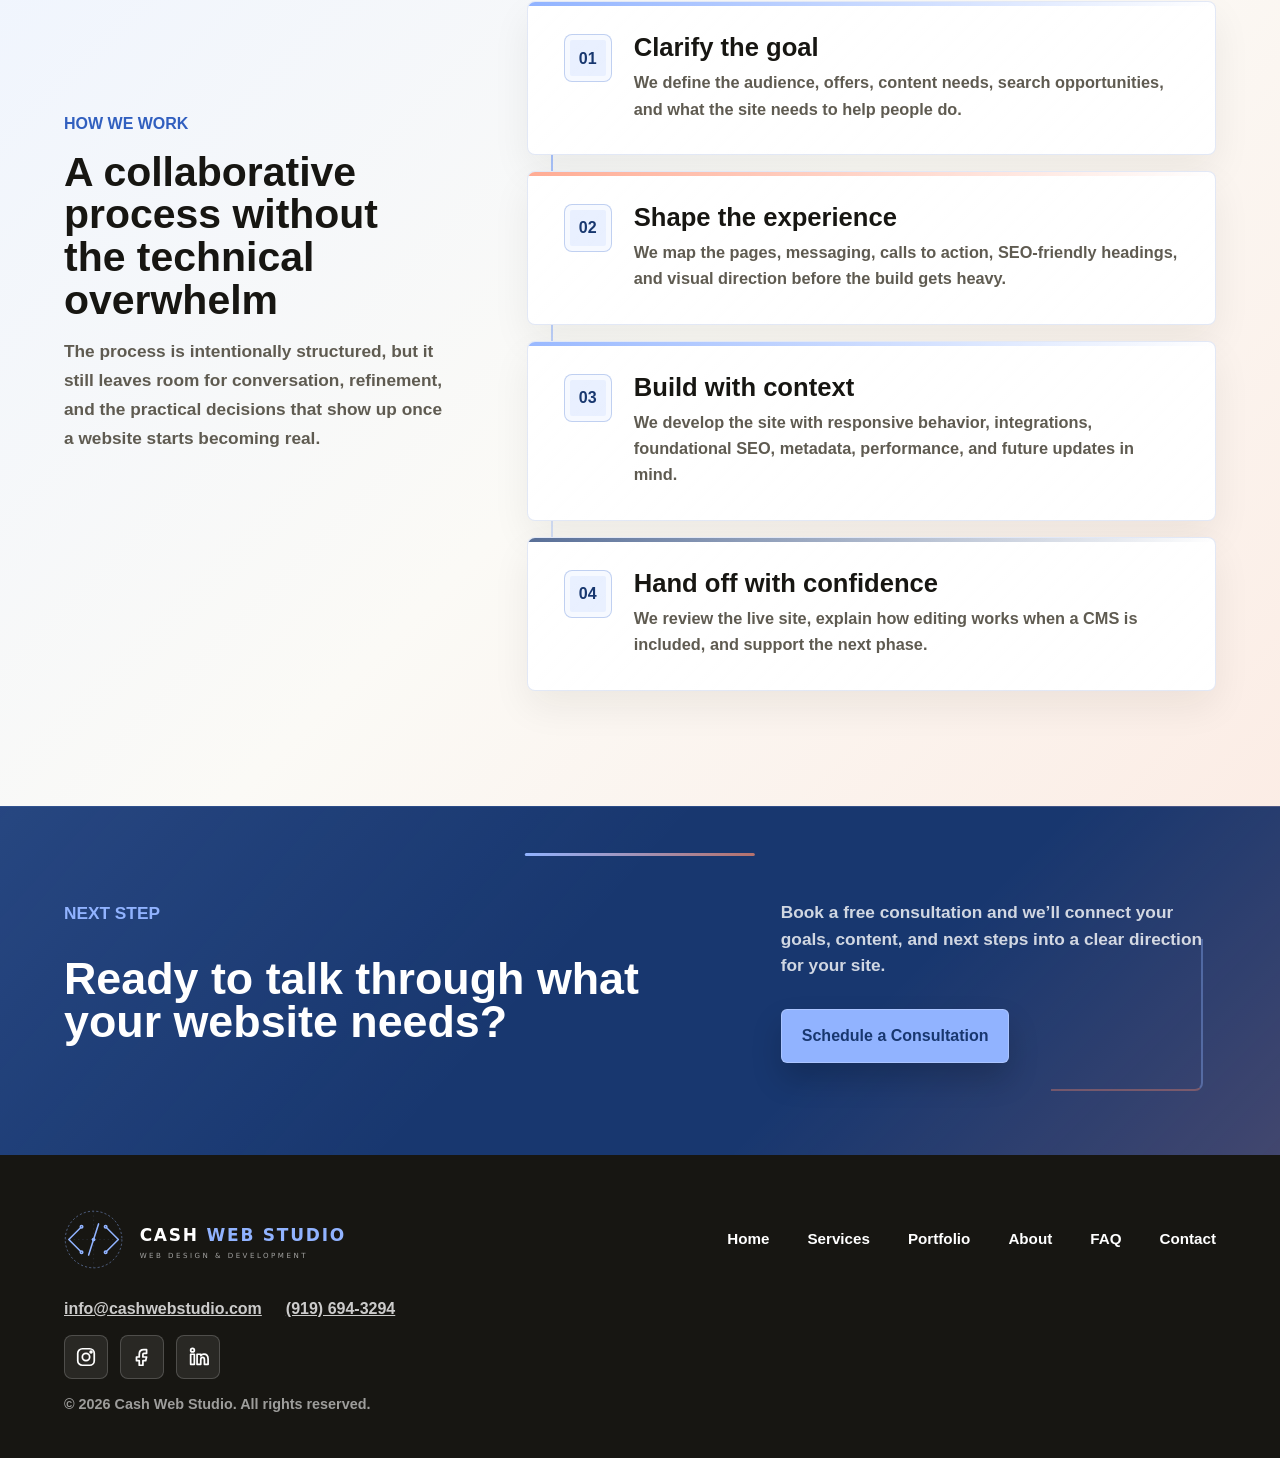
==== commit 9fd58430: "Website redesign and seo improvements" ====
--- a/about/index.html
+++ b/about/index.html
@@ -3,26 +3,26 @@
 <head>
   <meta charset="UTF-8">
   <meta name="viewport" content="width=device-width, initial-scale=1.0">
-  <meta name="description" content="Learn about Cash Web Studio, a web design and development studio led by Camille Cash for small businesses and growing brands.">
+  <title>About | Cash Web Studio</title>
+  <meta name="description" content="Learn about Cash Web Studio, a web design and development studio creating strategic custom websites for small businesses and service providers.">
   <meta name="theme-color" content="#91b3ff">
-  <title>About Cash Web Studio | Web Design & Development</title>
+  <link rel="canonical" href="https://cashwebstudio.com/about/">
+  <meta property="og:title" content="About | Cash Web Studio">
+  <meta property="og:description" content="Learn about Cash Web Studio, a Cary, NC web design and development studio led by Camille Cash.">
+  <meta property="og:image" content="https://cashwebstudio.com/assets/cash-web-studio-social-preview.png">
+  <meta property="og:url" content="https://cashwebstudio.com/about/">
+  <meta property="og:type" content="website">
+  <meta property="og:site_name" content="Cash Web Studio">
+  <meta property="og:locale" content="en_US">
+  <meta name="twitter:card" content="summary_large_image">
+  <meta name="twitter:title" content="About | Cash Web Studio">
+  <meta name="twitter:description" content="Learn about Cash Web Studio, a Cary, NC web design and development studio led by Camille Cash.">
+  <meta name="twitter:image" content="https://cashwebstudio.com/assets/cash-web-studio-social-preview.png">
   <link rel="icon" href="/assets/favicon.svg" type="image/svg+xml">
   <link rel="preconnect" href="https://fonts.googleapis.com">
   <link rel="preconnect" href="https://fonts.gstatic.com" crossorigin>
-  <link href="https://fonts.googleapis.com/css2?family=Inter:wght@400;500;600;700;800&display=swap" rel="stylesheet">
+  <link href="https://fonts.googleapis.com/css2?family=League+Spartan:wght@600;700;800;900&family=Manrope:wght@400;600;700;800&display=swap" rel="stylesheet">
   <link rel="stylesheet" href="/style.css">
-  <link rel="canonical" href="https://cashwebstudio.com/about/">
-
-  <meta property="og:title" content="About Cash Web Studio | Web Design & Development">
-  <meta property="og:description" content="Learn about Cash Web Studio, a web design and development studio led by Camille Cash.">
-  <meta property="og:image" content="https://cashwebstudio.com/assets/cash-web-studio-social-preview.png">
-  <meta property="og:url" content="https://cashwebstudio.com/about/">
-  <meta property="og:type" content="website">
-
-  <meta name="twitter:card" content="summary_large_image">
-  <meta name="twitter:title" content="About Cash Web Studio | Web Design & Development">
-  <meta name="twitter:description" content="Learn about Cash Web Studio, a web design and development studio led by Camille Cash.">
-  <meta name="twitter:image" content="https://cashwebstudio.com/assets/cash-web-studio-social-preview.png">
   <script type="application/ld+json">
     {
       "@context": "https://schema.org",
@@ -31,8 +31,8 @@
           "@type": "AboutPage",
           "@id": "https://cashwebstudio.com/about/#page",
           "url": "https://cashwebstudio.com/about/",
-          "name": "About Cash Web Studio",
-          "description": "Learn about Cash Web Studio, a web design and development studio led by Camille Cash.",
+          "name": "About | Cash Web Studio",
+          "description": "Learn about Cash Web Studio, a Cary, NC web design and development studio led by Camille Cash.",
           "isPartOf": {
             "@id": "https://cashwebstudio.com/#website"
           },
@@ -41,21 +41,13 @@
           }
         },
         {
-          "@type": "ProfessionalService",
-          "@id": "https://cashwebstudio.com/#business",
-          "name": "Cash Web Studio",
-          "url": "https://cashwebstudio.com/",
-          "email": "info@cashwebstudio.com",
-          "telephone": "+1-919-694-3294",
-          "founder": {
-            "@type": "Person",
-            "name": "Camille Cash"
-          },
-          "sameAs": [
-            "https://www.instagram.com/cashwebstudio/",
-            "https://www.facebook.com/cashwebstudio",
-            "https://www.linkedin.com/company/cash-web-studio"
-          ]
+          "@type": "Person",
+          "@id": "https://cashwebstudio.com/about/#camille-cash",
+          "name": "Camille Cash",
+          "jobTitle": "Founder and Web Designer",
+          "worksFor": {
+            "@id": "https://cashwebstudio.com/#business"
+          }
         },
         {
           "@type": "BreadcrumbList",
@@ -78,70 +70,6 @@
       ]
     }
   </script>
-  <script type="application/ld+json">
-    {
-      "@context": "https://schema.org",
-      "@type": "FAQPage",
-      "mainEntity": [
-        {
-          "@type": "Question",
-          "name": "What does Cash Web Studio do?",
-          "acceptedAnswer": {
-            "@type": "Answer",
-            "text": "We design, develop, and maintain modern websites for small businesses, founders, service providers, and personal brands. Our services include custom web design, website development, website maintenance, SEO, AEO, and GEO strategy."
-          }
-        },
-        {
-          "@type": "Question",
-          "name": "Who is Cash Web Studio best for?",
-          "acceptedAnswer": {
-            "@type": "Answer",
-            "text": "We are a good fit for entrepreneurs, small businesses, consultants, creatives, and service-based brands that need a polished, responsive website built with clear strategy and practical long-term support."
-          }
-        },
-        {
-          "@type": "Question",
-          "name": "Can you redesign my existing website?",
-          "acceptedAnswer": {
-            "@type": "Answer",
-            "text": "Yes. We can redesign an existing website to improve visual design, mobile responsiveness, usability, messaging, performance, and search visibility."
-          }
-        },
-        {
-          "@type": "Question",
-          "name": "Do you offer website maintenance?",
-          "acceptedAnswer": {
-            "@type": "Answer",
-            "text": "Yes. Our website maintenance can include content updates, bug fixes, performance improvements, layout adjustments, technical support, and ongoing improvements after launch."
-          }
-        },
-        {
-          "@type": "Question",
-          "name": "What platform do you use to build websites?",
-          "acceptedAnswer": {
-            "@type": "Answer",
-            "text": "We build custom-coded websites using modern web technologies, which allows for more flexibility, performance, and design control than many drag-and-drop builders. When clients need to make frequent updates, we can also recommend or integrate a content management system."
-          }
-        },
-        {
-          "@type": "Question",
-          "name": "What are SEO, AEO, and GEO services?",
-          "acceptedAnswer": {
-            "@type": "Answer",
-            "text": "SEO helps your website show up in search engines. AEO, or answer engine optimization, helps your content answer direct questions clearly. GEO, or generative engine optimization, helps structure your content so AI-powered search and discovery tools can better understand your business."
-          }
-        },
-        {
-          "@type": "Question",
-          "name": "How do I start a project?",
-          "acceptedAnswer": {
-            "@type": "Answer",
-            "text": "You can start by scheduling a consultation or sending a message through the contact form. You can also email us at info@cashwebstudio.com or call (919) 694-3294."
-          }
-        }
-      ]
-    }
-  </script>
 </head>
 <body>
   <header class="site-header">
@@ -158,372 +86,142 @@
       <a href="/portfolio/">Portfolio</a>
       <a href="/about/">About</a>
       <a href="/faq/">FAQ</a>
-      <a href="/consultation/">Consultation</a>
       <a href="/contact/">Contact</a>
     </nav>
   </header>
 
-  <main id="home">
-    <section class="hero">
-      <div class="hero-copy">
-        <p class="eyebrow">Web design and development studio</p>
-        <h1>Strategic websites for brands ready to look sharp and work smarter</h1>
-        <p class="hero-text">
-          Cash Web Studio builds modern, responsive websites with thoughtful design,
-          clean development, and the technical polish needed to help your business grow online.
-        </p>
-        <div class="hero-actions">
-          <a class="button button-dark" href="/consultation/">Schedule a Consultation</a>
-          <a class="button button-light" href="/services/">View Services</a>
-          <a class="button button-light" href="/portfolio/">View Portfolio</a>
-        </div>
-      </div>
-      <div class="hero-panel" aria-label="Cash Web Studio service highlights">
-        <img src="/assets/logo-stacked-white.svg" alt="Cash Web Studio" class="hero-logo">
-        <div class="metric-grid">
-          <div>
-            <strong>Design</strong>
-            <span>Clean, brand-aligned interfaces</span>
-          </div>
-          <div>
-            <strong>Build</strong>
-            <span>Responsive, performant websites</span>
-          </div>
-          <div>
-            <strong>Grow</strong>
-            <span>SEO, AEO, and GEO visibility</span>
-          </div>
-        </div>
-      </div>
-    </section>
-
-    <section class="intro-band" aria-label="Studio promise">
-      <p>For entrepreneurs, small businesses, service providers, and personal brands who need a website that feels credible, clear, and easy to maintain</p>
-    </section>
-
-    <section class="section services-section" id="services">
-      <div class="section-heading">
-        <p class="eyebrow">Services</p>
-        <h2>Website support from first concept to long-term growth</h2>
-      </div>
-      <div class="services-grid">
-        <article class="service-card">
-          <div class="service-icon" aria-hidden="true">WD</div>
-          <h3>Web Design</h3>
-          <p>Clean, modern website designs tailored to your brand and goals</p>
-          <ul>
-            <li>Custom website design</li>
-            <li>Mobile-responsive layouts</li>
-            <li>Modern UI/UX</li>
-          </ul>
-        </article>
-        <article class="service-card">
-          <div class="service-icon" aria-hidden="true">DEV</div>
-          <h3>Website Development</h3>
-          <p>Custom websites built with modern technologies and optimized for performance</p>
-          <ul>
-            <li>Portfolio websites</li>
-            <li>Small business websites</li>
-            <li>Landing pages</li>
-          </ul>
-        </article>
-        <article class="service-card">
-          <div class="service-icon" aria-hidden="true">CARE</div>
-          <h3>Website Maintenance</h3>
-          <p>Ongoing support to keep your website secure, up to date, and running smoothly</p>
-          <ul>
-            <li>Content updates</li>
-            <li>Performance improvements</li>
-            <li>Bug fixes and enhancements</li>
-          </ul>
-        </article>
-        <article class="service-card featured-card">
-          <div class="service-icon" aria-hidden="true">AI</div>
-          <h3>SEO, AEO & GEO</h3>
-          <p>Visibility strategy for search engines, answer engines, and generative AI discovery</p>
-          <ul>
-            <li>Technical and on-page SEO</li>
-            <li>Answer engine optimization</li>
-            <li>Generative engine optimization</li>
-          </ul>
-        </article>
-      </div>
-    </section>
-
-    <section class="section portfolio-preview-section" id="portfolio">
-      <div class="section-heading">
-        <p class="eyebrow">Portfolio</p>
-        <h2>Featured website work</h2>
-        <p>
-          A quick look at responsive websites shaped around different audiences,
-          goals, and visitor paths
-        </p>
-      </div>
-      <div class="portfolio-preview-layout">
-        <div class="portfolio-showcase-column">
-          <article class="website-reel-card" aria-label="Featured website showcase">
-            <div class="website-reel-frame">
-              <div class="website-reel-track">
-                <figure class="website-reel-slide">
-                  <img src="/assets/portfolio-jasmine-expertise-desktop.png" alt="Jasmine Cash academic portfolio website desktop view">
-                </figure>
-                <figure class="website-reel-slide">
-                  <img src="/assets/portfolio-wcashdesign-desktop.jpg" alt="WCashDesign creative services website desktop view">
-                </figure>
-              </div>
-              <button class="website-reel-control website-reel-prev" type="button" aria-label="Show previous website project" data-reel-prev>
-                <span aria-hidden="true">&lsaquo;</span>
-              </button>
-              <button class="website-reel-control website-reel-next" type="button" aria-label="Show next website project" data-reel-next>
-                <span aria-hidden="true">&rsaquo;</span>
-              </button>
-            </div>
-            <div class="website-reel-caption" aria-live="polite">
-              <div class="website-reel-caption-item">
-                <span>Academic portfolio website</span>
-                <strong>Jasmine J. Cash, PhD, CSCS</strong>
-              </div>
-              <div class="website-reel-caption-item">
-                <span>Creative services website</span>
-                <strong>WCashDesign</strong>
-              </div>
-            </div>
-            <div class="website-reel-meta">
-              <span></span>
-              <span></span>
-            </div>
-          </article>
-          <div class="portfolio-preview-actions">
-            <a class="button button-dark" href="/portfolio/">View Full Portfolio</a>
-          </div>
-        </div>
-
-        <div class="featured-project-list">
-          <article class="featured-project-card">
-            <p class="project-label">Academic portfolio website</p>
-            <h3>Jasmine J. Cash, PhD, CSCS</h3>
-            <p>
-              A multi-page research portfolio built to organize projects, publications,
-              presentations, teaching, recognition, and expertise
-            </p>
-            <div class="project-tags" aria-label="Jasmine Cash project services">
-              <span>Web Design</span>
-              <span>Responsive Layout</span>
-              <span>Content Structure</span>
-            </div>
-            <div class="project-actions">
-              <a class="button button-light" href="https://jasminecash.com/" target="_blank" rel="noopener">View Live Site</a>
-            </div>
-          </article>
-
-          <article class="featured-project-card">
-            <p class="project-label">Creative services website</p>
-            <h3>WCashDesign</h3>
-            <p>
-              A responsive business website for custom AI image edits, restorations,
-              flyers, logos, headshots, posters, and creative design services
-            </p>
-            <div class="project-tags" aria-label="WCashDesign project services">
-              <span>Web Design</span>
-              <span>Business Website</span>
-              <span>Service Positioning</span>
-            </div>
-            <div class="project-actions">
-              <a class="button button-light" href="https://wcashdesign.com/" target="_blank" rel="noopener">View Live Site</a>
-            </div>
-          </article>
-        </div>
-      </div>
-    </section>
-
-    <section class="section about-section" id="about">
-      <div class="section-heading">
-        <p class="eyebrow">About the founder</p>
-        <h2>Meet Camille Cash</h2>
-      </div>
+  <main>
+    <section class="subpage-hero about-hero">
+      <div class="subpage-hero-grid">
+        <div class="subpage-hero-copy">
+          <p class="eyebrow">About</p>
+          <h1>About <span>Cash Web Studio</span></h1>
+        </div>
+        <div class="subpage-hero-subcopy">
+          <p>
+            Cash Web Studio designs and develops websites with care, clarity, and thoughtful structure so your online presence feels polished, useful, and easy to move through.
+          </p>
+        </div>
+      </div>
+    </section>
+
+    <section class="section about-section">
       <div class="about-layout">
         <div class="portrait-wrap">
-          <img src="/assets/camille-cash.jpg" alt="Camille Cash, founder of Cash Web Studio">
+          <img src="/assets/camille-cash.jpg" alt="Camille Cash smiling in a green sweater">
+          <div class="founder-caption" aria-label="Founder">
+            <strong>Camille Cash</strong>
+            <span>Founder</span>
+          </div>
         </div>
         <div class="about-copy">
+          <div class="section-heading">
+            <p class="eyebrow">Studio Approach</p>
+            <h2>Design direction with development judgment behind it</h2>
+          </div>
           <div class="about-copy-grid">
             <div class="about-text-stack">
               <p>
-                Camille Cash is a North Carolina-based web developer who brings together technical depth,
-                thoughtful design, and practical business sense. She has a software engineering background in 
-                the fields of healthcare, biotech, telecommunications, and enterprise software, giving her a 
-                systems-minded approach to every website she builds.
-              </p>
-              <p>
-                Through Cash Web Studio, Camille helps founders and small businesses turn ideas into polished online experiences:
-                websites that are easy to navigate, easy to update, and built to support real goals.
-              </p>
-
+                Cash Web Studio was created to help small businesses, founders, and service providers get websites that feel intentional from the first screen to the final form submission. The goal is not just to make a website look good, but to make it clear, easy to move through, and aligned with what visitors need to understand before they take the next step.
+              </p>
+              <p>
+                The studio is led by Camille Cash, a North Carolina-based web developer and designer who brings together technical depth, thoughtful design, and practical business sense. Her software engineering background spans healthcare, biotech, telecommunications, and enterprise software, giving her a systems-minded approach to every website she builds.
+              </p>
+              <p>
+                The work blends design direction with development judgment: clean layouts, practical user flows, responsive builds, thoughtful content structure, and a foundation that supports visibility online. Each project is shaped with care so the final site feels polished on the surface and practical underneath.
+              </p>
+              <p>
+                When it makes sense for the business, websites can also be set up with editable content areas so text and images are easier to update after launch. That way, the site can keep supporting the business as services, projects, and priorities evolve.
+              </p>
               <div class="about-points" aria-label="Founder strengths">
                 <span>Modern Web Design</span>
                 <span>Thoughtful User Experience</span>
-                <span>Small Business Focus</span>
+                <span>Responsive Development</span>
                 <span>Clear Client Communication</span>
               </div>
             </div>
-
-            <blockquote class="about-quote">
-              “I build websites that feel polished on the surface and practical underneath.”
-            </blockquote>
+            <blockquote class="about-quote">I build websites that feel polished on the surface and practical underneath</blockquote>
           </div>
         </div>
       </div>
     </section>
 
-    <section class="section faq-section" id="faq">
-      <div class="section-heading">
-        <p class="eyebrow">FAQ</p>
-        <h2>Questions about working with Cash Web Studio</h2>
-      </div>
-
-      <div class="faq-list">
-        <details class="faq-item">
-          <summary>What does Cash Web Studio do?</summary>
-          <p>We design, develop, and maintain modern websites for small businesses, founders, service providers, and personal brands. Our services include custom web design, website development, website maintenance, SEO, AEO, and GEO strategy.</p>
-        </details>
-
-        <details class="faq-item">
-          <summary>Who is Cash Web Studio best for?</summary>
-          <p>We are a good fit for entrepreneurs, small businesses, consultants, creatives, and service-based brands that need a polished, responsive website built with clear strategy and practical long-term support.</p>
-        </details>
-
-        <details class="faq-item">
-          <summary>Can you redesign my existing website?</summary>
-          <p>Yes. We can redesign an existing website to improve visual design, mobile responsiveness, usability, messaging, performance, and search visibility.</p>
-        </details>
-
-        <details class="faq-item">
-          <summary>Do you offer website maintenance?</summary>
-          <p>Yes. Our website maintenance can include content updates, bug fixes, performance improvements, layout adjustments, technical support, and ongoing improvements after launch.</p>
-        </details>
-
-        <details class="faq-item">
-          <summary>What platform do you use to build websites?</summary>
-          <p>We build custom-coded websites using modern web technologies, which allows for more flexibility, performance, and design control than many drag-and-drop builders. When clients need to make frequent updates, we can also recommend or integrate a content management system.</p>
-        </details>
-
-        <details class="faq-item">
-          <summary>What are SEO, AEO, and GEO services?</summary>
-          <p>SEO helps your website show up in search engines. AEO, or answer engine optimization, helps your content answer direct questions clearly. GEO, or generative engine optimization, helps structure your content so AI-powered search and discovery tools can better understand your business.</p>
-        </details>
-
-        <details class="faq-item">
-          <summary>How do I start a project?</summary>
-          <p>You can start by scheduling a consultation or sending a message through the contact form. You can also email us at info@cashwebstudio.com or call (919) 694-3294.</p>
-        </details>
-      </div>
-    </section>
-
-    <section class="section consultation-section" id="consultation">
-      <div class="consultation-layout">
-        <div class="consultation-copy">
-          <div class="section-heading">
-            <p class="eyebrow">Consultation</p>
-            <h2>Let’s talk through your website goals</h2>
-          </div>
+    <section class="section best-fit-section">
+      <div class="best-fit-layout">
+        <div class="best-fit-copy">
+          <p class="eyebrow">Best Fit</p>
+          <h2>Best for businesses that want thoughtful work and a direct line of communication</h2>
           <p>
-            Book a free consultation to discuss your brand, your audience, your timeline, and the kind of site that will best support your next move.
+            Cash Web Studio is a good fit when you want a website that feels custom, organized, and collaborative without getting buried in agency layers. You work directly with Camille, the founder and web designer, so questions, decisions, and feedback stay clear and timely from start to finish.
           </p>
-          <a class="button button-dark" href="mailto:info@cashwebstudio.com?subject=Cash%20Web%20Studio%20Consultation">Schedule by Email</a>
-        </div>
-        <div class="calendar-card">
-          <div class="cal-inline-widget" id="my-cal-inline-meet-with-camille"></div>
-          <script type="text/javascript">
-            (function (C, A, L) { let p = function (a, ar) { a.q.push(ar); }; let d = C.document; C.Cal = C.Cal || function () { let cal = C.Cal; let ar = arguments; if (!cal.loaded) { cal.ns = {}; cal.q = cal.q || []; d.head.appendChild(d.createElement("script")).src = A; cal.loaded = true; } if (ar[0] === L) { const api = function () { p(api, arguments); }; const namespace = ar[1]; api.q = api.q || []; if (typeof namespace === "string") { cal.ns[namespace] = cal.ns[namespace] || api; p(cal.ns[namespace], ar); p(cal, ["initNamespace", namespace]); } else p(cal, ar); return; } p(cal, ar); }; })(window, "https://app.cal.com/embed/embed.js", "init");
-            Cal("init", "meet-with-camille", { origin: "https://app.cal.com" });
-            Cal.config = Cal.config || {};
-            Cal.config.forwardQueryParams = true;
-
-            Cal.ns["meet-with-camille"]("inline", {
-              elementOrSelector: "#my-cal-inline-meet-with-camille",
-              config: { "layout": "month_view", "theme": "light", "useSlotsViewOnSmallScreen": "true" },
-              calLink: "camille-cash-dvcsgd/meet-with-camille",
-            });
-
-            Cal.ns["meet-with-camille"]("ui", { "theme": "light", "cssVarsPerTheme": { "light": { "cal-brand": "#91B3FF" }, "dark": { "cal-brand": "#91B3FF" } }, "hideEventTypeDetails": false, "layout": "month_view" });
-          </script>
-        </div>
-      </div>
-    </section>
-
-    <section class="section contact-section" id="contact">
-      <div class="contact-layout">
-        <div class="contact-details">
-          <div class="section-heading">
-            <p class="eyebrow">Contact</p>
-            <h2>Ready to build something polished?</h2>
-          </div>
-          <p>Send a note with a few details about your project, timeline, and goals.</p>
-          <div class="contact-methods" aria-label="Cash Web Studio contact information">
-            <a class="contact-method" href="mailto:info@cashwebstudio.com" aria-label="Email Cash Web Studio">
-              <svg class="contact-icon" aria-hidden="true" viewBox="0 0 24 24">
-                <path d="M4 6h16v12H4z"></path>
-                <path d="m4 7 8 6 8-6"></path>
-              </svg>
-              <span>info@cashwebstudio.com</span>
-            </a>
-
-            <a class="contact-method" href="tel:+19196943294" aria-label="Call Cash Web Studio">
-              <svg class="contact-icon" aria-hidden="true" viewBox="0 0 24 24">
-                <path d="M22 16.92v3a2 2 0 0 1-2.18 2 19.79 19.79 0 0 1-8.63-3.07 19.5 19.5 0 0 1-6-6A19.79 19.79 0 0 1 2.08 4.18 2 2 0 0 1 4.06 2h3a2 2 0 0 1 2 1.72c.12.89.33 1.76.62 2.6a2 2 0 0 1-.45 2.11L8 9.66a16 16 0 0 0 6.34 6.34l1.23-1.23a2 2 0 0 1 2.11-.45c.84.29 1.71.5 2.6.62A2 2 0 0 1 22 16.92z"></path>
-              </svg>
-              <span>(919) 694-3294</span>
-            </a>
-          </div>
-          <div class="social-links" aria-label="Cash Web Studio social links">
-            <span>Connect</span>
-            <a class="social-link" href="https://www.instagram.com/cashwebstudio/" target="_blank" rel="noopener" aria-label="Cash Web Studio on Instagram">
-              <svg class="social-icon" aria-hidden="true" viewBox="0 0 24 24">
-                <rect x="3" y="3" width="18" height="18" rx="5"></rect>
-                <circle cx="12" cy="12" r="4"></circle>
-                <circle cx="17.5" cy="6.5" r="1"></circle>
-              </svg>
-            </a>
-            <a class="social-link" href="https://www.facebook.com/cashwebstudio" target="_blank" rel="noopener" aria-label="Cash Web Studio on Facebook">
-              <svg class="social-icon" aria-hidden="true" viewBox="0 0 24 24">
-                <path d="M14 8h3V4h-3c-3 0-5 2-5 5v3H6v4h3v5h4v-5h3l1-4h-4V9c0-.6.4-1 1-1z"></path>
-              </svg>
-            </a>
-            <a class="social-link" href="https://www.linkedin.com/company/cash-web-studio" target="_blank" rel="noopener" aria-label="Cash Web Studio on LinkedIn">
-              <svg class="social-icon" aria-hidden="true" viewBox="0 0 24 24">
-                <path d="M4 9h4v11H4z"></path>
-                <path d="M4 4.5a2 2 0 1 0 4 0 2 2 0 0 0-4 0z"></path>
-                <path d="M11 9h4v1.6c.6-.9 1.6-1.8 3.4-1.8 2.8 0 4.6 1.8 4.6 5.4V20h-4v-5.1c0-1.5-.6-2.4-1.9-2.4-1.2 0-2.1.8-2.1 2.4V20h-4z"></path>
-              </svg>
-            </a>
-          </div>
-        </div>
-        <form class="contact-form" action="https://formspree.io/f/mdavaopy" method="POST">
-          <label>
-            Name
-            <input type="text" name="name" autocomplete="name" required>
-          </label>
-          <label>
-            Email
-            <input type="email" name="email" autocomplete="email" required>
-          </label>
-          <label>
-            Project Type
-            <select name="project_type" required>
-              <option value="">Select one</option>
-              <option>New website</option>
-              <option>Website redesign</option>
-              <option>Maintenance</option>
-              <option>SEO, AEO, or GEO</option>
-              <option>Other</option>
-            </select>
-          </label>
-          <label>
-            Message
-            <textarea name="message" rows="5" required></textarea>
-          </label>
-          <button class="button button-dark" type="submit">Send Inquiry</button>
-        </form>
+        </div>
+        <div class="best-fit-list" aria-label="Reasons to work with Cash Web Studio">
+          <article>
+            <span aria-hidden="true"></span>
+            <p>Direct communication with the person designing and building your site</p>
+          </article>
+          <article>
+            <span aria-hidden="true"></span>
+            <p>Custom design decisions shaped around your business, not a generic template</p>
+          </article>
+          <article>
+            <span aria-hidden="true"></span>
+            <p>A thoughtful build that balances how the site looks, works, and supports your goals</p>
+          </article>
+        </div>
+      </div>
+    </section>
+
+    <section class="section about-work-section">
+      <div class="about-work-layout">
+        <div class="section-heading">
+          <p class="eyebrow">How We Work</p>
+          <h2>A collaborative process without the technical overwhelm</h2>
+          <p>
+            The process is intentionally structured, but it still leaves room for conversation, refinement, and the practical decisions that show up once a website starts becoming real.
+          </p>
+        </div>
+        <div class="work-timeline" aria-label="Cash Web Studio working process">
+          <article class="work-step">
+            <span>01</span>
+            <div>
+              <h3>Clarify the goal</h3>
+              <p>We define the audience, offers, content needs, search opportunities, and what the site needs to help people do.</p>
+            </div>
+          </article>
+          <article class="work-step">
+            <span>02</span>
+            <div>
+              <h3>Shape the experience</h3>
+              <p>We map the pages, messaging, calls to action, SEO-friendly headings, and visual direction before the build gets heavy.</p>
+            </div>
+          </article>
+          <article class="work-step">
+            <span>03</span>
+            <div>
+              <h3>Build with context</h3>
+              <p>We develop the site with responsive behavior, integrations, foundational SEO, metadata, performance, and future updates in mind.</p>
+            </div>
+          </article>
+          <article class="work-step">
+            <span>04</span>
+            <div>
+              <h3>Hand off with confidence</h3>
+              <p>We review the live site, explain how editing works when a CMS is included, and support the next phase.</p>
+            </div>
+          </article>
+        </div>
+      </div>
+    </section>
+
+    <section class="page-cta page-cta-split">
+      <div>
+        <p class="eyebrow">Next Step</p>
+        <h2>Ready to talk through what your website needs?</h2>
+      </div>
+      <div>
+        <p>Book a free consultation and we’ll connect your goals, content, and next steps into a clear direction for your site.</p>
+        <a class="button button-dark" href="/contact/">Schedule a Consultation</a>
       </div>
     </section>
   </main>
@@ -537,7 +235,6 @@
         <a href="/portfolio/">Portfolio</a>
         <a href="/about/">About</a>
         <a href="/faq/">FAQ</a>
-        <a href="/consultation/">Consultation</a>
         <a href="/contact/">Contact</a>
       </nav>
     </div>
@@ -567,7 +264,7 @@
       </a>
     </div>
     <p class="footer-copyright">&copy; <span data-current-year>2026</span> Cash Web Studio. All rights reserved.</p>
-</footer>
+  </footer>
 
   <script src="/script.js"></script>
 </body>
--- a/style.css
+++ b/style.css
@@ -7,6 +7,9 @@
   --primary-deep: #315fbf;
   --primary-dark: #18376f;
   --accent: #c9a45b;
+  --accent-warm: #ff8c6b;
+  --accent-fresh: #b8f26d;
+  --accent-lilac: #d9ccff;
   --line: rgba(23, 22, 18, 0.14);
   --white: #ffffff;
   --shadow: 0 24px 70px rgba(30, 28, 22, 0.14);
@@ -125,7 +128,8 @@
 }
 
 .section,
-.hero {
+.hero,
+.home-services-opener-section {
   scroll-margin-top: 96px;
 }
 
@@ -177,6 +181,31 @@
   font-size: clamp(2.55rem, 6vw, 5.65rem);
   line-height: 0.98;
   letter-spacing: 0;
+}
+
+.hero h1 span,
+.portfolio-hero h1 span,
+.subpage-hero h1 span,
+.policy-content h1 span {
+  color: var(--primary);
+  text-shadow: 0 10px 24px rgba(24, 55, 111, 0.16);
+}
+
+.hero:not(.services-hero) h1 span,
+.portfolio-hero h1 span,
+.subpage-hero:not(.services-hero) h1 span,
+.policy-content h1 span {
+  display: inline;
+  padding: 0 0.04em;
+  background: linear-gradient(
+    180deg,
+    transparent 62%,
+    rgba(145, 179, 255, 0.18) 62%,
+    rgba(145, 179, 255, 0.18) 88%,
+    transparent 88%
+  );
+  -webkit-box-decoration-break: clone;
+  box-decoration-break: clone;
 }
 
 .hero-text {
@@ -1161,6 +1190,49 @@
   justify-content: center;
 }
 
+.policy-page {
+  padding: clamp(88px, 10vw, 126px) clamp(22px, 5vw, 72px) clamp(52px, 7vw, 86px);
+  background: var(--paper);
+}
+
+.policy-content {
+  max-width: 760px;
+  margin: 0 auto;
+}
+
+.policy-body {
+  display: grid;
+  gap: 1rem;
+}
+
+.policy-content h1 {
+  max-width: 720px;
+  margin-bottom: clamp(24px, 4vw, 36px);
+  font-size: clamp(3rem, 7vw, 5.4rem);
+  line-height: 0.96;
+}
+
+.policy-content p:not(.eyebrow) {
+  max-width: 720px;
+  margin: 0;
+  color: var(--muted);
+  font-size: clamp(1.03rem, 1.45vw, 1.18rem);
+  font-weight: 750;
+  line-height: 1.7;
+}
+
+.policy-content > p:not(.eyebrow) + p:not(.eyebrow) {
+  margin-top: 1rem;
+}
+
+.policy-body p {
+  margin: 0;
+}
+
+.policy-body p + p {
+  margin-top: 0;
+}
+
 .about-layout,
 .consultation-layout,
 .contact-layout {
@@ -1171,7 +1243,7 @@
 }
 
 .about-layout {
-  grid-template-columns: minmax(160px, 300px) minmax(0, 1fr);
+  grid-template-columns: minmax(220px, 380px) minmax(0, 1fr);
 }
 
 .portrait-wrap {
@@ -1181,11 +1253,48 @@
 }
 
 .portrait-wrap img {
+  display: block;
   aspect-ratio: 4 / 5;
   width: 100%;
   object-fit: cover;
 }
 
+.founder-caption {
+  display: grid;
+  gap: 6px;
+  padding: 22px 20px 24px;
+  color: var(--primary-dark);
+  background:
+    linear-gradient(135deg, rgba(255, 255, 255, 0.98), rgba(238, 244, 255, 0.86)),
+    var(--white);
+  border-top: 1px solid rgba(49, 95, 191, 0.16);
+  text-align: center;
+}
+
+.founder-caption::before {
+  width: 54px;
+  height: 2px;
+  margin: 0 auto 4px;
+  background: linear-gradient(90deg, var(--primary), var(--accent-warm));
+  border-radius: 999px;
+  content: "";
+}
+
+.founder-caption strong {
+  font-family: "League Spartan", sans-serif;
+  font-size: clamp(1.65rem, 2.2vw, 2.15rem);
+  line-height: 1;
+}
+
+.founder-caption span {
+  color: rgba(95, 91, 81, 0.72);
+  font-family: "Manrope", sans-serif;
+  font-size: 0.76rem;
+  font-weight: 900;
+  letter-spacing: 0.16em;
+  text-transform: uppercase;
+}
+
 .about-copy {
   max-width: none;
 }
@@ -1193,45 +1302,126 @@
 .about-section.is-reveal-ready .portrait-wrap,
 .about-section.is-reveal-ready .about-copy {
   opacity: 0;
+  filter: blur(5px);
   transition:
-    opacity 760ms ease,
-    transform 760ms cubic-bezier(0.22, 1, 0.36, 1);
+    opacity 720ms ease,
+    filter 720ms ease,
+    transform 820ms cubic-bezier(0.16, 1, 0.3, 1);
 }
 
 .about-section.is-reveal-ready .portrait-wrap {
-  transform: translateX(-42px);
+  transform: translateX(-76px) scale(0.96);
 }
 
 .about-section.is-reveal-ready .about-copy {
-  transform: translateX(42px);
+  transform: translateX(76px) scale(0.98);
+  transition-delay: 120ms;
 }
 
 .about-section.is-visible .portrait-wrap,
 .about-section.is-visible .about-copy {
   opacity: 1;
-  transform: translateX(0);
+  filter: blur(0);
+  transform: translateX(0) scale(1);
+}
+
+.about-section.is-reveal-ready .founder-caption {
+  opacity: 0;
+  transform: translateY(24px) scale(0.96);
+  transition:
+    opacity 620ms ease 320ms,
+    transform 680ms cubic-bezier(0.16, 1, 0.3, 1) 320ms;
+}
+
+.about-section.is-visible .founder-caption {
+  opacity: 1;
+  transform: translateY(0) scale(1);
+}
+
+.about-section.is-reveal-ready .about-points span {
+  opacity: 0;
+  transform: translateY(18px) scale(0.94);
+  transition:
+    opacity 520ms ease,
+    transform 620ms cubic-bezier(0.16, 1, 0.3, 1);
+}
+
+.about-section.is-visible .about-points span {
+  opacity: 1;
+  transform: translateY(0) scale(1);
+}
+
+.about-section.is-visible .about-points span:nth-child(1) {
+  transition-delay: 220ms;
+}
+
+.about-section.is-visible .about-points span:nth-child(2) {
+  transition-delay: 280ms;
+}
+
+.about-section.is-visible .about-points span:nth-child(3) {
+  transition-delay: 340ms;
+}
+
+.about-section.is-visible .about-points span:nth-child(4) {
+  transition-delay: 400ms;
 }
 
 .about-copy-grid {
   display: grid;
-  grid-template-columns: minmax(0, 520px) minmax(220px, 1fr);
-  gap: 36px;
+  grid-template-columns: minmax(0, 1fr) minmax(220px, 0.52fr);
+  gap: clamp(26px, 4vw, 44px);
   align-items: center;
 }
 
 .about-text-stack {
   max-width: 820px;
-  padding: 20px;
-  border-right: 3px solid var(--primary);
+  display: grid;
+  gap: clamp(14px, 1.8vw, 20px);
+  padding: clamp(4px, 1vw, 10px) clamp(20px, 2.6vw, 34px) clamp(4px, 1vw, 10px) 0;
+  border-right: 4px solid var(--primary);
+}
+
+.about-text-stack p {
+  margin: 0;
+  color: var(--muted);
+  font-size: clamp(1rem, 1.18vw, 1.1rem);
+  font-weight: 650;
+  line-height: 1.72;
+}
+
+.about-text-stack p:first-child {
+  color: var(--primary-dark);
+  font-size: clamp(1.08rem, 1.4vw, 1.22rem);
+  font-weight: 800;
+  line-height: 1.58;
 }
 
 .about-quote {
+  position: relative;
   margin: 0;
-  padding-left: 20px;
+  padding: 0 0 0 clamp(22px, 2vw, 30px);
   color: var(--primary-dark);
-  font-size: clamp(2rem, 2vw, 2.9rem);
-  line-height: 1.25;
+  font-size: clamp(2rem, 2.5vw, 3.05rem);
+  line-height: 1.18;
   font-weight: 800;
+}
+
+.about-quote::before {
+  position: absolute;
+  top: 0.08em;
+  left: 0;
+  color: var(--primary);
+  font-size: 1.35em;
+  line-height: 1;
+  content: "“";
+}
+
+.about-quote::after {
+  color: rgba(145, 179, 255, 0.72);
+  font-size: 1em;
+  line-height: 1;
+  content: "”";
 }
 
 .about-points span {
@@ -1244,19 +1434,408 @@
   font-weight: 800;
 }
 
+.best-fit-section {
+  padding-top: clamp(34px, 5vw, 64px);
+  padding-bottom: clamp(46px, 6vw, 76px);
+  background:
+    linear-gradient(115deg, rgba(255, 140, 107, 0.09), transparent 42%),
+    var(--paper);
+}
+
+.best-fit-layout {
+  display: grid;
+  grid-template-columns: minmax(300px, 0.56fr) minmax(0, 1fr);
+  gap: clamp(34px, 6vw, 86px);
+  align-items: center;
+  width: 100%;
+  max-width: none;
+  margin: 0;
+  padding-top: clamp(26px, 4vw, 42px);
+  padding-bottom: clamp(26px, 4vw, 42px);
+}
+
+.best-fit-copy {
+  position: relative;
+  max-width: 560px;
+}
+
+.best-fit-copy h2 {
+  margin-bottom: 16px;
+  font-size: clamp(2rem, 3.2vw, 3.1rem);
+  line-height: 1.04;
+}
+
+.best-fit-copy p:not(.eyebrow) {
+  margin: 0;
+  color: var(--muted);
+  font-size: clamp(1rem, 1.35vw, 1.16rem);
+  font-weight: 700;
+  line-height: 1.68;
+}
+
+.best-fit-list {
+  display: grid;
+  gap: 0;
+  border-top: 1px solid rgba(23, 22, 18, 0.12);
+}
+
+.best-fit-list article {
+  display: grid;
+  grid-template-columns: 50px minmax(0, 1fr);
+  gap: 18px;
+  align-items: start;
+  padding: clamp(18px, 2.4vw, 26px) 0;
+  border-bottom: 1px solid rgba(23, 22, 18, 0.12);
+}
+
+.best-fit-list span {
+  position: relative;
+  display: inline-flex;
+  align-items: center;
+  justify-content: center;
+  width: 32px;
+  height: 32px;
+  margin-top: 0;
+  color: var(--primary-deep);
+  background:
+    radial-gradient(circle at 35% 30%, rgba(255, 255, 255, 0.9), transparent 36%),
+    rgba(145, 179, 255, 0.24);
+  border: 1px solid rgba(49, 95, 191, 0.18);
+  border-radius: 999px;
+  font-size: 1rem;
+  font-weight: 900;
+  line-height: 1;
+  box-shadow: 0 10px 22px rgba(49, 95, 191, 0.1);
+}
+
+.best-fit-list span::before {
+  display: block;
+  content: "✓";
+  line-height: 1;
+  transform: translate(0, 0) scale(1.08);
+  transform-origin: center;
+}
+
+.best-fit-list p {
+  margin: 0;
+  color: var(--ink);
+  font-size: clamp(1.15rem, 1.7vw, 1.45rem);
+  font-weight: 800;
+  line-height: 1.34;
+}
+
+.studio-principles-section {
+  padding-top: clamp(34px, 5vw, 66px);
+  background:
+    linear-gradient(180deg, var(--paper) 0%, var(--soft) 100%);
+}
+
+.studio-principles-layout {
+  display: grid;
+  grid-template-columns: minmax(260px, 0.48fr) minmax(0, 1fr);
+  gap: clamp(22px, 4vw, 54px);
+  align-items: stretch;
+  max-width: 1180px;
+  margin: 0 auto;
+}
+
+.studio-principles-intro {
+  position: relative;
+  display: grid;
+  align-content: end;
+  min-height: 360px;
+  padding: clamp(24px, 3vw, 38px);
+  overflow: hidden;
+  color: var(--white);
+  background:
+    linear-gradient(135deg, rgba(24, 55, 111, 0.98), rgba(49, 95, 191, 0.9)),
+    var(--primary-dark);
+  border-radius: 8px;
+  box-shadow: var(--shadow);
+}
+
+.studio-principles-intro::before {
+  position: absolute;
+  top: 24px;
+  right: 24px;
+  width: 92px;
+  height: 92px;
+  background:
+    linear-gradient(90deg, rgba(255, 255, 255, 0.38) 1px, transparent 1px),
+    linear-gradient(rgba(255, 255, 255, 0.38) 1px, transparent 1px);
+  background-size: 14px 14px;
+  opacity: 0.28;
+  content: "";
+}
+
+.studio-principles-intro::after {
+  position: absolute;
+  right: -36px;
+  bottom: -30px;
+  width: 164px;
+  height: 76px;
+  background: rgba(184, 242, 109, 0.78);
+  transform: rotate(-18deg);
+  content: "";
+}
+
+.studio-principles-intro > * {
+  position: relative;
+  z-index: 1;
+}
+
+.studio-principles-intro .eyebrow {
+  color: var(--accent-fresh);
+}
+
+.studio-principles-intro h2 {
+  max-width: 480px;
+  margin-bottom: 16px;
+  color: var(--white);
+  font-size: clamp(2.2rem, 4vw, 4rem);
+  line-height: 0.95;
+}
+
+.studio-principles-intro p:not(.eyebrow) {
+  max-width: 480px;
+  margin: 0;
+  color: rgba(255, 255, 255, 0.82);
+  font-weight: 700;
+  line-height: 1.55;
+}
+
+.studio-principles-list {
+  display: grid;
+  grid-template-columns: repeat(2, minmax(0, 1fr));
+  gap: 16px;
+}
+
+.studio-principles-list article {
+  position: relative;
+  min-height: 170px;
+  padding: 22px;
+  overflow: hidden;
+  background: rgba(255, 255, 255, 0.84);
+  border: 1px solid rgba(49, 95, 191, 0.12);
+  border-radius: 8px;
+  box-shadow: 0 12px 32px rgba(30, 28, 22, 0.065);
+}
+
+.studio-principles-list article::after {
+  position: absolute;
+  top: 18px;
+  right: -28px;
+  width: 118px;
+  height: 18px;
+  background: rgba(145, 179, 255, 0.24);
+  transform: rotate(35deg);
+  content: "";
+}
+
+.studio-principles-list article:nth-child(2)::after {
+  background: rgba(255, 140, 107, 0.2);
+}
+
+.studio-principles-list article:nth-child(3)::after {
+  background: rgba(184, 242, 109, 0.24);
+}
+
+.studio-principles-list article:nth-child(4)::after {
+  background: rgba(217, 204, 255, 0.32);
+}
+
+.studio-principles-list span {
+  display: inline-flex;
+  margin-bottom: 18px;
+  color: var(--primary-deep);
+  font-size: 0.76rem;
+  font-weight: 900;
+}
+
+.studio-principles-list h3 {
+  margin-bottom: 10px;
+  color: var(--ink);
+  font-size: clamp(1.35rem, 2vw, 1.85rem);
+}
+
+.studio-principles-list p {
+  margin: 0;
+  color: var(--muted);
+  font-weight: 650;
+  line-height: 1.5;
+}
+
 .services-section,
 .contact-section {
   background: var(--soft);
 }
 
+.contact-section {
+  padding-top: clamp(26px, 3vw, 38px);
+}
+
+.services-section {
+  padding-top: clamp(48px, 6vw, 78px);
+}
+
 .services-section .section-heading {
-  max-width: none;
+  max-width: 760px;
+}
+
+.home-services-opener-section {
+  position: relative;
+  overflow: hidden;
+  padding: clamp(56px, 7vw, 92px) clamp(20px, 5vw, 72px);
+  background:
+    linear-gradient(120deg, rgba(238, 244, 255, 0.94), rgba(251, 250, 246, 0.9) 48%, rgba(255, 246, 242, 0.72)),
+    var(--soft);
+}
+
+.home-services-opener-section::before {
+  position: absolute;
+  top: 0;
+  left: 0;
+  width: 100%;
+  height: 5px;
+  background: linear-gradient(90deg, var(--primary), rgba(255, 140, 107, 0.62), var(--primary-dark));
+  content: "";
+}
+
+.home-services-opener {
+  position: relative;
+  display: grid;
+  width: 100%;
+  grid-template-columns: minmax(0, 0.95fr) minmax(260px, 0.48fr);
+  gap: clamp(18px, 2.8vw, 34px);
+  align-items: end;
+  padding: 0;
+  overflow: hidden;
+}
+
+.home-services-opener .section-heading {
+  max-width: 760px;
+  margin-bottom: 0;
+}
+
+.home-services-opener::after {
+  position: absolute;
+  right: -34px;
+  bottom: 26px;
+  width: clamp(160px, 22vw, 280px);
+  height: 18px;
+  background: rgba(145, 179, 255, 0.26);
+  content: "";
+  transform: rotate(-12deg);
+}
+
+.home-services-opener > * {
+  position: relative;
+  z-index: 1;
+}
+
+.home-services-opener .eyebrow {
+  color: var(--primary-deep);
+}
+
+.home-services-opener p:not(.eyebrow) {
+  max-width: 760px;
+  margin: 18px 0 0;
+  color: var(--muted);
+  font-size: clamp(1rem, 1.35vw, 1.16rem);
+  font-weight: 700;
+  line-height: 1.65;
+}
+
+.home-services-opener-points {
+  display: grid;
+  gap: 14px;
+  counter-reset: service-point;
+}
+
+.home-services-opener-points span {
+  position: relative;
+  display: flex;
+  align-items: center;
+  gap: 16px;
+  min-height: 78px;
+  padding: 17px 20px 17px 22px;
+  overflow: hidden;
+  isolation: isolate;
+  color: var(--primary-dark);
+  background:
+    linear-gradient(135deg, rgba(255, 255, 255, 0.98), rgba(238, 244, 255, 0.78)),
+    linear-gradient(90deg, rgba(145, 179, 255, 0.2), transparent 44%),
+    rgba(255, 255, 255, 0.84);
+  border: 1px solid rgba(49, 95, 191, 0.2);
+  border-radius: 8px;
+  box-shadow: 0 16px 36px rgba(24, 55, 111, 0.08);
+  font-weight: 900;
+  counter-increment: service-point;
+}
+
+.home-services-opener-points span::after {
+  position: absolute;
+  top: 14px;
+  bottom: 14px;
+  left: 0;
+  width: 4px;
+  background: var(--primary);
+  border-radius: 0 999px 999px 0;
+  content: "";
+}
+
+.home-services-opener-points span:nth-child(2)::after {
+  background: #ff8c6b;
+}
+
+.home-services-opener-points span:nth-child(3)::after {
+  background: var(--primary-dark);
+}
+
+.home-services-opener-points span::before {
+  display: grid;
+  width: 38px;
+  height: 38px;
+  color: var(--white);
+  background: var(--primary-dark);
+  border: 1px solid rgba(24, 55, 111, 0.16);
+  border-radius: 8px;
+  box-shadow: 0 10px 24px rgba(24, 55, 111, 0.16);
+  content: "0" counter(service-point);
+  flex: 0 0 auto;
+  font-size: 0.78rem;
+  line-height: 1;
+  place-items: center;
+  position: relative;
+  z-index: 1;
+}
+
+.home-services-opener-points span:nth-child(2)::before {
+  color: var(--ink);
+  background: rgba(255, 140, 107, 0.2);
+  border-color: rgba(255, 140, 107, 0.28);
+  box-shadow: 0 10px 24px rgba(255, 140, 107, 0.12);
+}
+
+.home-services-opener-points span:nth-child(3)::before {
+  background: var(--primary);
+  border-color: rgba(49, 95, 191, 0.18);
+}
+
+.home-services-heading {
+  margin-right: 0;
+  margin-left: 0;
+  text-align: left;
 }
 
 .services-grid {
   display: grid;
   grid-template-columns: repeat(4, minmax(0, 1fr));
   gap: 18px;
+}
+
+#home .services-grid {
+  grid-template-columns: repeat(3, minmax(0, 1fr));
 }
 
 .service-card {
@@ -1422,9 +2001,24 @@
   }
 }
 
+.home-section-actions {
+  display: flex;
+  justify-content: center;
+  margin-top: clamp(24px, 4vw, 40px);
+}
+
 .portfolio-preview-section,
 .visual-gallery-section {
   background: var(--soft);
+}
+
+.portfolio-preview-section .section-heading p:not(.eyebrow) {
+  max-width: 720px;
+  margin: 0;
+  color: var(--muted);
+  font-size: clamp(1rem, 1.35vw, 1.16rem);
+  font-weight: 700;
+  line-height: 1.68;
 }
 
 .portfolio-feature {
@@ -1670,6 +2264,87 @@
   box-shadow: 0 18px 46px rgba(30, 28, 22, 0.08);
 }
 
+.home-approach-section {
+  background:
+    linear-gradient(135deg, rgba(145, 179, 255, 0.08), rgba(255, 140, 107, 0.05)),
+    var(--paper);
+}
+
+.home-approach-layout {
+  display: grid;
+  grid-template-columns: minmax(280px, 0.78fr) minmax(0, 1.1fr);
+  gap: clamp(28px, 5vw, 64px);
+  align-items: start;
+}
+
+.home-approach-section .section-heading {
+  max-width: 620px;
+  margin-bottom: 0;
+}
+
+.home-approach-section .section-heading p:not(.eyebrow) {
+  color: var(--muted);
+  font-size: clamp(1rem, 1.35vw, 1.18rem);
+  font-weight: 700;
+  line-height: 1.65;
+}
+
+.home-approach-list {
+  display: grid;
+  gap: 14px;
+}
+
+.home-approach-list article {
+  position: relative;
+  overflow: hidden;
+  padding: clamp(24px, 3vw, 34px);
+  background: rgba(255, 255, 255, 0.92);
+  border: 1px solid rgba(49, 95, 191, 0.14);
+  border-radius: 8px;
+  box-shadow: 0 14px 38px rgba(30, 28, 22, 0.07);
+}
+
+.home-approach-list article::before {
+  position: absolute;
+  top: 0;
+  left: 0;
+  width: 5px;
+  height: 100%;
+  background: var(--primary);
+  content: "";
+}
+
+.home-approach-list article:nth-child(2)::before {
+  background: rgba(255, 140, 107, 0.78);
+}
+
+.home-approach-list article:nth-child(3)::before {
+  background: var(--primary-dark);
+}
+
+.home-approach-list span {
+  display: inline-flex;
+  margin-bottom: 16px;
+  color: var(--primary-deep);
+  font-size: 0.78rem;
+  font-weight: 900;
+  letter-spacing: 0.08em;
+  text-transform: uppercase;
+}
+
+.home-approach-list h3 {
+  margin-bottom: 8px;
+  color: var(--ink);
+  font-size: clamp(1.35rem, 2vw, 1.85rem);
+}
+
+.home-approach-list p {
+  margin: 0;
+  color: var(--muted);
+  font-weight: 650;
+  line-height: 1.55;
+}
+
 .featured-project-card {
   position: relative;
   padding: clamp(22px, 3vw, 30px);
@@ -1833,6 +2508,24 @@
   font-weight: 800;
 }
 
+.website-project-copy .project-label {
+  color: var(--primary-deep);
+}
+
+.website-project-copy h3 {
+  color: var(--ink);
+}
+
+.website-project-copy > p:not(.project-label) {
+  color: var(--muted);
+}
+
+.website-project-copy .project-tags span {
+  color: var(--primary-dark);
+  background: rgba(255, 255, 255, 0.68);
+  border-color: rgba(49, 95, 191, 0.16);
+}
+
 .project-actions,
 .next-project-actions {
   display: flex;
@@ -1873,14 +2566,19 @@
   grid-template-columns: minmax(280px, 0.65fr) minmax(0, 1fr);
   gap: clamp(28px, 5vw, 64px);
   align-items: center;
-  padding: clamp(58px, 8vw, 108px) clamp(20px, 5vw, 72px);
+  min-height: clamp(560px, 76vh, 780px);
+  padding: clamp(118px, 12vw, 156px) clamp(20px, 5vw, 72px) clamp(58px, 8vw, 108px);
   background:
-    linear-gradient(105deg, rgba(251, 250, 246, 0.97) 0%, rgba(251, 250, 246, 0.88) 48%, rgba(145, 179, 255, 0.22) 100%),
-    var(--soft);
+    linear-gradient(105deg, rgba(251, 250, 246, 0.98) 0%, rgba(251, 250, 246, 0.9) 43%, rgba(145, 179, 255, 0.2) 100%),
+    url("/assets/hero-studio-blue.png") center / cover;
 }
 
 .portfolio-hero.is-reveal-ready .portfolio-hero-copy,
-.portfolio-hero.is-reveal-ready .website-reel-card {
+.portfolio-hero.is-reveal-ready .website-reel-card,
+.subpage-hero.is-reveal-ready .subpage-hero-copy,
+.subpage-hero.is-reveal-ready .subpage-hero-subcopy,
+.subpage-hero.is-reveal-ready .hero-stat-panel,
+.subpage-hero.is-reveal-ready .hero-graphic-panel {
   opacity: 0;
   transition:
     opacity 820ms ease,
@@ -1895,22 +2593,212 @@
   transform: translateX(44px);
 }
 
+.subpage-hero.is-reveal-ready .subpage-hero-copy {
+  transform: translateX(-44px);
+}
+
+.subpage-hero.is-reveal-ready .hero-stat-panel,
+.subpage-hero.is-reveal-ready .subpage-hero-subcopy,
+.subpage-hero.is-reveal-ready .hero-graphic-panel {
+  transform: translateX(44px);
+}
+
 .portfolio-hero.is-visible .portfolio-hero-copy,
-.portfolio-hero.is-visible .website-reel-card {
+.portfolio-hero.is-visible .website-reel-card,
+.subpage-hero.is-visible .subpage-hero-copy,
+.subpage-hero.is-visible .subpage-hero-subcopy,
+.subpage-hero.is-visible .hero-stat-panel,
+.subpage-hero.is-visible .hero-graphic-panel {
   opacity: 1;
   transform: translateX(0);
 }
 
+.subpage-hero.is-reveal-ready .question-bubble,
+.subpage-hero.is-reveal-ready .answer-bubble,
+.subpage-hero.is-reveal-ready .contact-route-card {
+  opacity: 0;
+  filter: blur(2px);
+  transform: translateY(16px) scale(0.96);
+  transition:
+    opacity 620ms ease,
+    filter 620ms ease,
+    transform 620ms cubic-bezier(0.22, 1, 0.36, 1);
+}
+
+.subpage-hero.is-visible .question-bubble,
+.subpage-hero.is-visible .answer-bubble,
+.subpage-hero.is-visible .contact-route-card {
+  opacity: 1;
+  filter: blur(0);
+  transform: translateY(0) scale(1);
+}
+
+.subpage-hero.is-visible .question-bubble,
+.subpage-hero.is-visible .answer-bubble {
+  animation: messageBubblePop 680ms cubic-bezier(0.16, 1, 0.3, 1) both;
+}
+
+.subpage-hero.is-visible .faq-hero-panel > :nth-child(1),
+.subpage-hero.is-visible .contact-route-card:nth-of-type(1) {
+  transition-delay: 160ms;
+  animation-delay: 160ms;
+}
+
+.subpage-hero.is-visible .faq-hero-panel > :nth-child(2),
+.subpage-hero.is-visible .contact-route-card:nth-of-type(2) {
+  transition-delay: 260ms;
+  animation-delay: 260ms;
+}
+
+.subpage-hero.is-visible .faq-hero-panel > :nth-child(3),
+.subpage-hero.is-visible .contact-route-card:nth-of-type(3) {
+  transition-delay: 360ms;
+  animation-delay: 360ms;
+}
+
+.subpage-hero.is-visible .faq-hero-panel > :nth-child(4) {
+  transition-delay: 460ms;
+  animation-delay: 460ms;
+}
+
+.reveal-on-scroll {
+  opacity: 0;
+  transform: translateY(16px);
+  transition:
+    opacity 420ms ease var(--reveal-delay, 0ms),
+    transform 420ms cubic-bezier(0.22, 1, 0.36, 1) var(--reveal-delay, 0ms);
+}
+
+.reveal-on-scroll.is-visible {
+  opacity: 1;
+  transform: translateY(0);
+}
+
+.home-services-opener-points span.reveal-on-scroll {
+  filter: blur(4px);
+  transform: translateX(54px) translateY(8px) scale(0.985);
+  transition:
+    opacity 560ms ease var(--reveal-delay, 0ms),
+    filter 620ms ease var(--reveal-delay, 0ms),
+    transform 760ms cubic-bezier(0.16, 1, 0.3, 1) var(--reveal-delay, 0ms);
+}
+
+.home-services-opener-points span.reveal-on-scroll:nth-child(2) {
+  transform: translateX(72px) translateY(8px) scale(0.985);
+}
+
+.home-services-opener-points span.reveal-on-scroll:nth-child(3) {
+  transform: translateX(90px) translateY(8px) scale(0.985);
+}
+
+.home-services-opener-points span.reveal-on-scroll.is-visible {
+  filter: blur(0);
+  transform: translateX(0) translateY(0) scale(1);
+}
+
+.best-fit-copy.reveal-on-scroll,
+.about-work-layout .section-heading.reveal-on-scroll,
+.featured-websites-section .section-heading.reveal-on-scroll,
+.concept-work-heading.reveal-on-scroll {
+  filter: blur(4px);
+  transform: translateX(-46px);
+  transition:
+    opacity 620ms ease var(--reveal-delay, 0ms),
+    filter 620ms ease var(--reveal-delay, 0ms),
+    transform 760ms cubic-bezier(0.16, 1, 0.3, 1) var(--reveal-delay, 0ms);
+}
+
+.best-fit-list article.reveal-on-scroll,
+.work-step.reveal-on-scroll,
+.website-project-card.reveal-on-scroll,
+.concept-card.reveal-on-scroll {
+  filter: blur(4px);
+  transform: translateX(52px) translateY(10px) scale(0.98);
+  transition:
+    opacity 620ms ease var(--reveal-delay, 0ms),
+    filter 620ms ease var(--reveal-delay, 0ms),
+    transform 780ms cubic-bezier(0.16, 1, 0.3, 1) var(--reveal-delay, 0ms);
+}
+
+.consultation-copy.reveal-on-scroll,
+.contact-details.reveal-on-scroll {
+  filter: blur(4px);
+  transform: translateX(-42px) translateY(8px);
+  transition:
+    opacity 620ms ease var(--reveal-delay, 0ms),
+    filter 620ms ease var(--reveal-delay, 0ms),
+    transform 760ms cubic-bezier(0.16, 1, 0.3, 1) var(--reveal-delay, 0ms);
+}
+
+.calendar-card.reveal-on-scroll,
+.contact-info-card.reveal-on-scroll,
+.contact-section .contact-form.reveal-on-scroll {
+  filter: blur(4px);
+  transform: translateX(46px) translateY(10px) scale(0.985);
+  transition:
+    opacity 620ms ease var(--reveal-delay, 0ms),
+    filter 620ms ease var(--reveal-delay, 0ms),
+    transform 800ms cubic-bezier(0.16, 1, 0.3, 1) var(--reveal-delay, 0ms);
+}
+
+.contact-info-card .contact-method.reveal-on-scroll,
+.contact-form label.reveal-on-scroll,
+.contact-form button.reveal-on-scroll {
+  filter: blur(3px);
+  transform: translateY(14px);
+  transition:
+    opacity 520ms ease var(--reveal-delay, 0ms),
+    filter 520ms ease var(--reveal-delay, 0ms),
+    transform 620ms cubic-bezier(0.16, 1, 0.3, 1) var(--reveal-delay, 0ms);
+}
+
+.best-fit-copy.reveal-on-scroll.is-visible,
+.about-work-layout .section-heading.reveal-on-scroll.is-visible,
+.featured-websites-section .section-heading.reveal-on-scroll.is-visible,
+.concept-work-heading.reveal-on-scroll.is-visible,
+.best-fit-list article.reveal-on-scroll.is-visible,
+.work-step.reveal-on-scroll.is-visible,
+.website-project-card.reveal-on-scroll.is-visible,
+.concept-card.reveal-on-scroll.is-visible,
+.consultation-copy.reveal-on-scroll.is-visible,
+.contact-details.reveal-on-scroll.is-visible,
+.calendar-card.reveal-on-scroll.is-visible,
+.contact-info-card.reveal-on-scroll.is-visible,
+.contact-section .contact-form.reveal-on-scroll.is-visible,
+.contact-info-card .contact-method.reveal-on-scroll.is-visible,
+.contact-form label.reveal-on-scroll.is-visible,
+.contact-form button.reveal-on-scroll.is-visible {
+  filter: blur(0);
+  transform: translateX(0) translateY(0) scale(1);
+}
+
 .portfolio-hero-copy {
   max-width: 720px;
 }
 
+.portfolio-hero h1 {
+  max-width: 820px;
+  font-size: clamp(2.75rem, 5.8vw, 5.15rem);
+  line-height: 0.97;
+}
+
 .portfolio-hero-media {
   aspect-ratio: 16 / 10;
 }
 
 .portfolio-index-hero {
   grid-template-columns: minmax(280px, 0.58fr) minmax(0, 1fr);
+}
+
+.portfolio-showcase-hero {
+  background:
+    linear-gradient(100deg, rgba(251, 250, 246, 0.98) 0%, rgba(251, 250, 246, 0.9) 40%, rgba(251, 250, 246, 0.22) 100%),
+    url("/assets/hero-portfolio-showcase.png") center / cover;
+}
+
+.portfolio-showcase-hero .website-reel-card {
+  border: 1px solid rgba(24, 55, 111, 0.16);
+  box-shadow: 0 28px 80px rgba(30, 28, 22, 0.16);
 }
 
 .portfolio-reel-card {
@@ -1987,7 +2875,7 @@
 .case-study-points h3 {
   margin-bottom: 8px;
   color: var(--primary-dark);
-  font-size: 1.05rem;
+  font-size: 1.22rem;
 }
 
 .case-study-points p {
@@ -2031,6 +2919,29 @@
 
 .featured-websites-section {
   background: var(--paper);
+}
+
+.featured-websites-section .section-heading,
+.concept-work-heading {
+  max-width: 760px;
+  margin-bottom: 34px;
+}
+
+.featured-websites-section .section-heading h2,
+.concept-work-heading h2 {
+  margin-bottom: 16px;
+  font-size: clamp(2rem, 3.2vw, 3.1rem);
+  line-height: 1.04;
+}
+
+.featured-websites-section .section-heading p:not(.eyebrow),
+.concept-work-heading > p:last-child {
+  max-width: 720px;
+  margin: 0;
+  color: var(--muted);
+  font-size: clamp(1rem, 1.35vw, 1.16rem);
+  font-weight: 700;
+  line-height: 1.68;
 }
 
 .website-project-grid {
@@ -2073,20 +2984,15 @@
   flex: 1;
   flex-direction: column;
   padding: clamp(22px, 3vw, 30px);
+  color: var(--muted);
+  background:
+    linear-gradient(135deg, rgba(145, 179, 255, 0.12), rgba(255, 140, 107, 0.06)),
+    #f1f1ee;
 }
 
 .website-project-copy .project-actions {
   margin-top: auto;
   padding-top: 28px;
-}
-
-.concept-work-heading {
-  max-width: 820px;
-}
-
-.concept-work-heading > p:last-child {
-  max-width: 720px;
-  color: var(--muted);
 }
 
 .concept-work-grid {
@@ -2139,6 +3045,10 @@
   align-items: flex-start;
   flex-direction: column;
   padding: 24px;
+  color: var(--muted);
+  background:
+    linear-gradient(135deg, rgba(145, 179, 255, 0.12), rgba(255, 140, 107, 0.06)),
+    #f1f1ee;
 }
 
 .concept-label {
@@ -2151,6 +3061,7 @@
 
 .concept-card h3 {
   margin: 0 0 10px;
+  color: var(--ink);
   font-size: 1.35rem;
 }
 
@@ -2169,8 +3080,8 @@
 .concept-tags span {
   padding: 7px 9px;
   color: var(--primary-dark);
-  background: rgba(145, 179, 255, 0.18);
-  border: 1px solid rgba(49, 95, 191, 0.2);
+  background: rgba(255, 255, 255, 0.68);
+  border: 1px solid rgba(49, 95, 191, 0.16);
   border-radius: 6px;
   font-size: 0.78rem;
   font-weight: 800;
@@ -2183,6 +3094,17 @@
 
 .concept-card-copy .button {
   width: 100%;
+}
+
+.concept-card-copy .button-light {
+  color: var(--white);
+  background: var(--primary-dark);
+  border-color: transparent;
+}
+
+.concept-card-copy .button-light:hover,
+.concept-card-copy .button-light:focus-visible {
+  background: #102650;
 }
 
 .concept-placeholder {
@@ -2304,12 +3226,35 @@
 
 .consultation-section {
   background: var(--paper);
-  min-height: calc(100vh - 86px);
+  min-height: 0;
+  padding-bottom: 0;
 }
 
 .consultation-copy {
   color: var(--muted);
-  font-size: 1.1rem;
+}
+
+.consultation-copy .section-heading,
+.contact-details .section-heading {
+  max-width: 560px;
+  margin-bottom: 16px;
+}
+
+.consultation-copy .section-heading h2,
+.contact-details .section-heading h2 {
+  margin-bottom: 16px;
+  font-size: clamp(2rem, 3.2vw, 3.1rem);
+  line-height: 1.04;
+}
+
+.consultation-copy > p,
+.contact-details > p {
+  max-width: 560px;
+  margin: 0;
+  color: var(--muted);
+  font-size: clamp(1rem, 1.35vw, 1.16rem);
+  font-weight: 700;
+  line-height: 1.68;
 }
 
 .calendar-card {
@@ -2321,6 +3266,14 @@
   border: 0;
   border-radius: 8px;
   box-shadow: 0 10px 24px rgba(27, 27, 27, 0.08);
+  transition:
+    box-shadow 220ms ease,
+    transform 220ms ease;
+}
+
+.calendar-card:hover {
+  box-shadow: 0 18px 42px rgba(24, 55, 111, 0.12);
+  transform: translateY(-2px);
 }
 
 .cal-inline-widget {
@@ -2373,7 +3326,6 @@
 
 .contact-details {
   color: var(--muted);
-  font-size: 1.1rem;
 }
 
 .email-link {
@@ -2469,8 +3421,10 @@
 
 .contact-form {
   display: grid;
-  gap: 16px;
-  padding: clamp(22px, 4vw, 34px);
+  justify-self: end;
+  width: min(100%, 760px);
+  gap: 13px;
+  padding: clamp(18px, 3vw, 28px);
   background: var(--white);
   border: 1px solid var(--line);
   border-radius: 8px;
@@ -2489,7 +3443,7 @@
 .contact-form select,
 .contact-form textarea {
   width: 100%;
-  padding: 13px 14px;
+  padding: 11px 13px;
   color: var(--ink);
   font: inherit;
   background: #fffdfa;
@@ -2498,6 +3452,7 @@
 }
 
 .contact-form textarea {
+  min-height: 128px;
   resize: vertical;
 }
 
@@ -2591,6 +3546,1676 @@
   color: rgba(255, 255, 255, 0.58);
   font-size: 0.9rem;
   font-weight: 700;
+}
+
+.subpage-hero {
+  position: relative;
+  overflow: hidden;
+  display: grid;
+  min-height: clamp(520px, 72vh, 760px);
+  padding: clamp(120px, 14vw, 170px) clamp(20px, 5vw, 72px) clamp(54px, 8vw, 86px);
+  background:
+    linear-gradient(90deg, rgba(251, 250, 246, 0.98) 0%, rgba(251, 250, 246, 0.9) 46%, rgba(251, 250, 246, 0.12) 100%),
+    var(--hero-image, url("/assets/hero-studio-blue.png")) center / cover;
+  align-items: end;
+}
+
+.subpage-hero::before,
+.subpage-hero::after {
+  position: absolute;
+  content: "";
+  pointer-events: none;
+}
+
+.subpage-hero::before {
+  top: clamp(90px, 12vw, 150px);
+  right: clamp(18px, 6vw, 100px);
+  width: clamp(180px, 28vw, 420px);
+  height: clamp(70px, 10vw, 135px);
+  background: rgba(255, 255, 255, 0.52);
+  border: 1px solid rgba(255, 255, 255, 0.62);
+  transform: rotate(-8deg);
+}
+
+.subpage-hero::after {
+  right: 0;
+  bottom: clamp(34px, 7vw, 90px);
+  width: clamp(220px, 34vw, 520px);
+  height: 1px;
+  background: linear-gradient(90deg, transparent, rgba(24, 55, 111, 0.36), transparent);
+}
+
+.services-hero {
+  min-height: clamp(500px, 68vh, 720px);
+  background:
+    linear-gradient(rgba(8, 10, 14, 0.88), rgba(8, 10, 14, 0.9)),
+    url("/assets/hero-studio-blue.png") center / cover;
+  align-items: center;
+}
+
+.services-hero .subpage-hero-grid {
+  grid-template-columns: minmax(0, 1fr);
+  justify-items: center;
+  text-align: center;
+}
+
+.services-hero .subpage-hero-copy {
+  max-width: 880px;
+}
+
+.services-hero h1 {
+  color: var(--white);
+}
+
+.services-hero .eyebrow,
+.services-hero h1 span {
+  color: var(--primary);
+}
+
+.services-hero h1 span {
+  position: relative;
+  display: inline-block;
+}
+
+.services-hero h1 span::after {
+  position: absolute;
+  left: 0;
+  bottom: -0.08em;
+  width: 100%;
+  height: 0.08em;
+  background: linear-gradient(90deg, transparent, var(--primary), transparent);
+  border-radius: 999px;
+  content: "";
+  opacity: 0;
+  transform: scaleX(0.24);
+  transform-origin: center;
+}
+
+.services-hero.is-visible h1 span::after {
+  animation: servicesHeroUnderline 1.2s 520ms cubic-bezier(0.16, 1, 0.3, 1) forwards;
+}
+
+.services-hero p:not(.eyebrow) {
+  max-width: 720px;
+  margin-right: auto;
+  margin-left: auto;
+  color: rgba(255, 255, 255, 0.94);
+  text-shadow: 0 2px 18px rgba(0, 0, 0, 0.38);
+}
+
+.services-hero .hero-actions {
+  justify-content: center;
+}
+
+.services-hero .button-light {
+  color: var(--white);
+  background: rgba(255, 255, 255, 0.12);
+  border-color: rgba(255, 255, 255, 0.38);
+}
+
+.services-hero .button-light:hover {
+  color: var(--primary-dark);
+  background: var(--white);
+  border-color: var(--white);
+}
+
+.about-hero {
+  background:
+    linear-gradient(100deg, rgba(251, 250, 246, 0.98) 0%, rgba(251, 250, 246, 0.9) 40%, rgba(251, 250, 246, 0.18) 100%),
+    url("/assets/hero-about-web-board.png") center / cover;
+}
+
+.about-hero .subpage-hero-grid {
+  grid-template-columns: minmax(0, 0.48fr) minmax(520px, 0.92fr);
+  gap: clamp(56px, 8vw, 132px);
+  max-width: 1500px;
+  align-items: end;
+}
+
+.about-hero .subpage-hero-copy {
+  max-width: 880px;
+}
+
+.about-hero .subpage-hero-subcopy {
+  justify-self: end;
+  width: 100%;
+  max-width: 760px;
+  margin-right: clamp(28px, 6vw, 112px);
+  padding: 0 0 10px clamp(24px, 3.4vw, 44px);
+  border-left: 3px solid var(--primary);
+}
+
+.about-hero .subpage-hero-subcopy p {
+  margin: 0;
+  max-width: none;
+  font-size: clamp(1.85rem, 3.35vw, 3.05rem);
+  line-height: 1.14;
+}
+
+.faq-hero {
+  --faq-hero-image: url("[data-uri]");
+  background:
+    linear-gradient(105deg, rgba(251, 250, 246, 0.98) 0%, rgba(251, 250, 246, 0.9) 44%, rgba(251, 250, 246, 0.34) 100%),
+    var(--faq-hero-image) center bottom / cover;
+}
+
+.contact-hero {
+  background:
+    linear-gradient(102deg, rgba(251, 250, 246, 0.98) 0%, rgba(251, 250, 246, 0.92) 42%, rgba(251, 250, 246, 0.3) 100%),
+    url("/assets/hero-contact-booking.png") center / cover;
+}
+
+.contact-hero h1 {
+  max-width: 820px;
+  font-size: clamp(2.75rem, 5.8vw, 5.15rem);
+  line-height: 0.97;
+}
+
+.services-hero::before {
+  display: none;
+}
+
+.services-hero::after {
+  display: none;
+}
+
+.about-hero::before {
+  display: none;
+}
+
+.about-hero::after {
+  background: linear-gradient(90deg, transparent, rgba(145, 179, 255, 0.7), transparent);
+}
+
+.faq-hero::before {
+  display: none;
+}
+
+.faq-hero::after {
+  display: none;
+}
+
+.contact-hero::before {
+  display: none;
+}
+
+.contact-hero::after {
+  display: none;
+}
+
+.subpage-hero-grid {
+  position: relative;
+  z-index: 1;
+  display: grid;
+  grid-template-columns: minmax(0, 0.92fr) minmax(280px, 0.62fr);
+  gap: clamp(28px, 5vw, 72px);
+  width: 100%;
+  align-items: end;
+}
+
+.subpage-hero-copy {
+  max-width: 760px;
+}
+
+.subpage-hero h1 {
+  max-width: 820px;
+  margin-bottom: 22px;
+  font-size: clamp(2.75rem, 5.8vw, 5.15rem);
+  line-height: 0.97;
+}
+
+.subpage-hero p:not(.eyebrow) {
+  max-width: 680px;
+  color: var(--muted);
+  font-size: clamp(1.05rem, 1.7vw, 1.35rem);
+  font-weight: 650;
+}
+
+.services-hero .subpage-hero-copy p:not(.eyebrow) {
+  max-width: 720px;
+  margin-right: auto;
+  margin-left: auto;
+  color: rgba(255, 255, 255, 0.96);
+  text-shadow: 0 2px 18px rgba(0, 0, 0, 0.45);
+}
+
+.about-hero .subpage-hero-grid .subpage-hero-subcopy p {
+  max-width: none;
+  font-size: clamp(1.45rem, 2.35vw, 2.15rem);
+  line-height: 1.28;
+}
+
+.hero-stat-panel,
+.visual-panel,
+.hero-graphic-panel {
+  padding: clamp(22px, 3vw, 34px);
+  color: var(--white);
+  background: rgba(255, 255, 255, 0.78);
+  border: 1px solid rgba(255, 255, 255, 0.18);
+  border-radius: 8px;
+  box-shadow: var(--shadow);
+  backdrop-filter: blur(18px);
+}
+
+.hero-stat-panel {
+  display: grid;
+  gap: 18px;
+}
+
+.hero-stat-panel div {
+  padding-bottom: 18px;
+  border-bottom: 1px solid rgba(255, 255, 255, 0.2);
+}
+
+.hero-stat-panel div:last-child {
+  padding-bottom: 0;
+  border-bottom: 0;
+}
+
+.hero-stat-panel strong {
+  display: block;
+  margin-bottom: 5px;
+  color: var(--primary);
+  font-size: clamp(1.6rem, 3vw, 2.8rem);
+  line-height: 1;
+}
+
+.hero-stat-panel span {
+  color: rgba(255, 255, 255, 0.78);
+  font-weight: 700;
+}
+
+.hero-graphic-panel {
+  color: var(--ink);
+}
+
+.services-hero-panel,
+.about-hero-panel,
+.contact-hero-panel,
+.faq-hero-panel {
+  display: grid;
+  gap: 16px;
+}
+
+.about-hero-panel {
+  align-self: center;
+  gap: clamp(18px, 2vw, 24px);
+  min-height: 360px;
+  color: var(--primary-dark);
+  background:
+    linear-gradient(135deg, rgba(255, 255, 255, 0.78), rgba(255, 255, 255, 0.52)),
+    linear-gradient(135deg, rgba(145, 179, 255, 0.24), rgba(255, 140, 107, 0.14));
+  border-color: rgba(49, 95, 191, 0.16);
+}
+
+.about-hero-note {
+  position: relative;
+  display: grid;
+  align-content: end;
+  min-height: 230px;
+  padding: clamp(22px, 3vw, 34px);
+  overflow: hidden;
+  background:
+    linear-gradient(135deg, rgba(24, 55, 111, 0.94), rgba(49, 95, 191, 0.82)),
+    var(--primary-dark);
+  border-radius: 8px;
+  box-shadow: 0 18px 42px rgba(24, 55, 111, 0.18);
+}
+
+.about-hero-note::before {
+  position: absolute;
+  top: 22px;
+  right: 22px;
+  width: 86px;
+  height: 86px;
+  background:
+    linear-gradient(90deg, rgba(255, 255, 255, 0.42) 1px, transparent 1px),
+    linear-gradient(rgba(255, 255, 255, 0.42) 1px, transparent 1px);
+  background-size: 14px 14px;
+  opacity: 0.3;
+  content: "";
+}
+
+.about-hero-note::after {
+  position: absolute;
+  right: -36px;
+  bottom: -34px;
+  width: 160px;
+  height: 78px;
+  background: rgba(184, 242, 109, 0.78);
+  transform: rotate(-18deg);
+  content: "";
+}
+
+.about-hero-note span,
+.about-hero-note strong,
+.about-hero-note p {
+  position: relative;
+  z-index: 1;
+}
+
+.about-hero-note span {
+  margin-bottom: 14px;
+  color: var(--accent-fresh);
+  font-size: 0.78rem;
+  font-weight: 900;
+  text-transform: uppercase;
+}
+
+.about-hero-note strong {
+  max-width: 420px;
+  color: var(--white);
+  font-family: "League Spartan", sans-serif;
+  font-size: clamp(2rem, 3.2vw, 3.2rem);
+  line-height: 0.95;
+}
+
+.about-hero-note p {
+  max-width: 430px;
+  margin: 14px 0 0;
+  color: rgba(255, 255, 255, 0.8);
+  font-weight: 700;
+  line-height: 1.45;
+}
+
+.about-hero-tags {
+  display: flex;
+  flex-wrap: wrap;
+  gap: 10px;
+}
+
+.about-hero-tags span {
+  padding: 10px 12px;
+  color: var(--primary-dark);
+  background: rgba(255, 255, 255, 0.76);
+  border: 1px solid rgba(49, 95, 191, 0.14);
+  border-radius: 999px;
+  box-shadow: 0 10px 22px rgba(30, 28, 22, 0.055);
+  font-size: 0.82rem;
+  font-weight: 900;
+}
+
+.faq-hero-panel {
+  align-self: center;
+  align-content: start;
+  gap: 16px;
+  justify-items: start;
+  padding: clamp(16px, 2.3vw, 24px);
+  background:
+    linear-gradient(135deg, rgba(255, 255, 255, 0.74), rgba(255, 255, 255, 0.56)),
+    linear-gradient(135deg, rgba(255, 140, 107, 0.18), rgba(145, 179, 255, 0.08));
+  border: 1px solid rgba(255, 140, 107, 0.2);
+}
+
+.faq-hero-panel::before {
+  display: none;
+}
+
+.service-map-card,
+.studio-card,
+.message-card {
+  padding: 18px;
+  background: var(--white);
+  border: 1px solid rgba(23, 22, 18, 0.1);
+  border-radius: 8px;
+  box-shadow: 0 12px 34px rgba(30, 28, 22, 0.1);
+}
+
+.service-map-card span,
+.studio-card span,
+.message-card span {
+  display: block;
+  margin-bottom: 7px;
+  color: var(--primary-deep);
+  font-size: 0.78rem;
+  font-weight: 900;
+  text-transform: uppercase;
+}
+
+.service-map-card strong,
+.studio-card strong,
+.message-card strong {
+  display: block;
+  font-size: clamp(1.25rem, 2vw, 1.85rem);
+  line-height: 1.05;
+}
+
+.service-map-card-large {
+  color: var(--white);
+  background: var(--primary-dark);
+}
+
+.service-map-card-large span {
+  color: var(--accent-fresh);
+}
+
+.service-map-row {
+  display: grid;
+  grid-template-columns: repeat(3, 1fr);
+  gap: 10px;
+}
+
+.service-map-row span {
+  display: grid;
+  min-height: 86px;
+  color: var(--primary-dark);
+  background: rgba(145, 179, 255, 0.36);
+  border: 1px solid rgba(49, 95, 191, 0.14);
+  border-radius: 8px;
+  font-weight: 900;
+  place-items: center;
+}
+
+.service-map-row span:nth-child(2) {
+  background: rgba(255, 140, 107, 0.2);
+}
+
+.service-map-row span:nth-child(3) {
+  background: rgba(184, 242, 109, 0.24);
+}
+
+.services-loop-panel {
+  position: relative;
+  min-height: 430px;
+  overflow: hidden;
+  background:
+    linear-gradient(135deg, rgba(255, 255, 255, 0.88), rgba(255, 255, 255, 0.68)),
+    linear-gradient(135deg, rgba(145, 179, 255, 0.22), rgba(255, 140, 107, 0.14));
+}
+
+.services-loop-panel::before {
+  position: absolute;
+  inset: 24px;
+  border: 1px solid rgba(24, 55, 111, 0.14);
+  border-radius: 8px;
+  content: "";
+}
+
+.loop-stage,
+.loop-wireframe,
+.loop-progress,
+.loop-caption {
+  position: relative;
+  z-index: 1;
+}
+
+.loop-stage {
+  display: inline-grid;
+  gap: 4px;
+  width: max-content;
+  min-width: 132px;
+  padding: 14px 16px;
+  background: var(--white);
+  border: 1px solid rgba(24, 55, 111, 0.12);
+  border-radius: 8px;
+  box-shadow: 0 14px 34px rgba(30, 28, 22, 0.09);
+  animation: loopStagePulse 7.2s ease-in-out infinite;
+}
+
+.loop-stage span {
+  color: var(--primary-deep);
+  font-size: 0.76rem;
+  font-weight: 900;
+}
+
+.loop-stage strong {
+  font-size: 1.7rem;
+  line-height: 1;
+}
+
+.loop-stage-build {
+  justify-self: end;
+  margin-top: -8px;
+  animation-delay: 1.6s;
+}
+
+.loop-stage-edit {
+  margin-top: -6px;
+  background: var(--primary-dark);
+  color: var(--white);
+  animation-delay: 3.2s;
+}
+
+.loop-stage-edit span {
+  color: var(--accent-fresh);
+}
+
+.loop-wireframe {
+  display: grid;
+  grid-template-columns: 1.2fr 0.8fr;
+  gap: 12px;
+  margin: 20px 0;
+  padding: 18px;
+  background: rgba(255, 255, 255, 0.86);
+  border: 1px solid rgba(24, 55, 111, 0.12);
+  border-radius: 8px;
+  animation: loopWireframe 7.2s ease-in-out infinite;
+}
+
+.loop-wireframe span {
+  min-height: 54px;
+  background: rgba(145, 179, 255, 0.34);
+  border-radius: 6px;
+}
+
+.loop-wireframe span:nth-child(2) {
+  background: rgba(255, 140, 107, 0.22);
+}
+
+.loop-wireframe span:nth-child(3) {
+  min-height: 34px;
+  background: rgba(217, 204, 255, 0.42);
+}
+
+.loop-wireframe span:nth-child(4) {
+  min-height: 34px;
+  background: rgba(184, 242, 109, 0.26);
+}
+
+.loop-progress {
+  height: 8px;
+  margin: 20px 0;
+  overflow: hidden;
+  background: rgba(24, 55, 111, 0.1);
+  border-radius: 999px;
+}
+
+.loop-progress span {
+  display: block;
+  width: 42%;
+  height: 100%;
+  background: linear-gradient(90deg, var(--primary), var(--accent-warm), var(--accent-fresh));
+  border-radius: inherit;
+  animation: loopProgress 7.2s ease-in-out infinite;
+}
+
+.loop-caption {
+  margin-top: 18px;
+  color: var(--primary-dark);
+  font-weight: 900;
+}
+
+@keyframes loopStagePulse {
+  0%, 100% {
+    transform: translateY(0);
+  }
+  40% {
+    transform: translateY(-8px);
+  }
+}
+
+@keyframes loopWireframe {
+  0%, 100% {
+    transform: translateY(0);
+  }
+  50% {
+    transform: translateY(-10px);
+  }
+}
+
+@keyframes loopProgress {
+  0% {
+    width: 18%;
+  }
+  45% {
+    width: 68%;
+  }
+  100% {
+    width: 94%;
+  }
+}
+
+.studio-card:nth-child(1) {
+  transform: rotate(-2deg);
+}
+
+.studio-card:nth-child(2) {
+  margin-left: clamp(12px, 4vw, 54px);
+  border-color: rgba(145, 179, 255, 0.42);
+}
+
+.studio-card:nth-child(3) {
+  transform: rotate(1.5deg);
+}
+
+.question-bubble,
+.answer-bubble {
+  --bubble-bg: #e9e9eb;
+  position: relative;
+  z-index: 0;
+  align-self: start;
+  display: inline-block;
+  box-sizing: border-box;
+  width: auto;
+  max-width: min(92%, 860px);
+  min-width: 0;
+  padding: 6px clamp(14px, 1.7vw, 20px);
+  font-size: clamp(0.95rem, 1.15vw, 1.12rem);
+  font-weight: 800;
+  line-height: 1.18;
+  overflow-wrap: anywhere;
+  white-space: normal;
+  border: 0;
+  border-radius: 18px;
+  box-shadow: 0 8px 20px rgba(30, 28, 22, 0.075);
+  transition:
+    box-shadow 240ms ease,
+    transform 240ms ease;
+}
+
+.subpage-hero.is-visible .question-bubble:hover,
+.subpage-hero.is-visible .answer-bubble:hover {
+  transform: translateY(-2px);
+  box-shadow: 0 12px 24px rgba(30, 28, 22, 0.11);
+}
+
+.question-bubble::before,
+.answer-bubble::before {
+  position: absolute;
+  bottom: 0;
+  z-index: -1;
+  width: 16px;
+  height: 16px;
+  background: var(--bubble-bg);
+  content: "";
+  mask-repeat: no-repeat;
+  mask-size: 100% 100%;
+  -webkit-mask-repeat: no-repeat;
+  -webkit-mask-size: 100% 100%;
+}
+
+.question-bubble::after,
+.answer-bubble::after {
+  display: none;
+}
+
+.answer-bubble {
+  --bubble-bg: #0a84ff;
+  justify-self: end;
+  color: var(--white);
+  background: var(--bubble-bg);
+  border-bottom-right-radius: 5px;
+}
+
+.answer-bubble::before {
+  right: -7px;
+  mask-image: url("data:image/svg+xml,%3Csvg width='18' height='18' viewBox='0 0 18 18' xmlns='http://www.w3.org/2000/svg'%3E%3Cpath d='M0 0C3.8 8.3 9.4 14.2 18 18C8.8 18 1.2 14.5 0 7.4V0Z' fill='black'/%3E%3C/svg%3E");
+  -webkit-mask-image: url("data:image/svg+xml,%3Csvg width='18' height='18' viewBox='0 0 18 18' xmlns='http://www.w3.org/2000/svg'%3E%3Cpath d='M0 0C3.8 8.3 9.4 14.2 18 18C8.8 18 1.2 14.5 0 7.4V0Z' fill='black'/%3E%3C/svg%3E");
+}
+
+.question-bubble {
+  color: #16181f;
+  background: var(--bubble-bg);
+  border-bottom-left-radius: 5px;
+}
+
+.question-bubble::before {
+  left: -7px;
+  mask-image: url("data:image/svg+xml,%3Csvg width='18' height='18' viewBox='0 0 18 18' xmlns='http://www.w3.org/2000/svg'%3E%3Cpath d='M18 0C14.2 8.3 8.6 14.2 0 18C9.2 18 16.8 14.5 18 7.4V0Z' fill='black'/%3E%3C/svg%3E");
+  -webkit-mask-image: url("data:image/svg+xml,%3Csvg width='18' height='18' viewBox='0 0 18 18' xmlns='http://www.w3.org/2000/svg'%3E%3Cpath d='M18 0C14.2 8.3 8.6 14.2 0 18C9.2 18 16.8 14.5 18 7.4V0Z' fill='black'/%3E%3C/svg%3E");
+}
+
+.question-bubble:nth-child(3) {
+  background: var(--bubble-bg);
+}
+
+@keyframes messageBubblePop {
+  0% {
+    opacity: 0;
+    filter: blur(2px);
+    transform: translateY(16px) scale(0.94);
+  }
+
+  72% {
+    opacity: 1;
+    filter: blur(0);
+    transform: translateY(-2px) scale(1.015);
+  }
+
+  100% {
+    opacity: 1;
+    filter: blur(0);
+    transform: translateY(0) scale(1);
+  }
+}
+
+.message-card-left {
+  justify-self: start;
+}
+
+.message-card-right {
+  justify-self: end;
+  background: var(--primary-dark);
+  color: var(--white);
+}
+
+.message-card-right span {
+  color: var(--primary);
+}
+
+.contact-route-panel {
+  align-self: stretch;
+  gap: 10px;
+  background:
+    linear-gradient(135deg, rgba(255, 255, 255, 0.84), rgba(255, 255, 255, 0.62)),
+    linear-gradient(135deg, rgba(145, 179, 255, 0.32), rgba(255, 140, 107, 0.2));
+}
+
+.contact-route-label {
+  margin: 0 0 4px;
+  color: rgba(24, 55, 111, 0.68);
+  font-size: 0.78rem;
+  font-weight: 900;
+  text-transform: uppercase;
+}
+
+.contact-route-card {
+  position: relative;
+  padding: clamp(14px, 2vw, 18px) 0;
+  overflow: hidden;
+  background: transparent;
+  border-top: 1px solid rgba(24, 55, 111, 0.12);
+  border-radius: 0;
+  box-shadow: none;
+}
+
+.contact-route-card:nth-child(1) {
+  background: transparent;
+}
+
+.contact-route-card:nth-child(2) {
+  transform: none;
+  background: transparent;
+}
+
+.contact-route-card:nth-child(3) {
+  background: transparent;
+}
+
+.contact-route-card span {
+  display: block;
+  margin-bottom: 6px;
+  color: rgba(49, 95, 191, 0.72);
+  font-size: 0.7rem;
+  font-weight: 900;
+  letter-spacing: 0.08em;
+  text-transform: uppercase;
+}
+
+.contact-route-card strong {
+  display: block;
+  font-size: clamp(1.1rem, 1.7vw, 1.45rem);
+  line-height: 1.05;
+}
+
+.contact-route-card p {
+  margin: 8px 0 0;
+  color: var(--muted);
+  font-size: 0.96rem;
+  font-weight: 700;
+  line-height: 1.45;
+}
+
+.contact-bridge {
+  padding: clamp(18px, 3vw, 30px) clamp(20px, 5vw, 72px) 0;
+  background: linear-gradient(180deg, var(--paper) 0 58%, var(--soft) 58% 100%);
+}
+
+.contact-bridge-inner {
+  display: grid;
+  grid-template-columns: minmax(120px, 0.24fr) minmax(0, 1fr);
+  gap: clamp(12px, 2vw, 22px);
+  align-items: center;
+  max-width: 980px;
+  margin: 0 auto;
+  padding: clamp(12px, 1.6vw, 18px) clamp(16px, 2.4vw, 24px);
+  color: var(--primary-dark);
+  background:
+    linear-gradient(135deg, rgba(251, 250, 246, 0.66), rgba(255, 255, 255, 0.38)),
+    rgba(251, 250, 246, 0.32);
+  border: 1px solid rgba(23, 22, 18, 0.1);
+  border-radius: 8px;
+  box-shadow: 0 6px 14px rgba(24, 55, 111, 0.035);
+  backdrop-filter: blur(10px);
+}
+
+.contact-bridge .eyebrow {
+  margin: 0;
+  color: rgba(24, 55, 111, 0.58);
+  font-size: 0.95rem;
+  font-weight: 800;
+}
+
+.contact-bridge h2 {
+  margin: 0 0 4px;
+  color: rgba(24, 55, 111, 0.76);
+  font-family: "League Spartan", sans-serif;
+  font-size: clamp(1.2rem, 2vw, 1.7rem);
+  line-height: 1;
+}
+
+.contact-bridge p:not(.eyebrow) {
+  max-width: 700px;
+  margin: 0;
+  color: rgba(95, 91, 81, 0.72);
+  font-family: "Manrope", sans-serif;
+  font-size: clamp(0.82rem, 1.1vw, 0.95rem);
+  font-weight: 600;
+  line-height: 1.45;
+}
+
+.page-intro-grid,
+.service-detail-grid,
+.process-grid,
+.cms-grid,
+.faq-grid,
+.contact-page-grid {
+  display: grid;
+  gap: clamp(20px, 3vw, 34px);
+}
+
+.page-intro-grid {
+  grid-template-columns: minmax(0, 0.8fr) minmax(260px, 0.42fr);
+  align-items: center;
+}
+
+.services-intro-section {
+  background: var(--white);
+}
+
+.services-intro-section .eyebrow {
+  color: var(--primary-deep);
+}
+
+.services-intro-section .section-heading h2 {
+  color: var(--ink);
+}
+
+.services-intro-section .intro-list li {
+  color: #403c34;
+}
+
+.services-intro-section .intro-list li::before {
+  color: var(--primary-dark);
+}
+
+.services-intro-section .section-heading.reveal-on-scroll {
+  filter: blur(4px);
+  transform: translateX(-42px);
+  transition:
+    opacity 620ms ease var(--reveal-delay, 0ms),
+    filter 620ms ease var(--reveal-delay, 0ms),
+    transform 760ms cubic-bezier(0.16, 1, 0.3, 1) var(--reveal-delay, 0ms);
+}
+
+.services-intro-section .intro-list li.reveal-on-scroll,
+.service-detail-card.reveal-on-scroll {
+  filter: blur(4px);
+  transform: translateY(20px) scale(0.98);
+  transition:
+    opacity 580ms ease var(--reveal-delay, 0ms),
+    filter 580ms ease var(--reveal-delay, 0ms),
+    transform 720ms cubic-bezier(0.16, 1, 0.3, 1) var(--reveal-delay, 0ms);
+}
+
+.services-intro-section .section-heading.reveal-on-scroll.is-visible,
+.services-intro-section .intro-list li.reveal-on-scroll.is-visible,
+.service-detail-card.reveal-on-scroll.is-visible {
+  filter: blur(0);
+  transform: translateX(0) translateY(0) scale(1);
+}
+
+.intro-list,
+.check-list {
+  display: grid;
+  gap: 12px;
+  margin: 0;
+  padding: 0;
+  list-style: none;
+}
+
+.intro-list li,
+.check-list li {
+  position: relative;
+  padding-left: 30px;
+  color: #403c34;
+  font-weight: 700;
+}
+
+.page-intro-grid .intro-list {
+  gap: clamp(14px, 2vw, 20px);
+}
+
+.page-intro-grid .intro-list li {
+  display: grid;
+  grid-template-columns: 22px minmax(0, 1fr);
+  gap: 14px;
+  align-items: start;
+  padding-left: 0;
+  font-size: clamp(1.05rem, 1.6vw, 1.32rem);
+  line-height: 1.35;
+}
+
+.intro-list li::before,
+.check-list li::before {
+  position: absolute;
+  left: 0;
+  color: var(--primary-deep);
+  font-weight: 900;
+  content: "✓";
+}
+
+.check-list li::before {
+  transform: translateX(0) scale(1);
+  transform-origin: center;
+  transition:
+    color 260ms ease,
+    text-shadow 260ms ease,
+    transform 260ms cubic-bezier(0.22, 1, 0.36, 1);
+}
+
+.page-intro-grid .intro-list li::before {
+  position: static;
+  display: block;
+  width: auto;
+  height: auto;
+  margin-top: 0.24em;
+  color: var(--primary-dark);
+  background: transparent;
+  border: 0;
+  border-radius: 0;
+  font-size: 1.22rem;
+  line-height: 1;
+}
+
+.service-detail-grid {
+  grid-template-columns: repeat(2, minmax(0, 1fr));
+}
+
+.service-detail-card,
+.process-card,
+.cms-card,
+.faq-topic-card,
+.contact-info-card {
+  position: relative;
+  overflow: hidden;
+  padding: clamp(24px, 3vw, 34px);
+  background: var(--white);
+  border: 1px solid var(--line);
+  border-radius: 8px;
+  box-shadow: 0 16px 46px rgba(30, 28, 22, 0.08);
+}
+
+.service-detail-card::before {
+  position: absolute;
+  top: 0;
+  left: -55%;
+  width: 48%;
+  height: 100%;
+  background: linear-gradient(
+    115deg,
+    transparent 0%,
+    rgba(145, 179, 255, 0.08) 40%,
+    rgba(145, 179, 255, 0.24) 50%,
+    rgba(145, 179, 255, 0.08) 60%,
+    transparent 100%
+  );
+  content: "";
+  opacity: 0;
+  pointer-events: none;
+  transform: skewX(-16deg);
+  transition:
+    left 1050ms cubic-bezier(0.22, 1, 0.36, 1),
+    opacity 240ms ease;
+}
+
+.service-detail-card > * {
+  position: relative;
+  z-index: 1;
+}
+
+.contact-info-card {
+  padding: clamp(18px, 2vw, 22px);
+  background:
+    linear-gradient(135deg, rgba(255, 255, 255, 0.96), rgba(238, 244, 255, 0.86)),
+    var(--white);
+  border-color: rgba(49, 95, 191, 0.16);
+  box-shadow: 0 12px 28px rgba(30, 28, 22, 0.07);
+  transition:
+    box-shadow 220ms ease,
+    transform 220ms ease;
+}
+
+.contact-info-card:hover {
+  box-shadow: 0 18px 38px rgba(24, 55, 111, 0.12);
+  transform: translateY(-2px);
+}
+
+.contact-info-card::before {
+  position: absolute;
+  top: 0;
+  left: 0;
+  width: 100%;
+  height: 5px;
+  background: linear-gradient(90deg, var(--primary), rgba(255, 140, 107, 0.78), rgba(184, 242, 109, 0.72));
+  content: "";
+}
+
+.contact-info-card h3 {
+  margin-bottom: 8px;
+  font-size: clamp(1.35rem, 1.8vw, 1.7rem);
+}
+
+.service-detail-card::after,
+.faq-topic-card::after,
+.cms-card::after {
+  position: absolute;
+  top: 18px;
+  right: -26px;
+  width: 116px;
+  height: 18px;
+  background: rgba(145, 179, 255, 0.22);
+  transform: rotate(35deg);
+  content: "";
+  pointer-events: none;
+}
+
+.service-detail-card:nth-child(2)::after,
+.faq-topic-card:nth-child(2)::after {
+  background: rgba(255, 140, 107, 0.18);
+}
+
+.service-detail-card:nth-child(3)::after,
+.faq-topic-card:nth-child(3)::after {
+  background: rgba(184, 242, 109, 0.22);
+}
+
+.service-detail-card.featured-detail::after {
+  background: rgba(145, 179, 255, 0.24);
+}
+
+.faq-topic-card:nth-child(4)::after {
+  background: rgba(217, 204, 255, 0.3);
+}
+
+.service-detail-card.featured-detail {
+  color: var(--white);
+  background:
+    linear-gradient(135deg, rgba(24, 55, 111, 0.98), rgba(49, 95, 191, 0.92)),
+    var(--primary-dark);
+}
+
+.service-detail-card.featured-detail p,
+.service-detail-card.featured-detail li {
+  color: rgba(255, 255, 255, 0.82);
+}
+
+.service-detail-card.featured-detail .check-list li::before {
+  color: var(--primary);
+}
+
+.service-detail-card h2,
+.cms-card h3,
+.process-card h3,
+.faq-topic-card h2 {
+  margin-bottom: 12px;
+  font-size: clamp(1.45rem, 2.4vw, 2.15rem);
+}
+
+.service-label {
+  display: inline-flex;
+  margin-bottom: 18px;
+  padding: 8px 12px;
+  color: var(--primary-dark);
+  background: rgba(145, 179, 255, 0.24);
+  border: 1px solid rgba(49, 95, 191, 0.2);
+  border-radius: 999px;
+  font-size: 0.78rem;
+  font-weight: 900;
+  text-transform: uppercase;
+  box-shadow: 0 0 0 rgba(145, 179, 255, 0);
+  transform: scale(1);
+  transition:
+    background-color 220ms ease,
+    border-color 220ms ease,
+    box-shadow 220ms ease,
+    color 220ms ease,
+    transform 220ms ease;
+}
+
+.featured-detail .service-label {
+  color: var(--primary-dark);
+  background: var(--primary);
+  border-color: rgba(255, 255, 255, 0.22);
+}
+
+.service-detail-card p,
+.process-card p,
+.cms-card p,
+.faq-topic-card p {
+  color: var(--muted);
+}
+
+@media (hover: hover) and (pointer: fine) {
+  .service-detail-card {
+    transition:
+      border-color 220ms ease,
+      box-shadow 220ms ease;
+  }
+
+  .service-detail-card:hover {
+    border-color: rgba(49, 95, 191, 0.28);
+    box-shadow: 0 20px 52px rgba(30, 28, 22, 0.12);
+  }
+
+  .service-detail-card:hover::before {
+    left: 108%;
+    opacity: 1;
+  }
+
+  .service-detail-card:hover .service-label {
+    color: var(--white);
+    background: var(--primary-dark);
+    border-color: rgba(49, 95, 191, 0.32);
+    box-shadow: 0 0 0 6px rgba(145, 179, 255, 0.18);
+    transform: scale(1.04);
+  }
+
+  .service-detail-card.featured-detail:hover .service-label {
+    color: var(--primary-dark);
+    background: #b6cbff;
+    border-color: rgba(255, 255, 255, 0.34);
+  }
+
+  .service-detail-card:hover .check-list li::before {
+    color: var(--primary-dark);
+    text-shadow: 0 0 12px rgba(145, 179, 255, 0.55);
+    transform: translateX(5px) scale(1.14);
+  }
+
+  .service-detail-card.featured-detail:hover .check-list li::before {
+    color: var(--primary);
+    text-shadow: 0 0 14px rgba(145, 179, 255, 0.7);
+  }
+
+  .service-detail-card:hover .check-list li:nth-child(2)::before {
+    transition-delay: 260ms;
+  }
+
+  .service-detail-card:hover .check-list li:nth-child(3)::before {
+    transition-delay: 520ms;
+  }
+
+  .service-detail-card:hover .check-list li:nth-child(4)::before {
+    transition-delay: 780ms;
+  }
+}
+
+.guidance-section {
+  padding-top: clamp(28px, 4vw, 56px);
+}
+
+.guidance-card {
+  display: grid;
+  grid-template-columns: minmax(0, 0.82fr) minmax(320px, 0.58fr);
+  gap: clamp(24px, 4vw, 56px);
+  align-items: start;
+  padding: clamp(28px, 4.5vw, 54px);
+  background:
+    linear-gradient(135deg, rgba(145, 179, 255, 0.14), rgba(255, 140, 107, 0.08)),
+    var(--white);
+  border: 1px solid rgba(49, 95, 191, 0.16);
+  border-radius: 8px;
+  box-shadow: 0 18px 52px rgba(30, 28, 22, 0.08);
+}
+
+.guidance-card .section-heading {
+  margin-bottom: 0;
+}
+
+.guidance-card .section-heading p:not(.eyebrow) {
+  max-width: 720px;
+  color: var(--muted);
+  font-size: clamp(1rem, 1.3vw, 1.12rem);
+  font-weight: 700;
+  line-height: 1.68;
+}
+
+.guidance-details {
+  display: grid;
+  gap: 24px;
+  padding: clamp(20px, 3vw, 30px);
+  background: rgba(255, 255, 255, 0.72);
+  border: 1px solid rgba(49, 95, 191, 0.14);
+  border-radius: 8px;
+}
+
+.guidance-details .check-list {
+  gap: 14px;
+}
+
+.guidance-details .button {
+  justify-self: start;
+}
+
+.process-section {
+  background: var(--ink);
+  color: var(--white);
+}
+
+.process-section .eyebrow,
+.process-section .section-heading h2 {
+  color: var(--white);
+}
+
+.process-section .section-heading p,
+.process-card p {
+  color: rgba(255, 255, 255, 0.72);
+}
+
+.process-grid {
+  grid-template-columns: repeat(4, minmax(0, 1fr));
+}
+
+.process-card {
+  background: rgba(255, 255, 255, 0.07);
+  border-color: rgba(255, 255, 255, 0.14);
+}
+
+.process-number {
+  display: inline-flex;
+  align-items: center;
+  justify-content: center;
+  width: 42px;
+  height: 42px;
+  margin-bottom: 18px;
+  color: var(--primary-dark);
+  background: var(--primary);
+  border-radius: 8px;
+  font-weight: 900;
+}
+
+.about-work-section {
+  overflow: hidden;
+  background:
+    linear-gradient(135deg, rgba(238, 244, 255, 0.92), rgba(251, 250, 246, 0.98) 52%, rgba(255, 140, 107, 0.12));
+}
+
+.about-work-layout {
+  display: grid;
+  grid-template-columns: minmax(300px, 0.56fr) minmax(0, 1fr);
+  gap: clamp(34px, 6vw, 86px);
+  align-items: start;
+}
+
+.about-work-layout .section-heading {
+  position: sticky;
+  top: 110px;
+  max-width: 560px;
+}
+
+.about-work-layout .section-heading h2 {
+  margin-bottom: 16px;
+  font-size: clamp(2rem, 3.2vw, 3.1rem);
+  line-height: 1.04;
+}
+
+.about-work-layout .section-heading p:not(.eyebrow) {
+  margin: 0;
+  color: var(--muted);
+  font-size: clamp(1rem, 1.35vw, 1.16rem);
+  font-weight: 700;
+  line-height: 1.68;
+}
+
+.work-timeline {
+  position: relative;
+  display: grid;
+  gap: 16px;
+}
+
+.work-timeline::before {
+  position: absolute;
+  top: 20px;
+  bottom: 20px;
+  left: 24px;
+  width: 2px;
+  background: linear-gradient(rgba(145, 179, 255, 0.92), rgba(145, 179, 255, 0.2));
+  content: "";
+}
+
+.work-step {
+  --step-accent: var(--primary);
+  position: relative;
+  display: grid;
+  grid-template-columns: 50px minmax(0, 1fr);
+  gap: 20px;
+  padding: clamp(22px, 3vw, 32px) clamp(22px, 3.2vw, 36px);
+  overflow: hidden;
+  background:
+    linear-gradient(135deg, rgba(255, 255, 255, 0.94), rgba(255, 255, 255, 0.76)),
+    var(--white);
+  border: 1px solid rgba(49, 95, 191, 0.14);
+  border-radius: 8px;
+  box-shadow: 0 16px 38px rgba(30, 28, 22, 0.065);
+  backdrop-filter: blur(16px);
+}
+
+.work-step::before {
+  position: absolute;
+  top: 0;
+  right: 0;
+  left: 0;
+  height: 4px;
+  background: linear-gradient(90deg, var(--step-accent), rgba(145, 179, 255, 0));
+  transform: scaleX(0);
+  transform-origin: left;
+  transition: transform 720ms cubic-bezier(0.16, 1, 0.3, 1) 220ms;
+  content: "";
+}
+
+.work-step.is-visible::before {
+  transform: scaleX(1);
+}
+
+.work-step > span {
+  position: relative;
+  z-index: 1;
+  display: grid;
+  width: 48px;
+  height: 48px;
+  color: var(--primary-dark);
+  background: rgba(145, 179, 255, 0.2);
+  border: 1px solid rgba(49, 95, 191, 0.22);
+  border-radius: 8px;
+  box-shadow: inset 0 0 0 5px rgba(255, 255, 255, 0.58);
+  font-weight: 900;
+  place-items: center;
+}
+
+.work-step:nth-child(2) {
+  --step-accent: rgba(255, 140, 107, 0.72);
+}
+
+.work-step:nth-child(3) {
+  --step-accent: rgba(145, 179, 255, 0.92);
+}
+
+.work-step:nth-child(4) {
+  --step-accent: rgba(24, 55, 111, 0.72);
+}
+
+.work-step h3 {
+  margin-bottom: 8px;
+  color: var(--ink);
+  font-size: clamp(1.4rem, 2vw, 2.05rem);
+  line-height: 1.05;
+}
+
+.work-step p {
+  margin: 0;
+  color: var(--muted);
+  font-size: clamp(1.02rem, 1.22vw, 1.14rem);
+  font-weight: 680;
+  line-height: 1.62;
+}
+
+.cms-section {
+  background: #101010;
+  color: var(--white);
+}
+
+.cms-section .eyebrow {
+  color: var(--primary);
+}
+
+.cms-section .section-heading h2 {
+  color: var(--white);
+}
+
+.cms-section p,
+.cms-section .check-list li {
+  color: rgba(255, 255, 255, 0.82);
+}
+
+.cms-section .check-list li::before {
+  color: var(--primary);
+}
+
+.cms-grid {
+  grid-template-columns: minmax(0, 0.85fr) minmax(280px, 0.55fr);
+  align-items: stretch;
+}
+
+.cms-preview {
+  display: grid;
+  gap: 14px;
+  padding: clamp(24px, 4vw, 44px);
+  background:
+    linear-gradient(135deg, rgba(145, 179, 255, 0.22), transparent 42%),
+    linear-gradient(315deg, rgba(255, 140, 107, 0.13), transparent 36%),
+    var(--white);
+  border: 1px solid rgba(49, 95, 191, 0.16);
+  border-radius: 8px;
+  box-shadow: var(--shadow);
+}
+
+.cms-window {
+  overflow: hidden;
+  border: 1px solid rgba(24, 55, 111, 0.14);
+  border-radius: 8px;
+  background: var(--white);
+  transform: translateY(0);
+  transition:
+    box-shadow 260ms ease,
+    transform 260ms ease;
+}
+
+.cms-window-bar {
+  display: flex;
+  gap: 7px;
+  padding: 13px;
+  background: #f1f5ff;
+}
+
+.cms-window-bar span {
+  width: 9px;
+  height: 9px;
+  background: var(--primary);
+  border-radius: 2px;
+}
+
+.cms-row {
+  display: grid;
+  grid-template-columns: 110px 1fr;
+  gap: 14px;
+  padding: 15px;
+  border-top: 1px solid var(--line);
+  align-items: center;
+}
+
+.cms-row strong {
+  color: var(--primary-dark);
+  font-size: 0.82rem;
+  text-transform: uppercase;
+}
+
+.cms-row span {
+  height: 12px;
+  background: rgba(145, 179, 255, 0.28);
+  border-radius: 999px;
+  transform-origin: left;
+  animation: cmsRowPulse 6.5s ease-in-out infinite;
+}
+
+.cms-row:nth-child(3) span {
+  animation-delay: 520ms;
+}
+
+.cms-row:nth-child(4) span {
+  animation-delay: 1040ms;
+}
+
+.cms-row:nth-child(5) span {
+  animation-delay: 1560ms;
+}
+
+.cms-row:nth-child(6) span {
+  animation-delay: 2080ms;
+}
+
+.cms-preview:hover .cms-window {
+  box-shadow: 0 18px 40px rgba(24, 55, 111, 0.12);
+  transform: translateY(-4px);
+}
+
+@keyframes servicesHeroUnderline {
+  0% {
+    opacity: 0;
+    transform: scaleX(0.24);
+  }
+
+  100% {
+    opacity: 1;
+    transform: scaleX(1);
+  }
+}
+
+@keyframes cmsRowPulse {
+  0%, 100% {
+    opacity: 0.62;
+    transform: scaleX(0.78);
+  }
+
+  45% {
+    opacity: 1;
+    transform: scaleX(1);
+  }
+}
+
+.faq-grid {
+  grid-template-columns: repeat(2, minmax(0, 1fr));
+  align-items: start;
+}
+
+.contact-page-grid {
+  grid-template-columns: minmax(300px, 0.9fr) minmax(0, 1.1fr);
+  align-items: stretch;
+}
+
+.contact-stack {
+  display: grid;
+  align-content: space-between;
+  gap: 16px;
+  min-height: clamp(415px, 46vw, 455px);
+}
+
+.page-cta {
+  position: relative;
+  overflow: hidden;
+  margin: 0;
+  padding: clamp(56px, 8vw, 92px) clamp(20px, 5vw, 72px);
+  color: var(--white);
+  background:
+    linear-gradient(132deg, rgba(145, 179, 255, 0.12), transparent 44%),
+    linear-gradient(315deg, rgba(255, 140, 107, 0.18), transparent 34%),
+    var(--primary-dark);
+  border-top: 1px solid rgba(145, 179, 255, 0.16);
+  text-align: center;
+}
+
+.page-cta::before {
+  position: absolute;
+  top: clamp(28px, 5vw, 46px);
+  left: 50%;
+  width: clamp(120px, 18vw, 240px);
+  height: 3px;
+  background: linear-gradient(90deg, var(--primary), rgba(255, 140, 107, 0.68));
+  border-radius: 999px;
+  content: "";
+  transform: translateX(-50%);
+}
+
+.page-cta::after {
+  position: absolute;
+  right: clamp(18px, 6vw, 92px);
+  bottom: clamp(18px, 5vw, 64px);
+  width: clamp(72px, 12vw, 150px);
+  height: clamp(72px, 12vw, 150px);
+  border-right: 2px solid rgba(145, 179, 255, 0.36);
+  border-bottom: 2px solid rgba(255, 140, 107, 0.34);
+  border-radius: 0 0 8px 0;
+  content: "";
+}
+
+.page-cta > * {
+  position: relative;
+  z-index: 1;
+}
+
+.page-cta h2 {
+  max-width: 720px;
+  margin: 0 auto 18px;
+  font-size: clamp(2rem, 3.5vw, 3.4rem);
+  line-height: 0.96;
+}
+
+.page-cta p {
+  max-width: 680px;
+  margin: 0 auto 30px;
+  color: rgba(255, 255, 255, 0.8);
+  font-size: clamp(1rem, 1.35vw, 1.14rem);
+  font-weight: 650;
+  line-height: 1.55;
+}
+
+.page-cta .button {
+  margin-inline: auto;
+}
+
+.page-cta .button-light {
+  color: var(--primary-dark);
+  background: var(--primary);
+  border-color: rgba(255, 255, 255, 0.16);
+  box-shadow: 0 16px 30px rgba(0, 0, 0, 0.18);
+}
+
+.page-cta .button-light:hover,
+.page-cta .button-light:focus-visible {
+  background: #b6cbff;
+  border-color: rgba(255, 255, 255, 0.3);
+}
+
+.page-cta-split {
+  display: grid;
+  grid-template-columns: minmax(0, 0.9fr) minmax(260px, 0.6fr);
+  gap: clamp(24px, 5vw, 72px);
+  align-items: center;
+  text-align: left;
+}
+
+.page-cta-split h2,
+.page-cta-split p,
+.page-cta-split .button {
+  margin-left: 0;
+  margin-right: 0;
+}
+
+.page-cta-split .eyebrow {
+  color: var(--primary);
+}
+
+.page-cta-split .button-dark {
+  color: var(--primary-dark);
+  background: var(--primary);
+  border-color: rgba(255, 255, 255, 0.24);
+  box-shadow: 0 16px 30px rgba(0, 0, 0, 0.18);
+}
+
+.page-cta-split .button-dark:hover,
+.page-cta-split .button-dark:focus-visible {
+  background: #b6cbff;
+  border-color: rgba(255, 255, 255, 0.38);
 }
 
 @media (max-width: 1080px) {
@@ -2601,6 +5226,17 @@
   .portfolio-preview-layout,
   .portfolio-feature,
   .portfolio-hero,
+  .home-services-opener,
+  .home-approach-layout,
+  .subpage-hero-grid,
+  .page-intro-grid,
+  .cms-grid,
+  .contact-page-grid,
+  .about-work-layout,
+  .best-fit-layout,
+  .studio-principles-layout,
+  .guidance-card,
+  .page-cta-split,
   .case-study-grid,
   .payment-main,
   .consultation-checkout {
@@ -2619,11 +5255,34 @@
     min-height: auto;
   }
 
+  .about-hero .subpage-hero-grid {
+    grid-template-columns: 1fr;
+  }
+
+  .about-hero .subpage-hero-subcopy {
+    max-width: 640px;
+    padding: 0 0 0 18px;
+  }
+
   .hero-panel {
     min-height: 390px;
   }
 
+  .about-hero-panel {
+    min-height: 0;
+  }
+
   .services-grid {
+    grid-template-columns: repeat(2, minmax(0, 1fr));
+  }
+
+  #home .services-grid {
+    grid-template-columns: 1fr;
+  }
+
+  .service-detail-grid,
+  .process-grid,
+  .faq-grid {
     grid-template-columns: repeat(2, minmax(0, 1fr));
   }
 
@@ -2643,6 +5302,10 @@
   .gallery-mobile {
     max-width: 420px;
   }
+
+  .about-work-layout .section-heading {
+    position: static;
+  }
 }
 
 @media (max-width: 860px) {
@@ -2672,6 +5335,19 @@
 @media (max-width: 760px) {
   html {
     scroll-padding-top: 78px;
+  }
+
+  .home-services-opener-section {
+    padding-top: 44px;
+    padding-bottom: 44px;
+  }
+
+  .home-services-opener {
+    padding: 0;
+  }
+
+  .home-services-opener::after {
+    display: none;
   }
 
   .site-header {
@@ -2764,6 +5440,10 @@
     transform: translate(-50%, -50%);
   }
 
+  .page-cta::after {
+    display: none;
+  }
+
   .consultation-meta,
   .booking-fields {
     grid-template-columns: 1fr;
@@ -2822,33 +5502,129 @@
 
   .site-nav {
     position: absolute;
-    top: 70px;
-    right: 18px;
-    left: 18px;
+    top: 100%;
+    right: 0;
+    left: 0;
     display: none;
-    padding: 10px;
+    width: 100%;
+    padding: 10px 18px 14px;
     background: var(--white);
-    border: 1px solid var(--line);
-    border-radius: 8px;
-    box-shadow: var(--shadow);
+    border: 0;
+    border-bottom: 1px solid var(--line);
+    border-radius: 0 0 8px 8px;
+    box-shadow: 0 18px 36px rgba(30, 28, 22, 0.12);
   }
 
   .site-nav.is-open {
     display: grid;
+    grid-template-columns: 1fr;
+    gap: 4px;
   }
 
   .site-nav a {
-    padding: 12px;
+    width: 100%;
+    padding: 12px 14px;
   }
 
   .section,
-  .hero {
+  .hero,
+  .home-services-opener-section,
+  .subpage-hero {
     scroll-margin-top: 28px;
   }
 
   .section {
     padding-top: 54px;
     padding-bottom: 54px;
+  }
+
+  .subpage-hero {
+    min-height: auto;
+    padding-top: 112px;
+    background:
+      linear-gradient(180deg, rgba(251, 250, 246, 0.98), rgba(251, 250, 246, 0.9)),
+      var(--hero-image, url("/assets/hero-studio-blue.png")) center / cover;
+  }
+
+  .services-hero,
+  .about-hero,
+  .faq-hero,
+  .contact-hero {
+    background:
+      linear-gradient(180deg, rgba(251, 250, 246, 0.98), rgba(251, 250, 246, 0.88)),
+      var(--mobile-hero-image) center / cover;
+  }
+
+  .services-hero {
+    --mobile-hero-image: url("/assets/hero-studio-blue.png");
+    background:
+      linear-gradient(rgba(8, 10, 14, 0.88), rgba(8, 10, 14, 0.9)),
+      var(--mobile-hero-image) center / cover;
+  }
+
+  .about-hero {
+    --mobile-hero-image: url("/assets/hero-about-studio.png");
+  }
+
+  .faq-hero {
+    --mobile-hero-image: var(--faq-hero-image);
+  }
+
+  .contact-hero {
+    background:
+      linear-gradient(180deg, rgba(251, 250, 246, 0.98), rgba(251, 250, 246, 0.88)),
+      url("/assets/hero-contact-booking.png") center / cover;
+  }
+
+  .subpage-hero h1 {
+    font-size: clamp(2.45rem, 13vw, 4rem);
+  }
+
+  .subpage-hero::before {
+    width: 160px;
+    height: 160px;
+    border-width: 18px;
+  }
+
+  .subpage-hero::after {
+    width: 180px;
+    height: 180px;
+  }
+
+  .service-map-row {
+    grid-template-columns: 1fr;
+  }
+
+  .message-card-left,
+  .message-card-right {
+    max-width: none;
+    justify-self: stretch;
+  }
+
+  .question-bubble,
+  .answer-bubble {
+    max-width: 84%;
+  }
+
+  .question-bubble {
+    justify-self: start;
+  }
+
+  .answer-bubble {
+    justify-self: end;
+  }
+
+  .contact-route-card:nth-child(2) {
+    transform: none;
+  }
+
+  .contact-bridge-inner {
+    grid-template-columns: 1fr;
+  }
+
+  .contact-stack {
+    min-height: auto;
+    align-content: start;
   }
 
   .calendar-card {
@@ -2874,14 +5650,18 @@
   .hero.is-reveal-ready .hero-copy,
   .hero.is-reveal-ready .hero-panel,
   .portfolio-hero.is-reveal-ready .portfolio-hero-copy,
-  .portfolio-hero.is-reveal-ready .website-reel-card {
+  .portfolio-hero.is-reveal-ready .website-reel-card,
+  .subpage-hero.is-reveal-ready .subpage-hero-copy,
+  .subpage-hero.is-reveal-ready .hero-stat-panel {
     transform: translateY(24px);
   }
 
   .hero.is-visible .hero-copy,
   .hero.is-visible .hero-panel,
   .portfolio-hero.is-visible .portfolio-hero-copy,
-  .portfolio-hero.is-visible .website-reel-card {
+  .portfolio-hero.is-visible .website-reel-card,
+  .subpage-hero.is-visible .subpage-hero-copy,
+  .subpage-hero.is-visible .hero-stat-panel {
     transform: translateY(0);
   }
 
@@ -2901,9 +5681,17 @@
 
   .about-text-stack {
     max-width: none;
+    padding-right: 0;
+    padding-bottom: clamp(18px, 4vw, 26px);
     border-right: 0;
-    padding-right: 0;
-    padding-left: 0;
+  }
+
+  .about-quote {
+    padding-top: clamp(20px, 4vw, 28px);
+  }
+
+  .about-quote::before {
+    top: calc(clamp(20px, 4vw, 28px) + 0.08em);
   }
 
   .hero-actions,
@@ -2935,8 +5723,61 @@
     grid-template-columns: 1fr;
   }
 
+  #home .services-grid {
+    grid-template-columns: 1fr;
+  }
+
+  .service-detail-grid,
+  .process-grid,
+  .faq-grid {
+    grid-template-columns: 1fr;
+  }
+
   .service-card {
     min-height: auto;
+    padding: 22px;
+  }
+
+  .service-card h3 {
+    max-width: none;
+  }
+
+  .cms-row {
+    grid-template-columns: 1fr;
+  }
+
+  .work-timeline::before {
+    left: 24px;
+  }
+
+  .work-step {
+    grid-template-columns: 50px minmax(0, 1fr);
+  }
+
+  .best-fit-list article {
+    grid-template-columns: 46px minmax(0, 1fr);
+    transform: none;
+  }
+
+  .best-fit-list article:nth-child(2),
+  .best-fit-list article:nth-child(3) {
+    transform: none;
+  }
+
+  .work-step > span {
+    width: 50px;
+    height: 50px;
+  }
+
+  .page-cta-split {
+    text-align: center;
+  }
+
+  .page-cta-split h2,
+  .page-cta-split p,
+  .page-cta-split .button {
+    margin-left: auto;
+    margin-right: auto;
   }
 }
 
@@ -2974,6 +5815,18 @@
 }
 
 @media (max-width: 480px) {
+  .founder-caption {
+    padding: 20px 16px 22px;
+  }
+
+  .about-hero-note {
+    min-height: 210px;
+  }
+
+  .studio-principles-list {
+    grid-template-columns: 1fr;
+  }
+
   .footer-nav {
     gap: 10px 18px;
     font-size: 0.9rem;
@@ -2993,12 +5846,28 @@
   .service-card::before,
   .service-icon,
   .service-card li::before,
+  .service-detail-card,
+  .service-detail-card::before,
+  .service-label,
+  .service-detail-card .check-list li::before,
+  .services-hero h1 span::after,
+  .cms-row span,
+  .cms-window,
   .hero.is-reveal-ready .hero-copy,
   .hero.is-reveal-ready .hero-panel,
   .portfolio-hero.is-reveal-ready .portfolio-hero-copy,
   .portfolio-hero.is-reveal-ready .website-reel-card,
+  .subpage-hero.is-reveal-ready .subpage-hero-copy,
+  .subpage-hero.is-reveal-ready .subpage-hero-subcopy,
+  .subpage-hero.is-reveal-ready .hero-stat-panel,
+  .subpage-hero.is-reveal-ready .hero-graphic-panel,
+  .subpage-hero.is-reveal-ready .question-bubble,
+  .subpage-hero.is-reveal-ready .answer-bubble,
+  .subpage-hero.is-reveal-ready .contact-route-card,
+  .reveal-on-scroll,
   .about-section.is-reveal-ready .portrait-wrap,
   .about-section.is-reveal-ready .about-copy {
+    animation: none;
     transition: none;
   }
 
@@ -3007,10 +5876,21 @@
   .button:active,
   .service-card:hover .service-icon,
   .service-card:hover li::before,
+  .service-detail-card:hover .service-label,
+  .service-detail-card:hover .check-list li::before,
+  .cms-preview:hover .cms-window,
   .hero.is-reveal-ready .hero-copy,
   .hero.is-reveal-ready .hero-panel,
   .portfolio-hero.is-reveal-ready .portfolio-hero-copy,
   .portfolio-hero.is-reveal-ready .website-reel-card,
+  .subpage-hero.is-reveal-ready .subpage-hero-copy,
+  .subpage-hero.is-reveal-ready .subpage-hero-subcopy,
+  .subpage-hero.is-reveal-ready .hero-stat-panel,
+  .subpage-hero.is-reveal-ready .hero-graphic-panel,
+  .subpage-hero.is-reveal-ready .question-bubble,
+  .subpage-hero.is-reveal-ready .answer-bubble,
+  .subpage-hero.is-reveal-ready .contact-route-card,
+  .reveal-on-scroll,
   .about-section.is-reveal-ready .portrait-wrap,
   .about-section.is-reveal-ready .about-copy {
     transform: none;
@@ -3020,13 +5900,23 @@
   .hero.is-reveal-ready .hero-panel,
   .portfolio-hero.is-reveal-ready .portfolio-hero-copy,
   .portfolio-hero.is-reveal-ready .website-reel-card,
+  .subpage-hero.is-reveal-ready .subpage-hero-copy,
+  .subpage-hero.is-reveal-ready .subpage-hero-subcopy,
+  .subpage-hero.is-reveal-ready .hero-stat-panel,
+  .subpage-hero.is-reveal-ready .hero-graphic-panel,
+  .subpage-hero.is-reveal-ready .question-bubble,
+  .subpage-hero.is-reveal-ready .answer-bubble,
+  .subpage-hero.is-reveal-ready .contact-route-card,
+  .reveal-on-scroll,
   .about-section.is-reveal-ready .portrait-wrap,
   .about-section.is-reveal-ready .about-copy {
     opacity: 1;
   }
 
   .service-card::before,
-  .service-card:hover::before {
+  .service-card:hover::before,
+  .service-detail-card::before,
+  .service-detail-card:hover::before {
     left: -55%;
     opacity: 0;
     transform: skewX(-16deg);
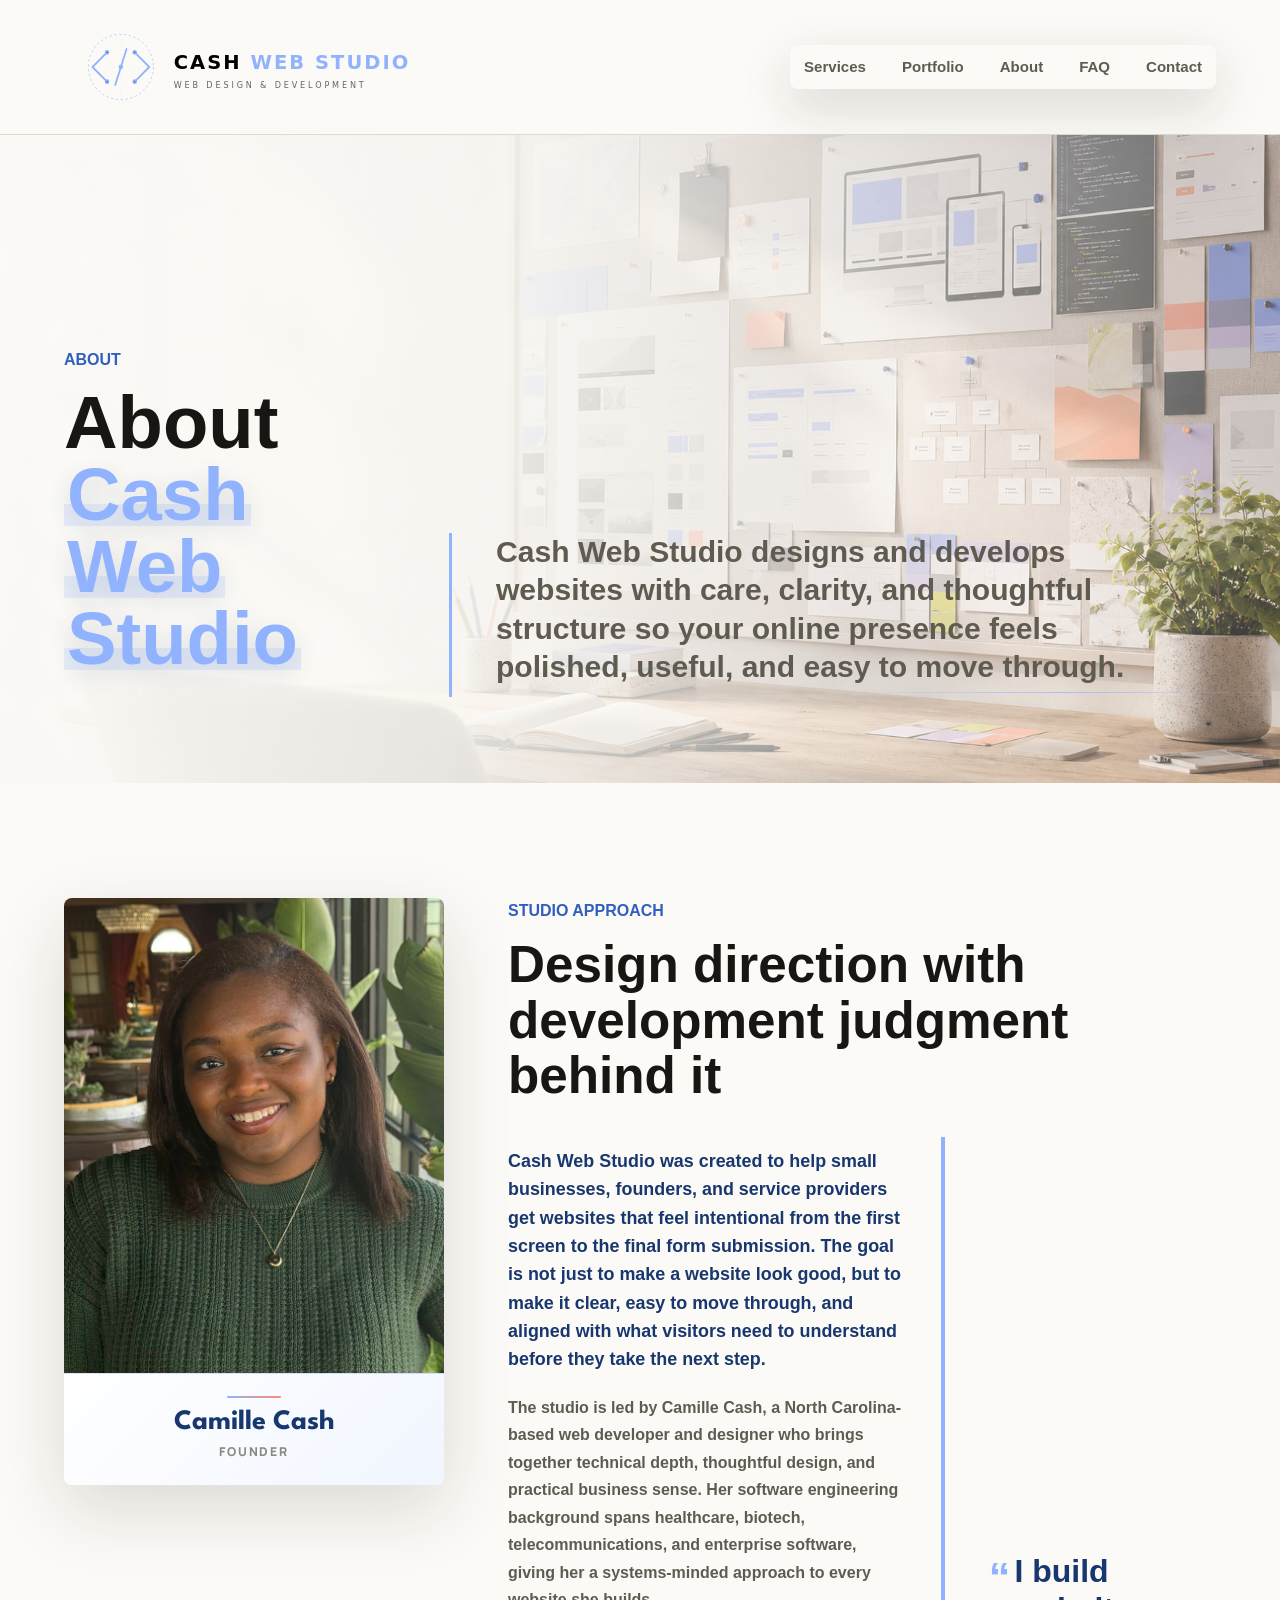
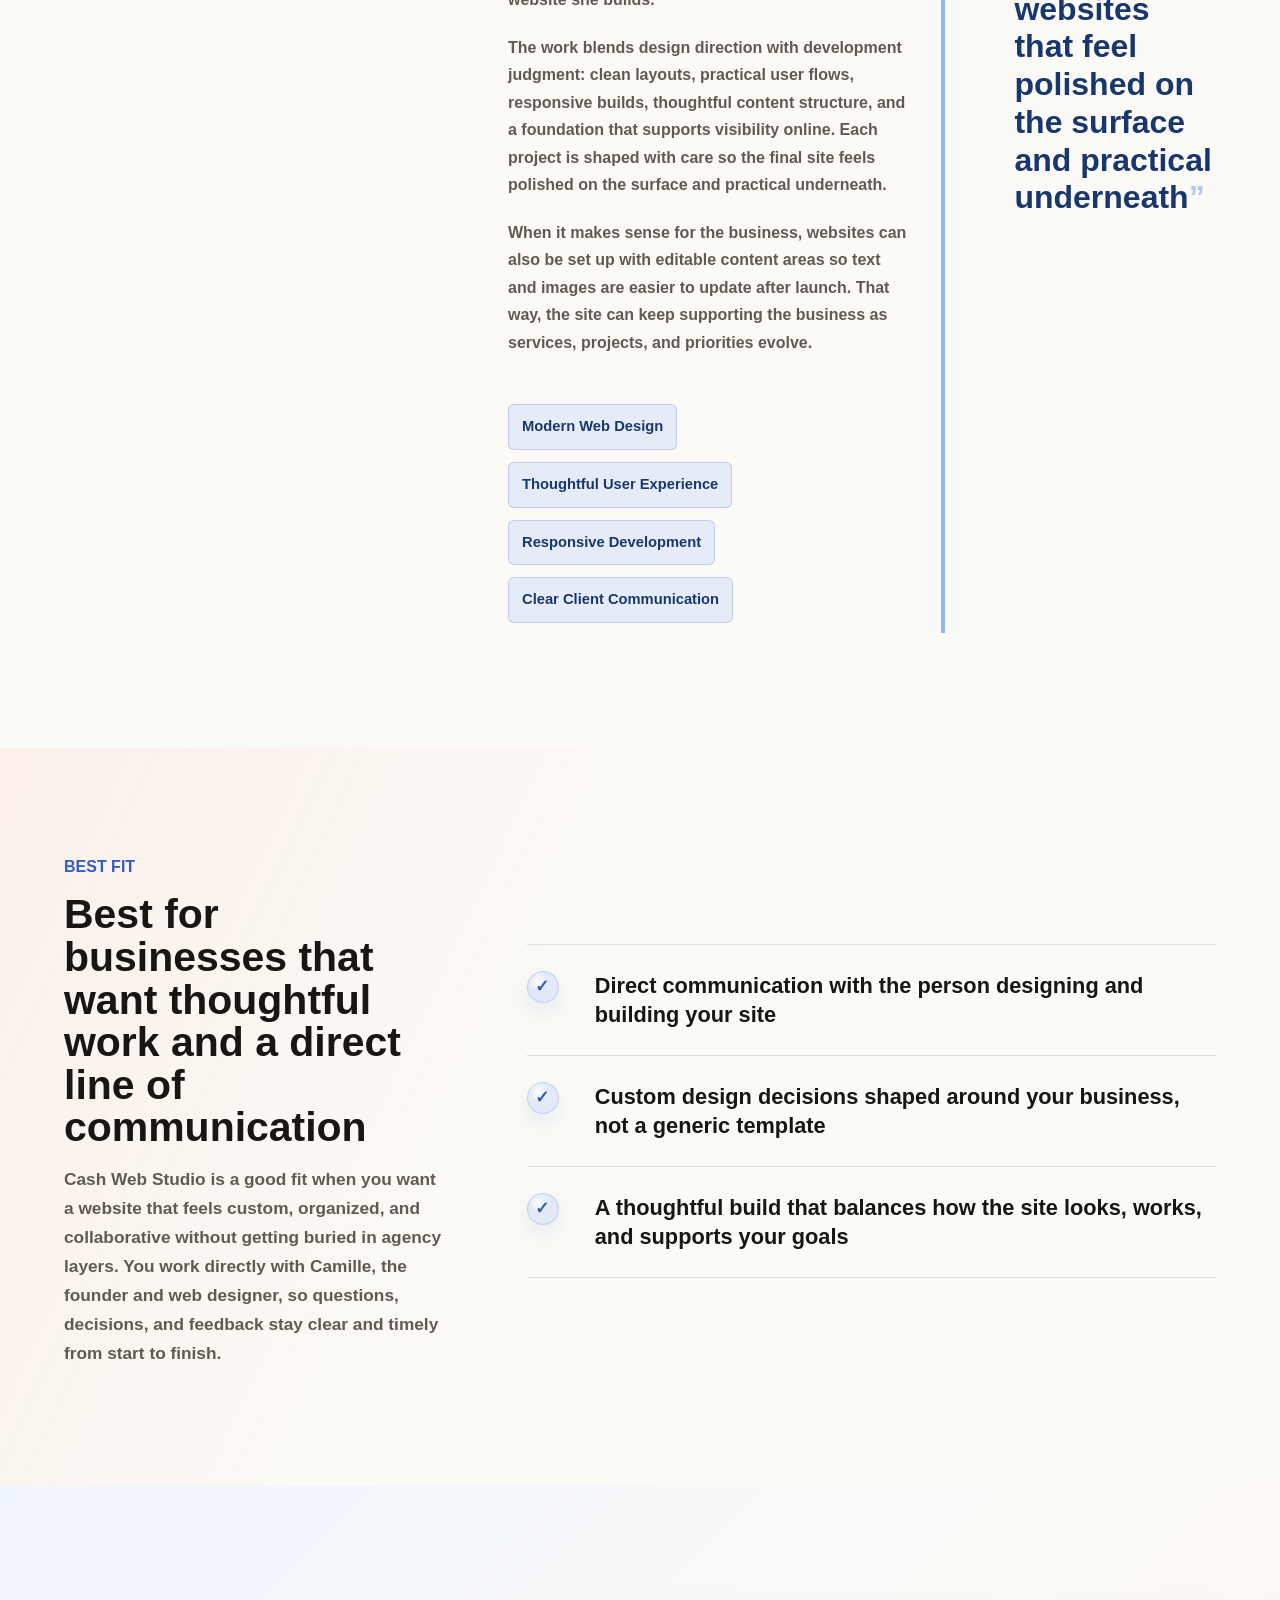
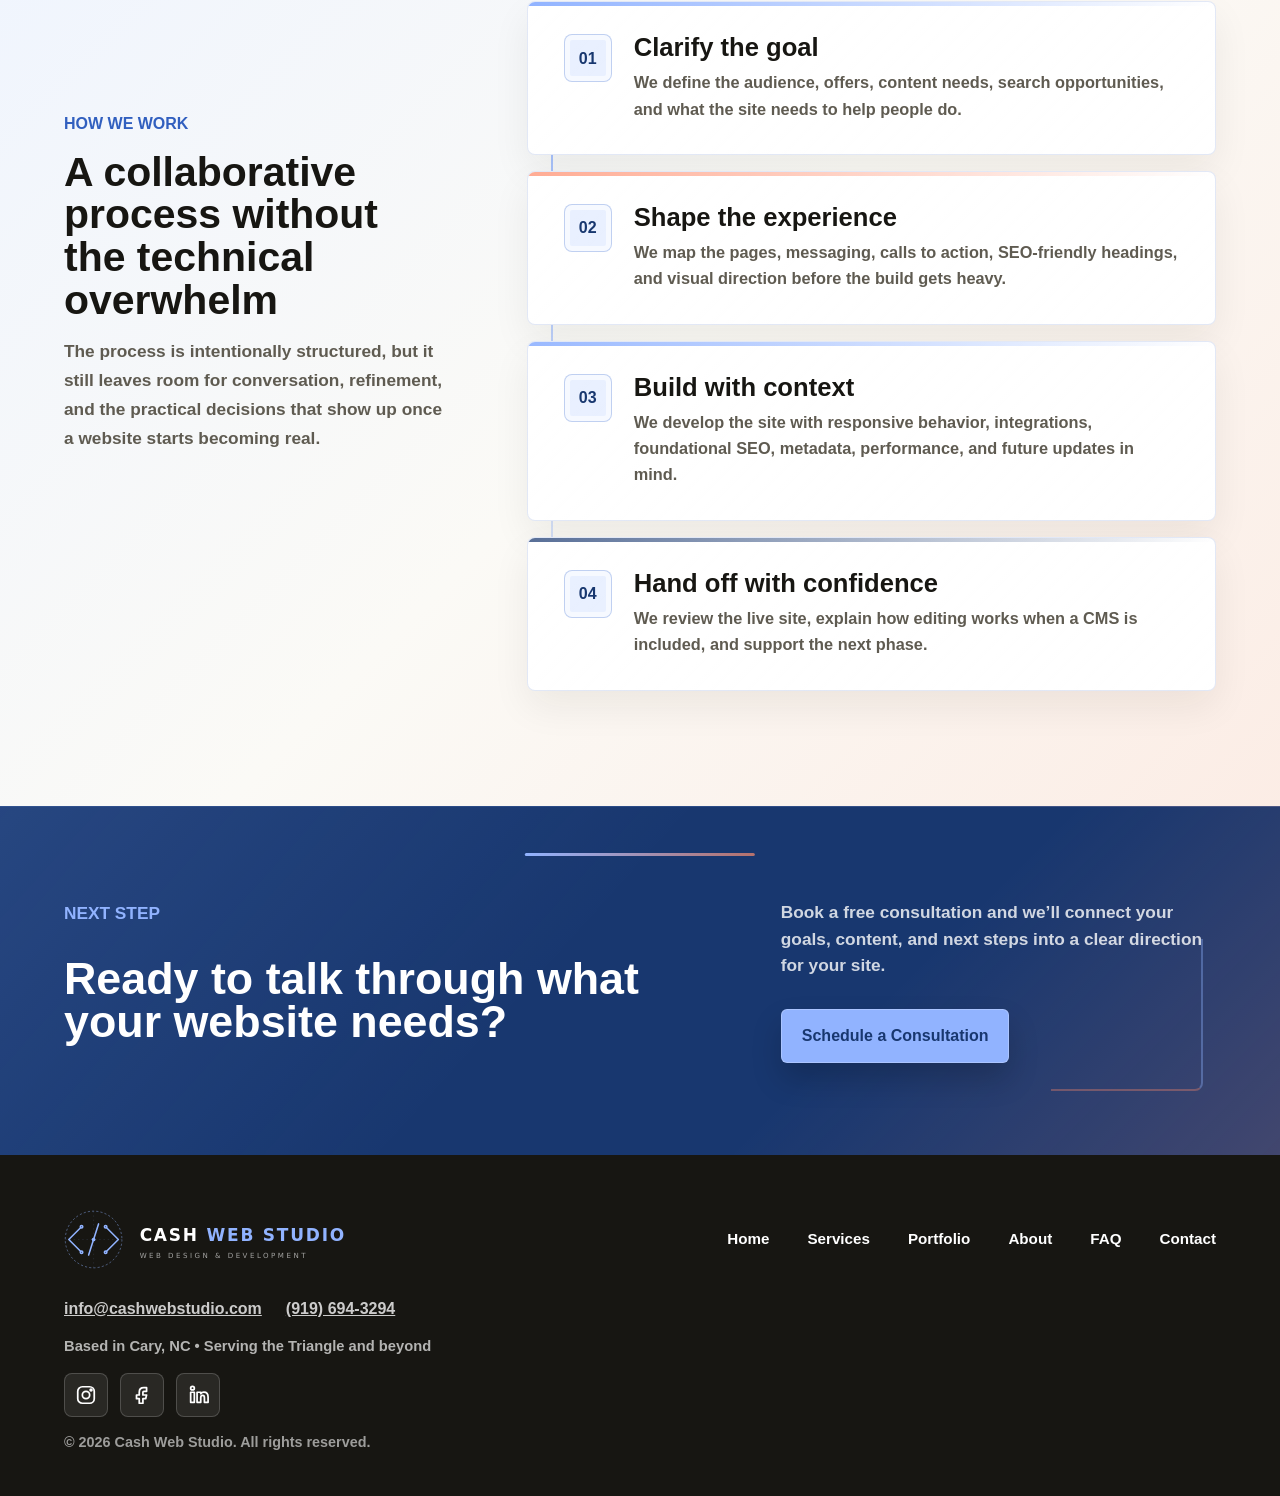
==== commit 24bff4c8: "added more local seo" ====
--- a/about/index.html
+++ b/about/index.html
@@ -242,6 +242,7 @@
       <a href="mailto:info@cashwebstudio.com">info@cashwebstudio.com</a>
       <a href="tel:+19196943294">(919) 694-3294</a>
     </div>
+    <p class="footer-location">Based in Cary, NC &bull; Serving the Triangle and beyond</p>
     <div class="footer-social" aria-label="Cash Web Studio social links">
       <a class="social-link" href="https://www.instagram.com/cashwebstudio/" target="_blank" rel="noopener" aria-label="Cash Web Studio on Instagram">
         <svg class="social-icon" aria-hidden="true" viewBox="0 0 24 24">
--- a/style.css
+++ b/style.css
@@ -1152,6 +1152,10 @@
   font-size: clamp(1rem, 2vw, 1.25rem);
   font-weight: 700;
   text-align: center;
+}
+
+.contact-local-band p {
+  max-width: 1160px;
 }
 
 .section {
@@ -3523,6 +3527,12 @@
 .footer-contact a:hover,
 .footer-contact a:focus-visible {
   color: var(--primary);
+}
+
+.footer-location {
+  color: rgba(255, 255, 255, 0.68);
+  font-size: 0.92rem;
+  font-weight: 750;
 }
 
 .footer-social {
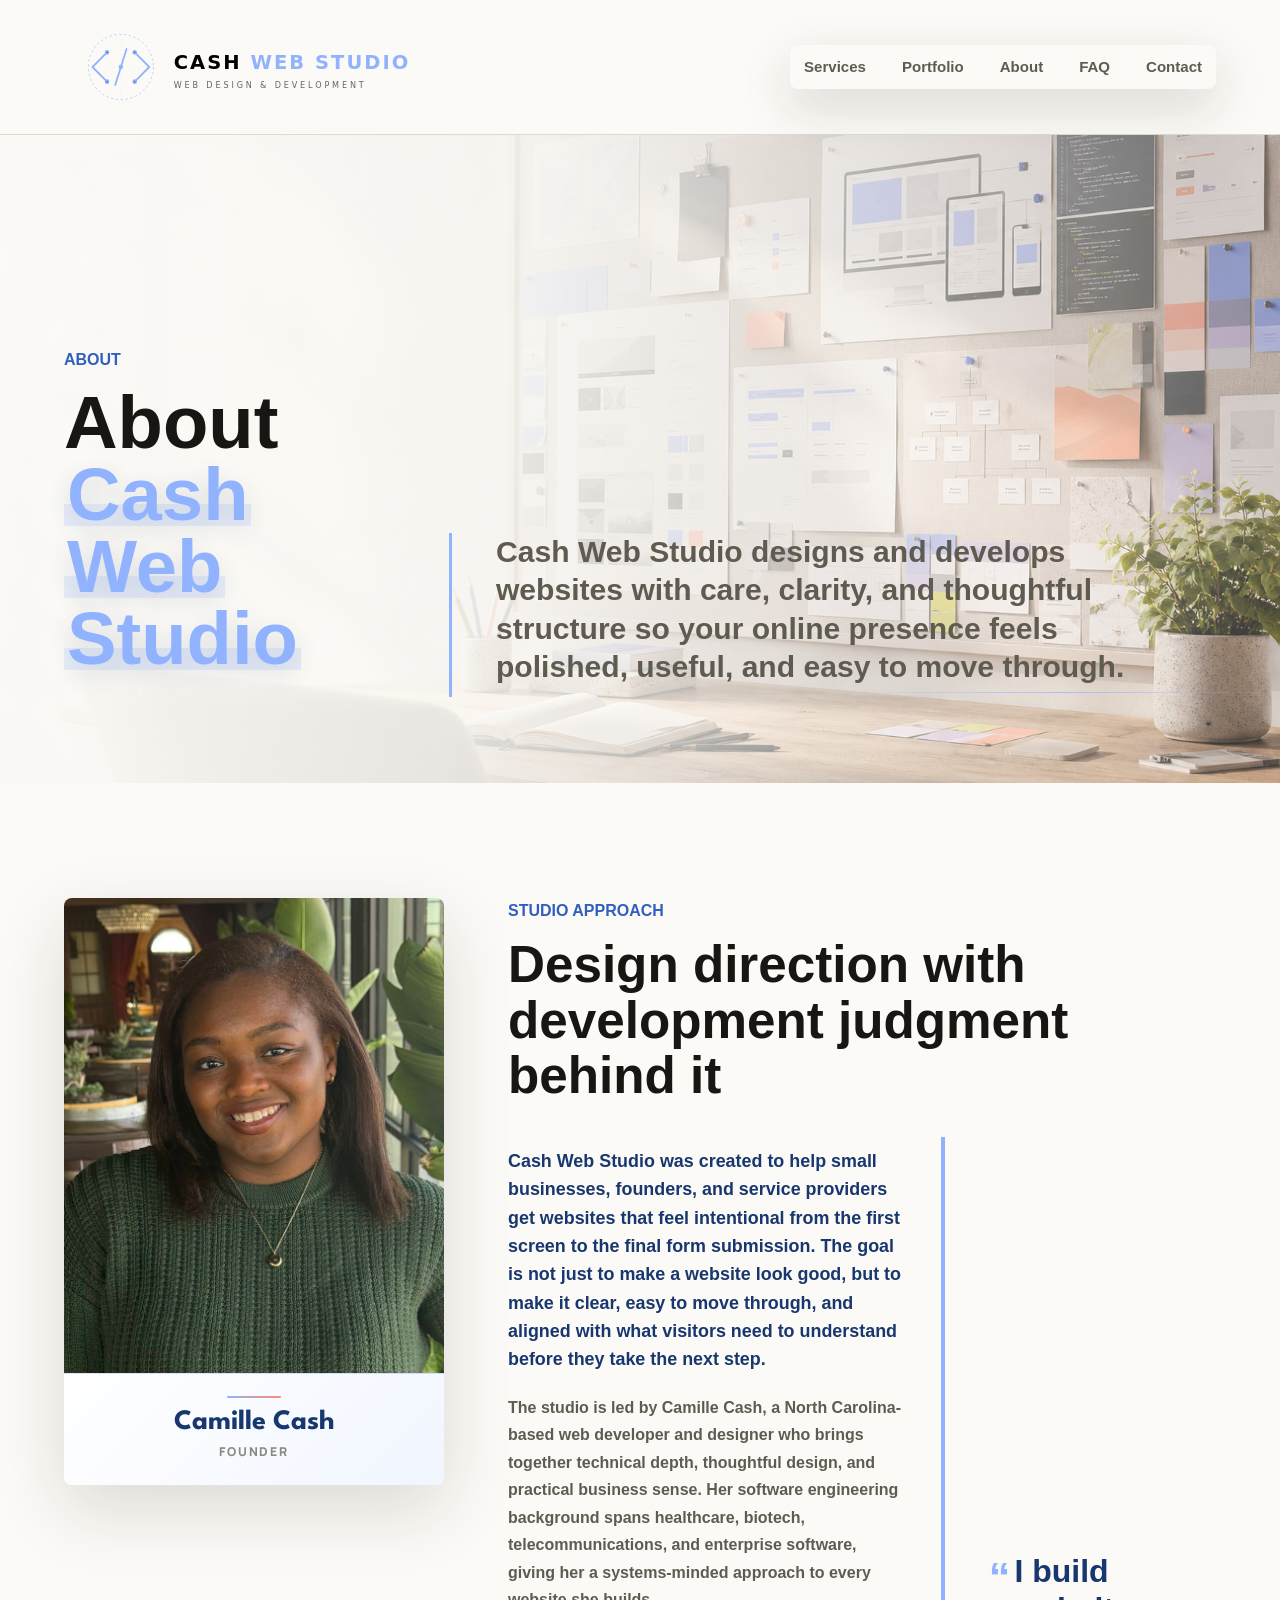
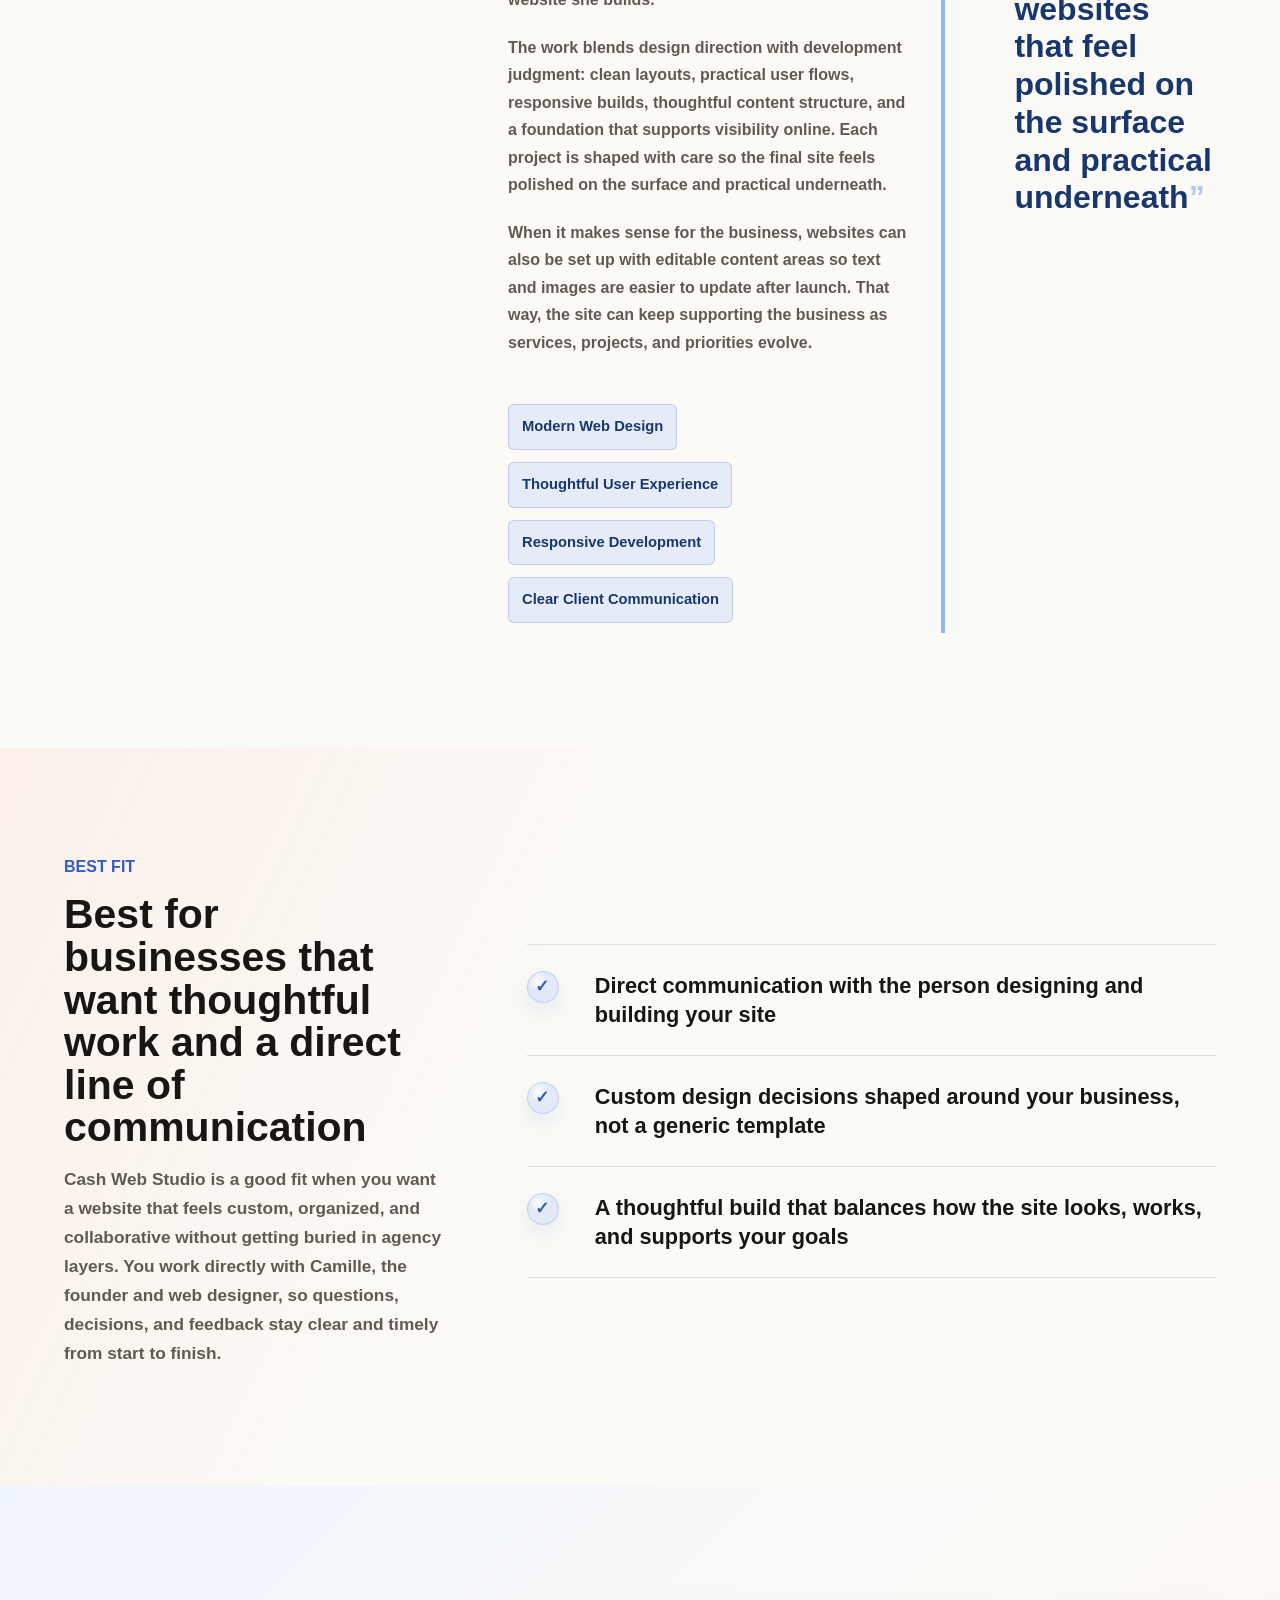
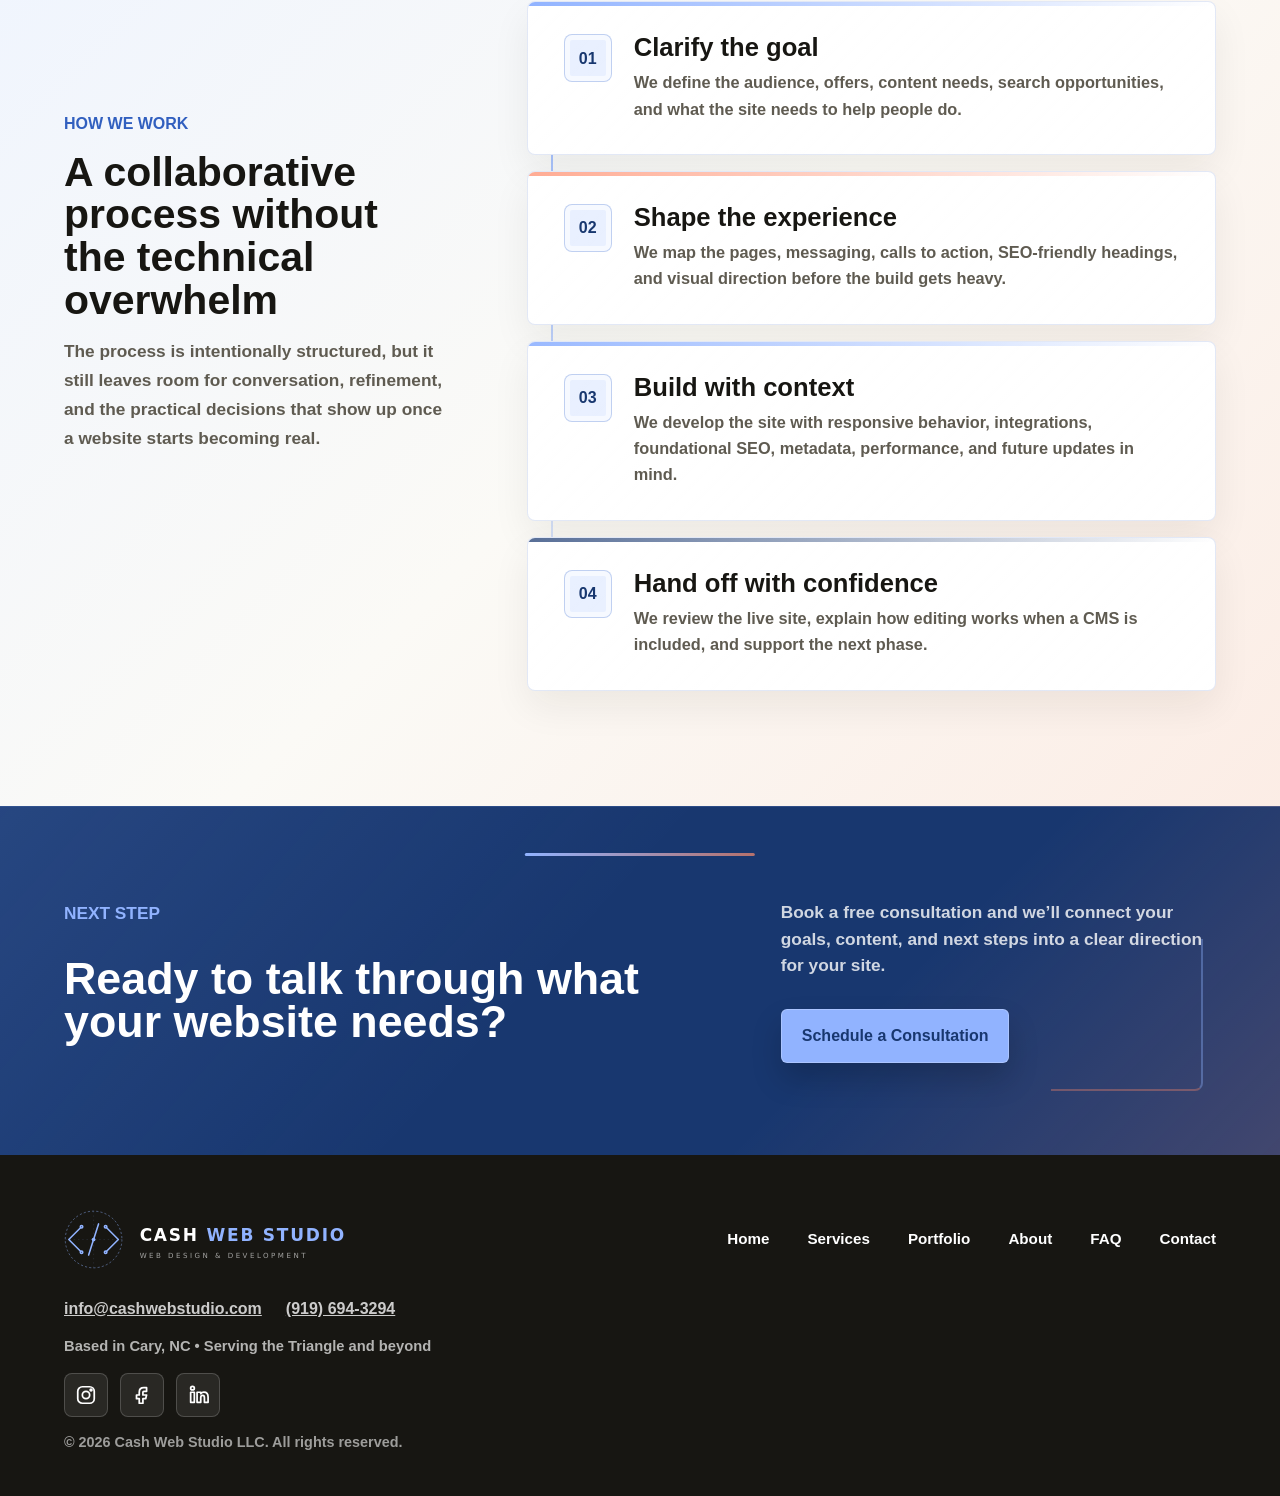
==== commit 6488b5c1: "Added LLC" ====
--- a/about/index.html
+++ b/about/index.html
@@ -264,7 +264,7 @@
         </svg>
       </a>
     </div>
-    <p class="footer-copyright">&copy; <span data-current-year>2026</span> Cash Web Studio. All rights reserved.</p>
+    <p class="footer-copyright">&copy; <span data-current-year>2026</span> Cash Web Studio LLC. All rights reserved.</p>
   </footer>
 
   <script src="/script.js"></script>
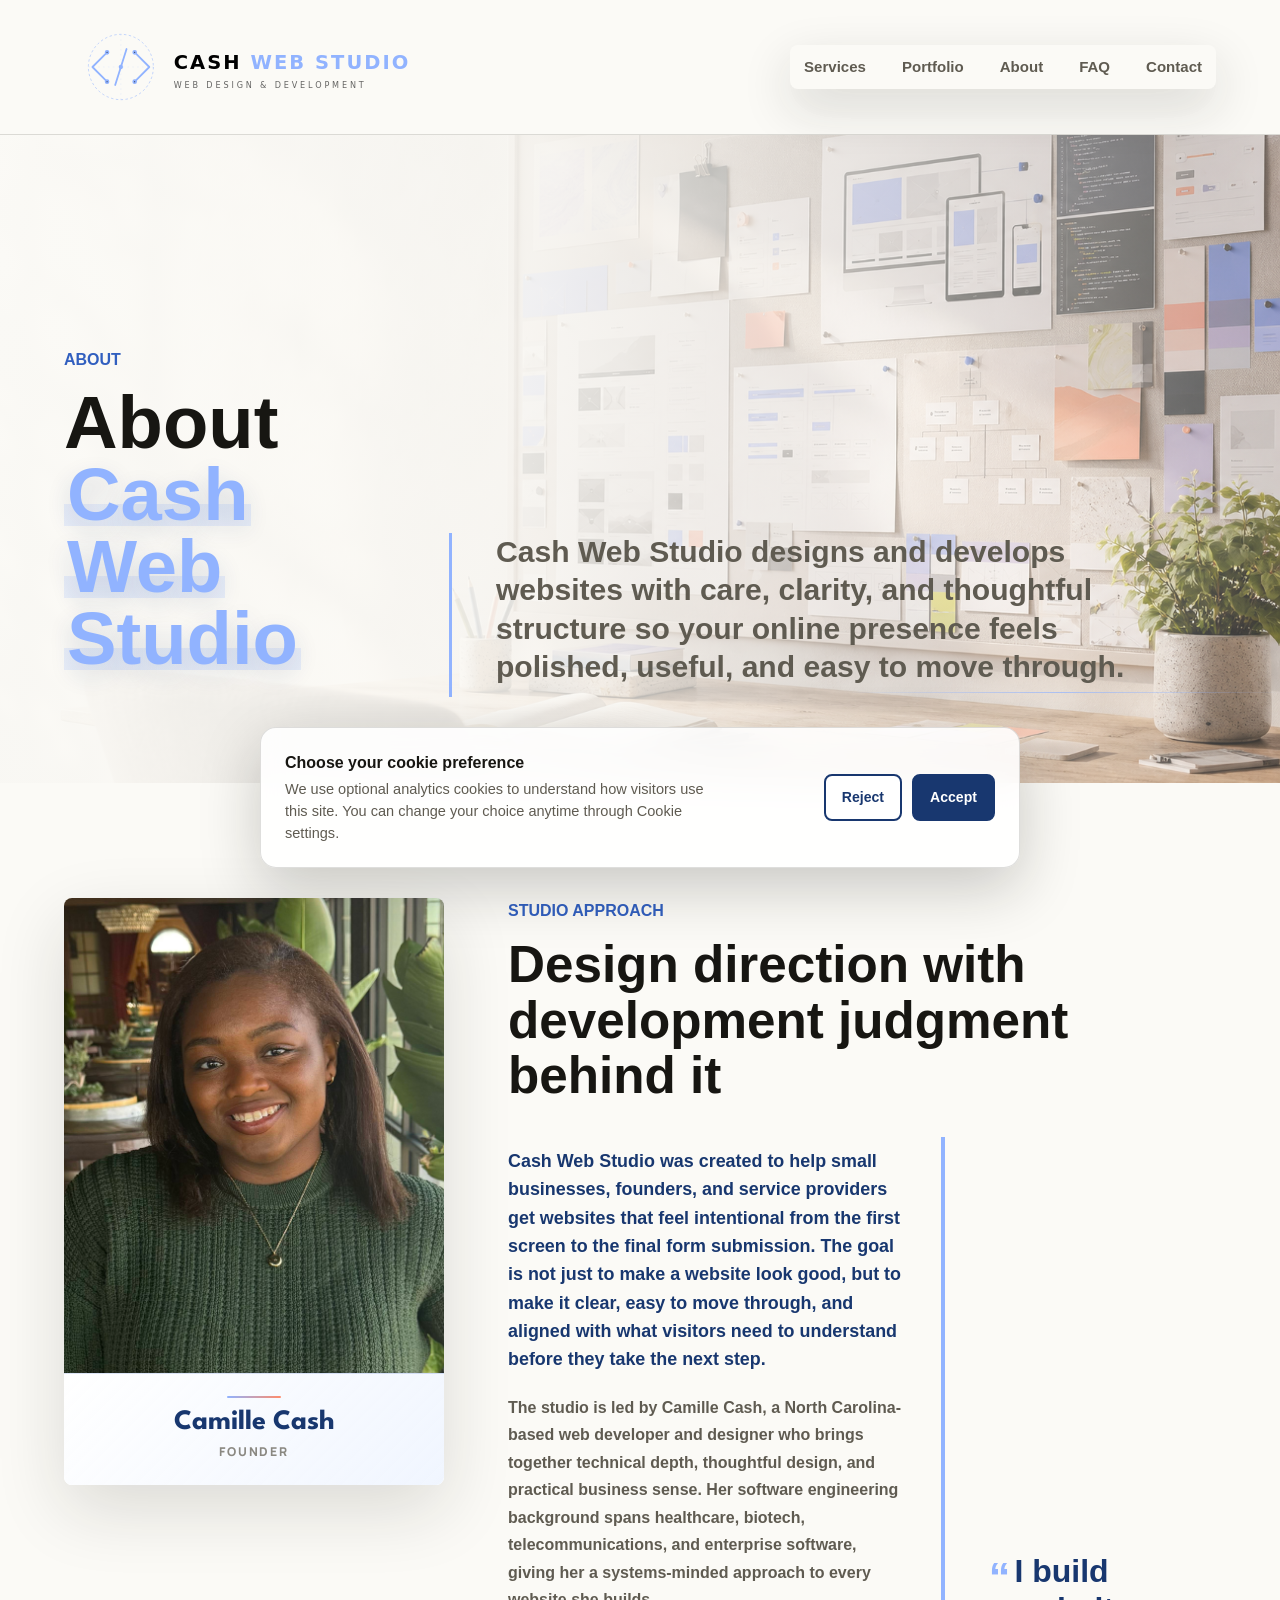
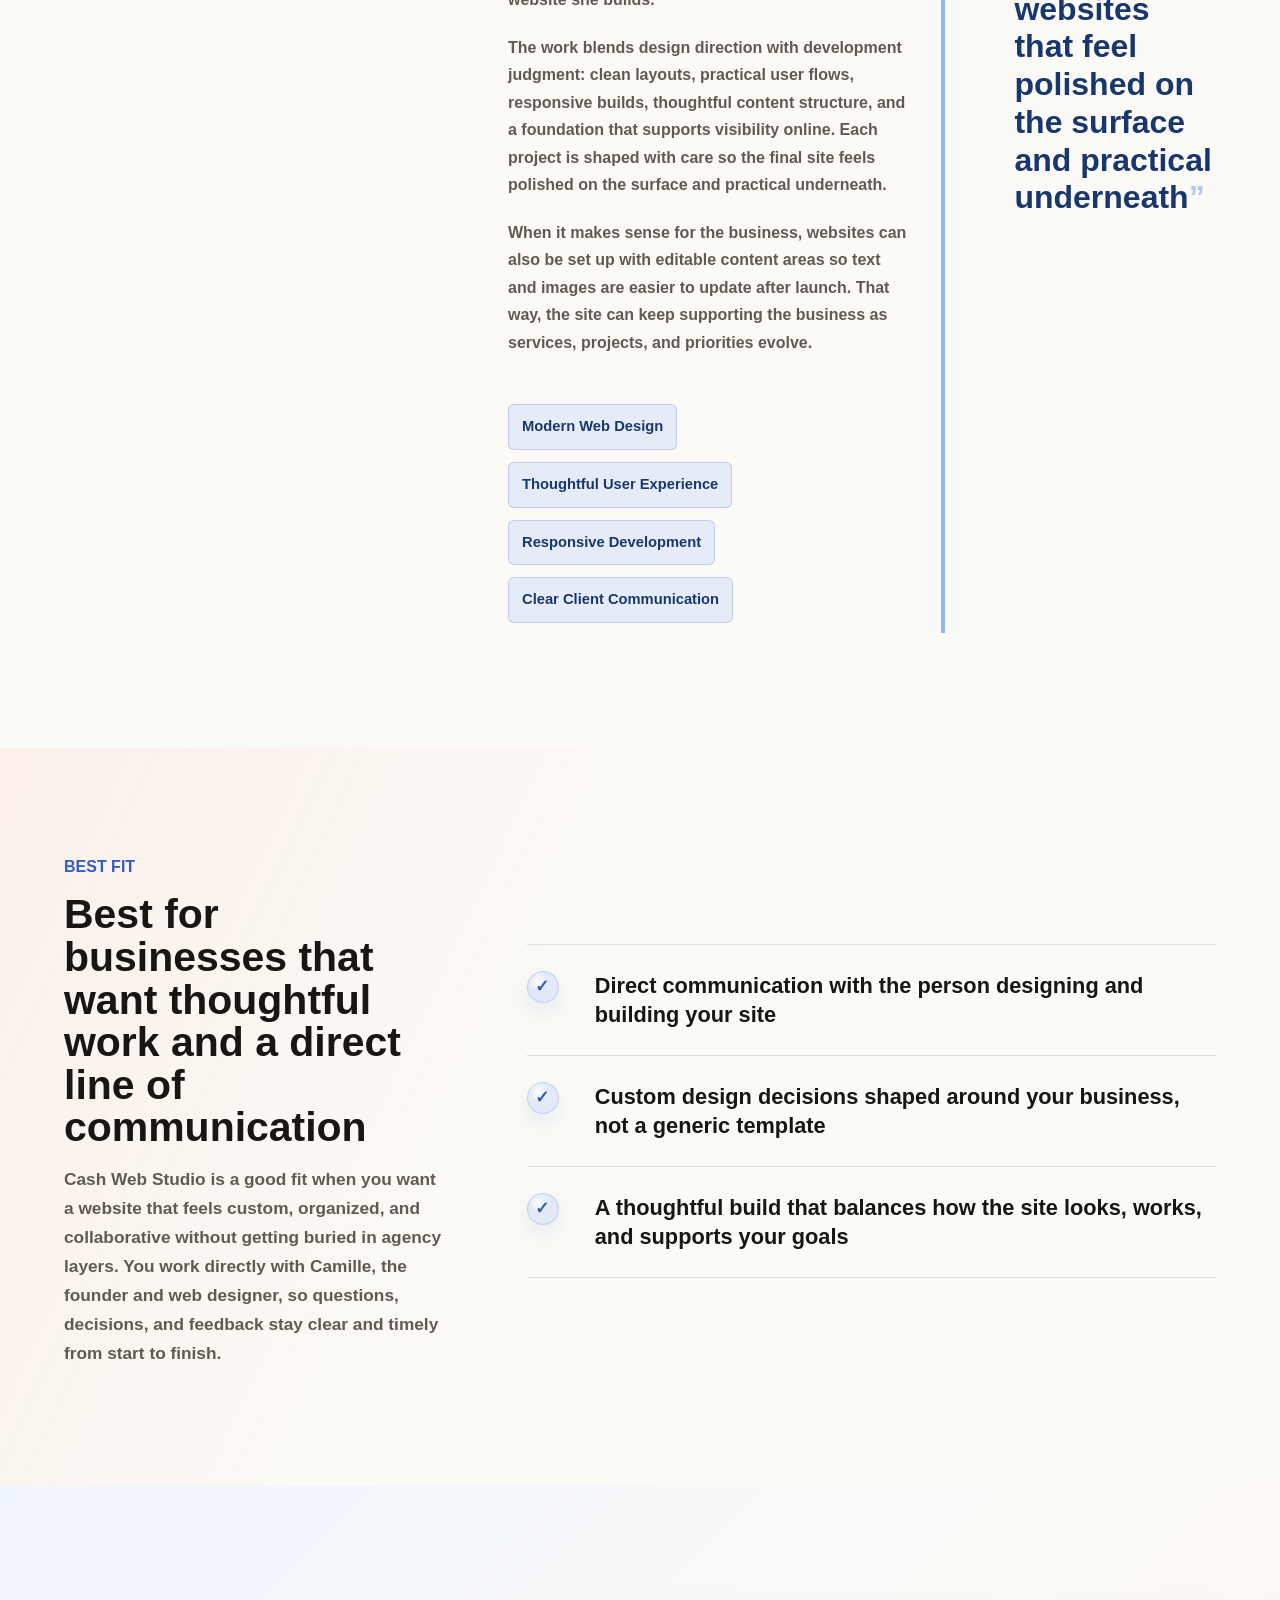
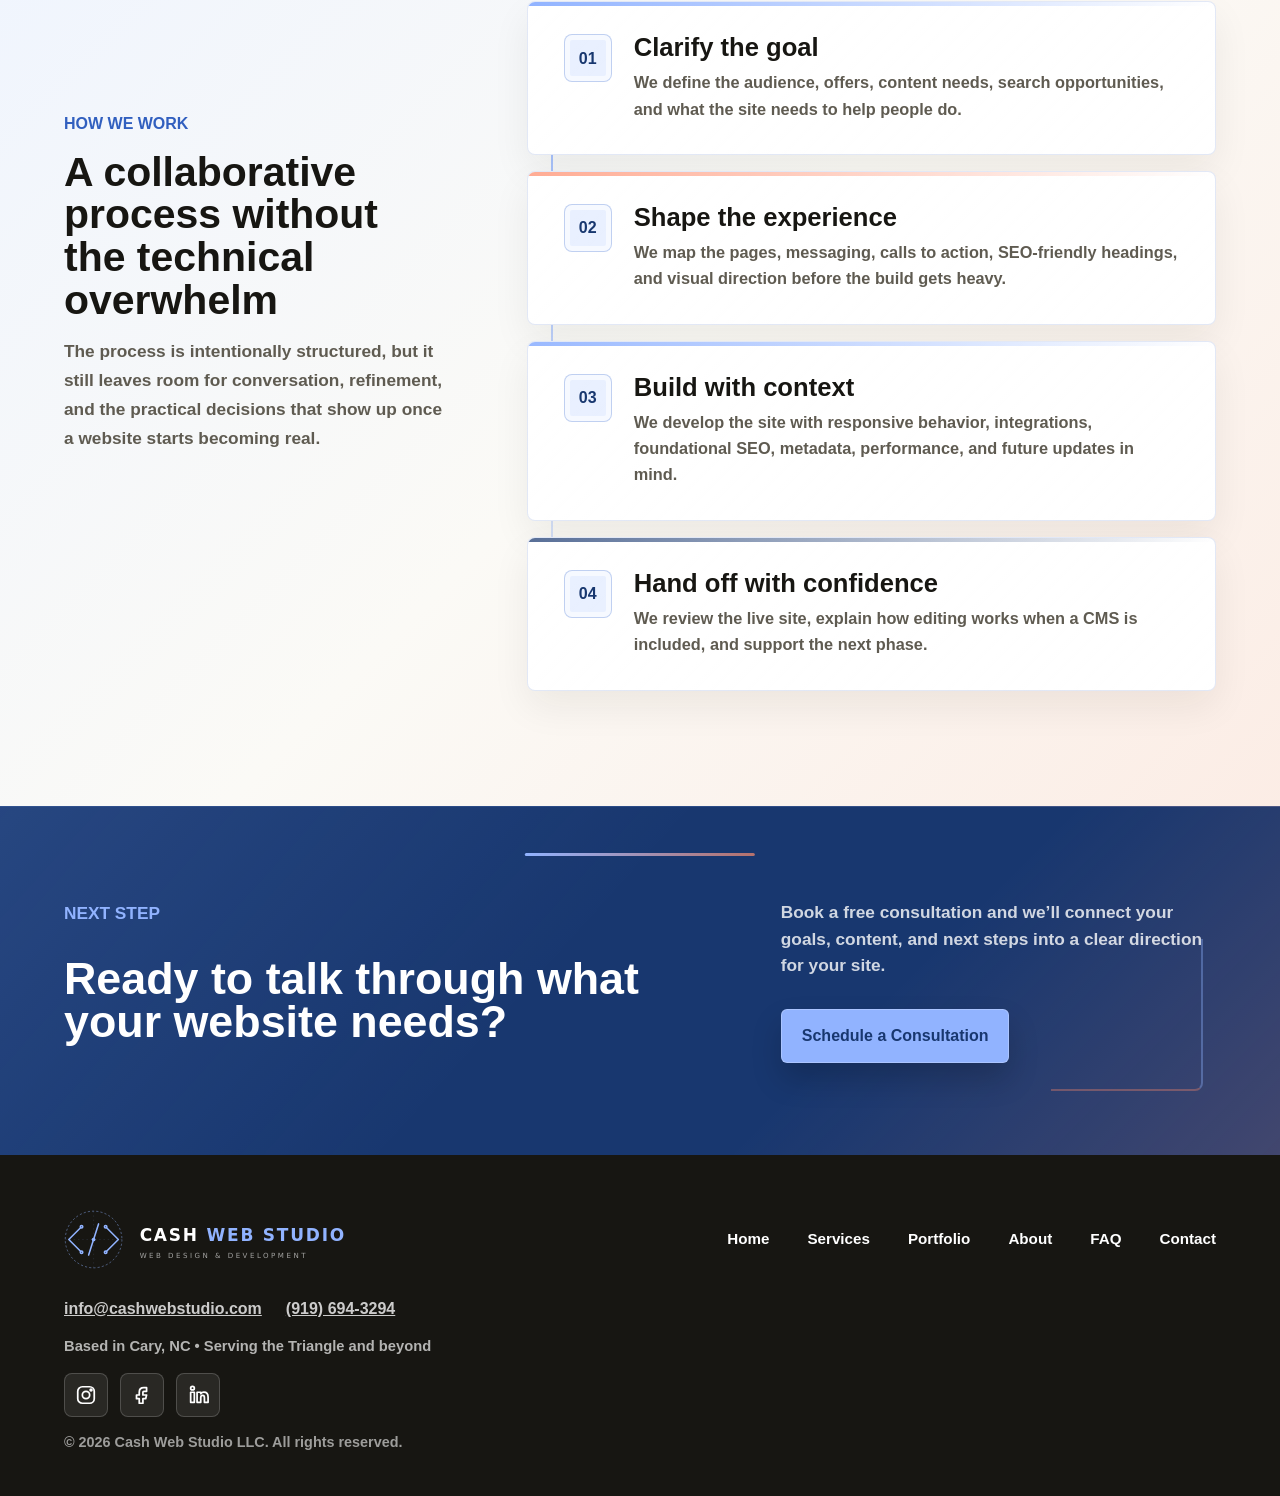
==== commit 7d640d02: "Added google analytics tag and cookies banner" ====
--- a/about/index.html
+++ b/about/index.html
@@ -1,6 +1,8 @@
 <!DOCTYPE html>
 <html lang="en">
 <head>
+
+  <script src="/consent.js"></script>
   <meta charset="UTF-8">
   <meta name="viewport" content="width=device-width, initial-scale=1.0">
   <title>About | Cash Web Studio</title>
--- a/style.css
+++ b/style.css
@@ -2455,6 +2455,136 @@
   50%,
   95% {
     opacity: 1;
+  }
+}
+
+.cookie-consent {
+  position: fixed;
+  z-index: 1000;
+  right: clamp(16px, 3vw, 40px);
+  bottom: clamp(16px, 3vw, 32px);
+  left: clamp(16px, 3vw, 40px);
+  display: flex;
+  align-items: center;
+  justify-content: space-between;
+  gap: 20px;
+  max-width: 760px;
+  margin-inline: auto;
+  padding: 22px 24px;
+  color: var(--ink);
+  background: rgba(255, 255, 255, 0.88);
+  border: 1px solid var(--line);
+  border-radius: 16px;
+  box-shadow: 0 20px 60px rgba(23, 22, 18, 0.22);
+  -webkit-backdrop-filter: blur(16px);
+  backdrop-filter: blur(16px);
+}
+
+.cookie-consent[hidden],
+.cookie-settings-button[hidden] {
+  display: none;
+}
+
+.cookie-consent__copy {
+  max-width: 430px;
+}
+
+.cookie-consent__copy strong {
+  display: block;
+  margin-bottom: 4px;
+  font-size: 1rem;
+}
+
+.cookie-consent__copy p {
+  margin: 0;
+  color: var(--muted);
+  font-size: 0.91rem;
+  line-height: 1.5;
+}
+
+.cookie-consent__actions {
+  display: flex;
+  flex: 0 0 auto;
+  gap: 10px;
+}
+
+.cookie-consent__button {
+  min-height: 42px;
+  padding: 10px 16px;
+  font: inherit;
+  font-size: 0.88rem;
+  font-weight: 800;
+  border: 2px solid var(--primary-dark);
+  border-radius: 8px;
+  cursor: pointer;
+}
+
+.cookie-consent__button--accept {
+  color: var(--white);
+  background: var(--primary-dark);
+}
+
+.cookie-consent__button--reject {
+  color: var(--primary-dark);
+  background: var(--white);
+}
+
+.cookie-consent__button:hover,
+.cookie-consent__button:focus-visible,
+.cookie-settings-button:hover,
+.cookie-settings-button:focus-visible {
+  outline: 3px solid rgba(145, 179, 255, 0.55);
+  outline-offset: 2px;
+}
+
+.cookie-settings-button {
+  width: fit-content;
+  margin: 0;
+  padding: 0;
+  color: rgba(255, 255, 255, 0.68);
+  font: inherit;
+  font-size: 0.9rem;
+  font-weight: 700;
+  text-decoration: underline;
+  text-underline-offset: 3px;
+  background: transparent;
+  border: 0;
+  cursor: pointer;
+}
+
+.cookie-settings-button:hover,
+.cookie-settings-button:focus-visible {
+  color: var(--primary);
+}
+
+.cookie-settings-footer {
+  display: flex;
+  justify-content: center;
+  padding: 20px;
+  background: var(--ink);
+}
+
+.cookie-settings-footer[hidden] {
+  display: none;
+}
+
+@media (max-width: 720px) {
+  .cookie-consent {
+    align-items: stretch;
+    flex-direction: column;
+    gap: 16px;
+    padding: 20px;
+  }
+
+  .cookie-consent__actions {
+    display: grid;
+    grid-template-columns: 1fr 1fr;
+  }
+}
+
+@media (max-width: 420px) {
+  .cookie-consent__actions {
+    grid-template-columns: 1fr;
   }
 }
 
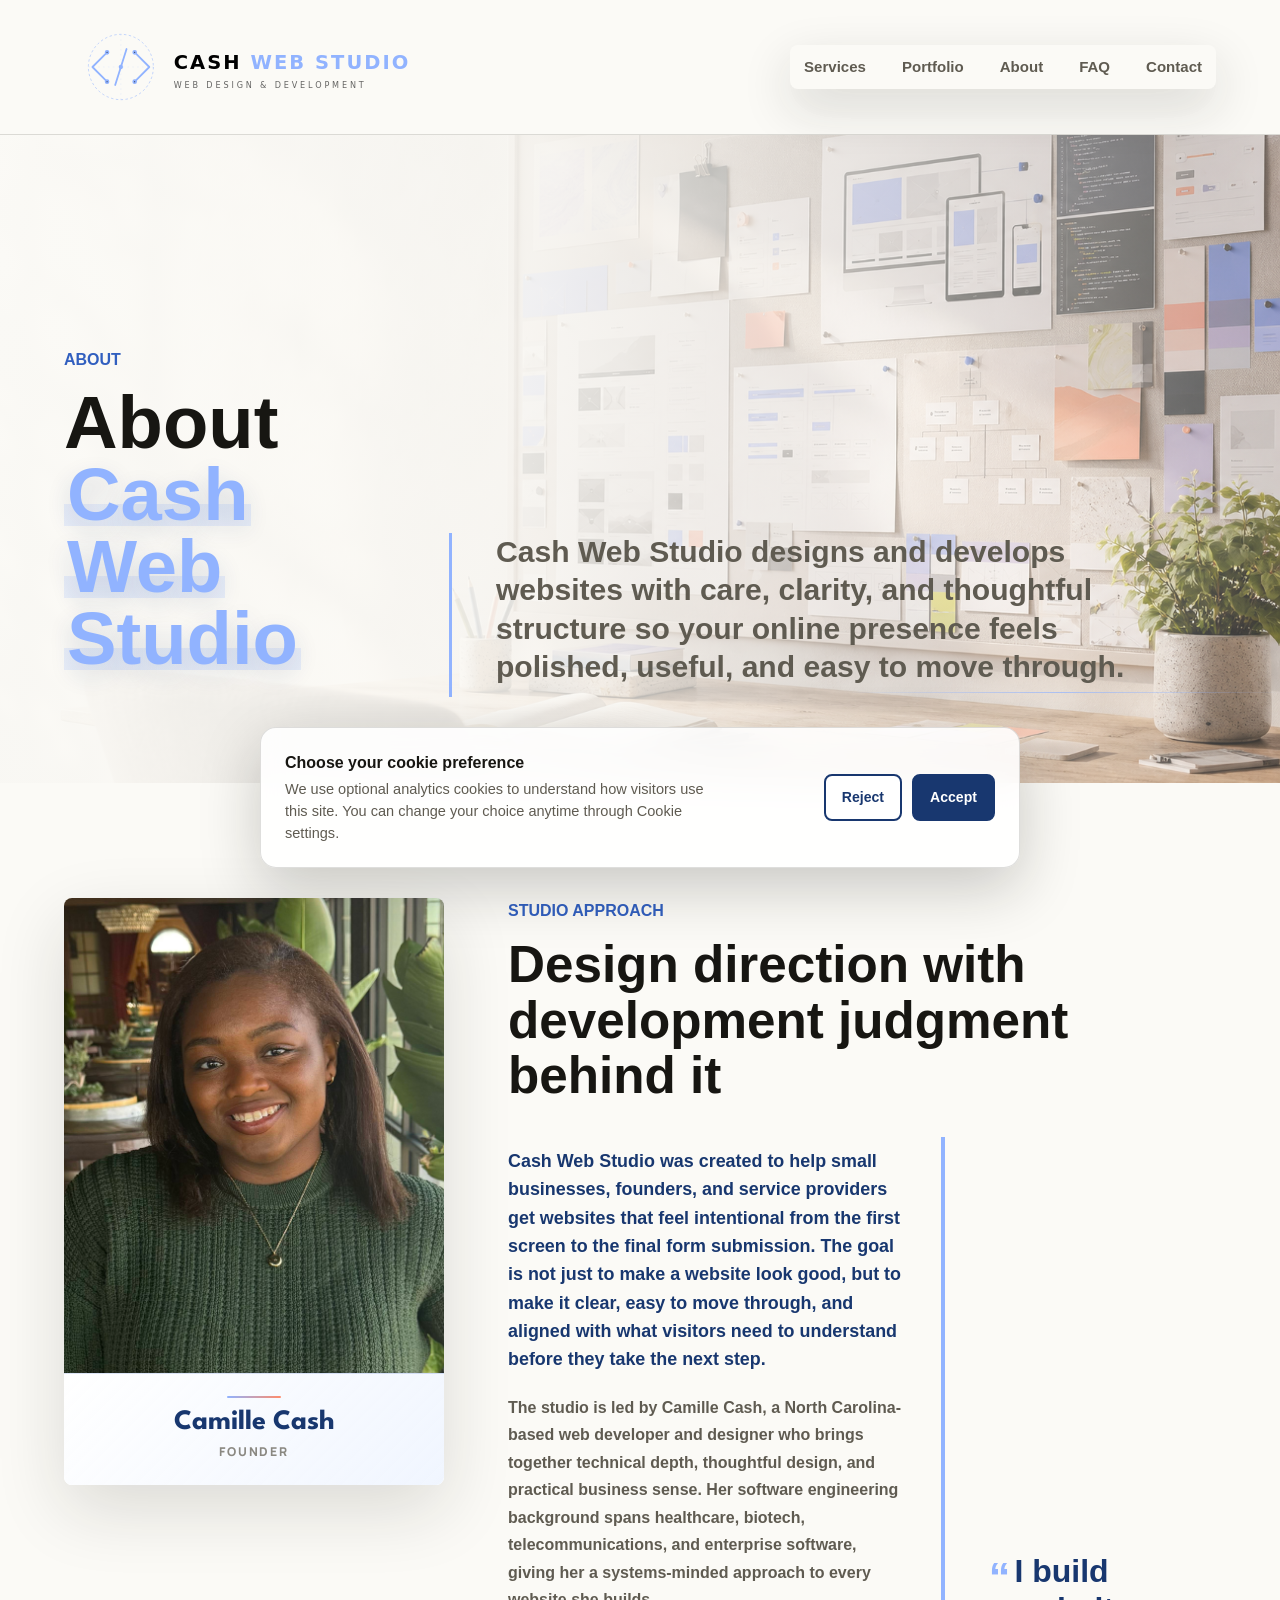
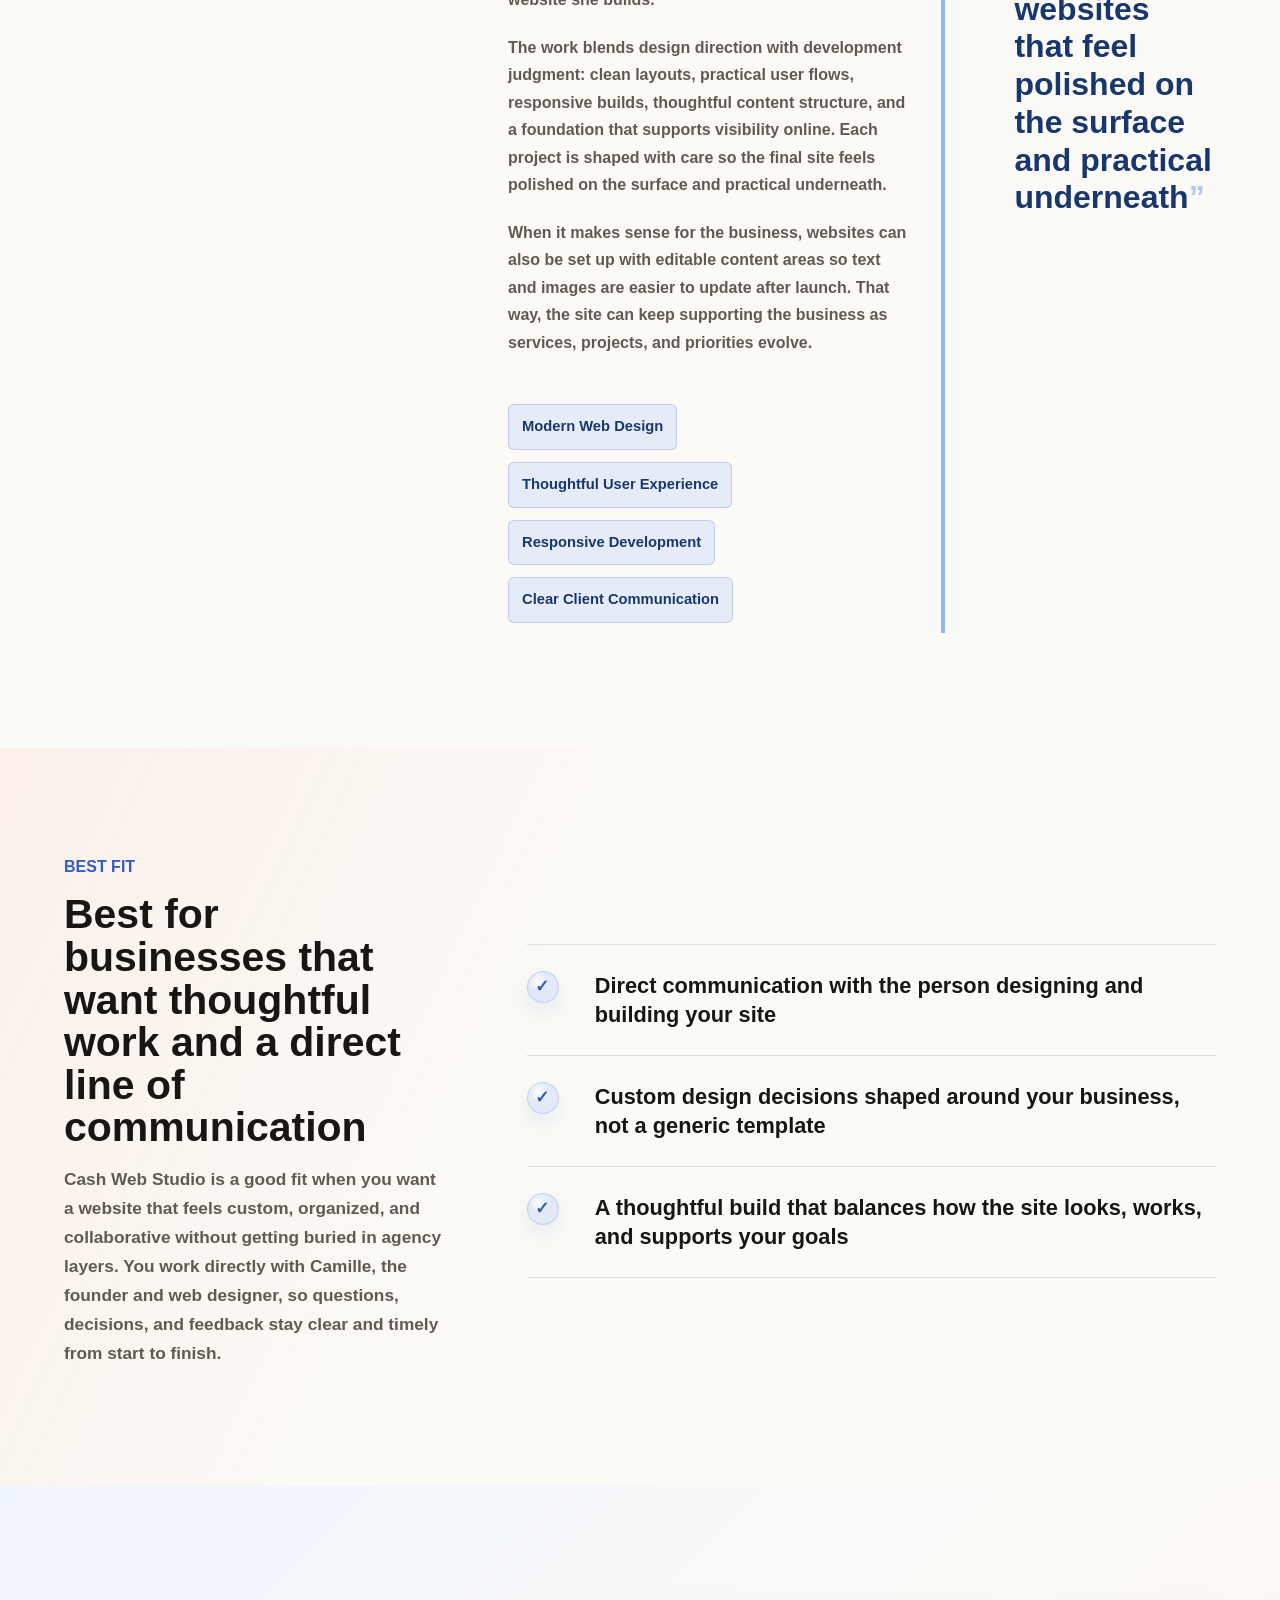
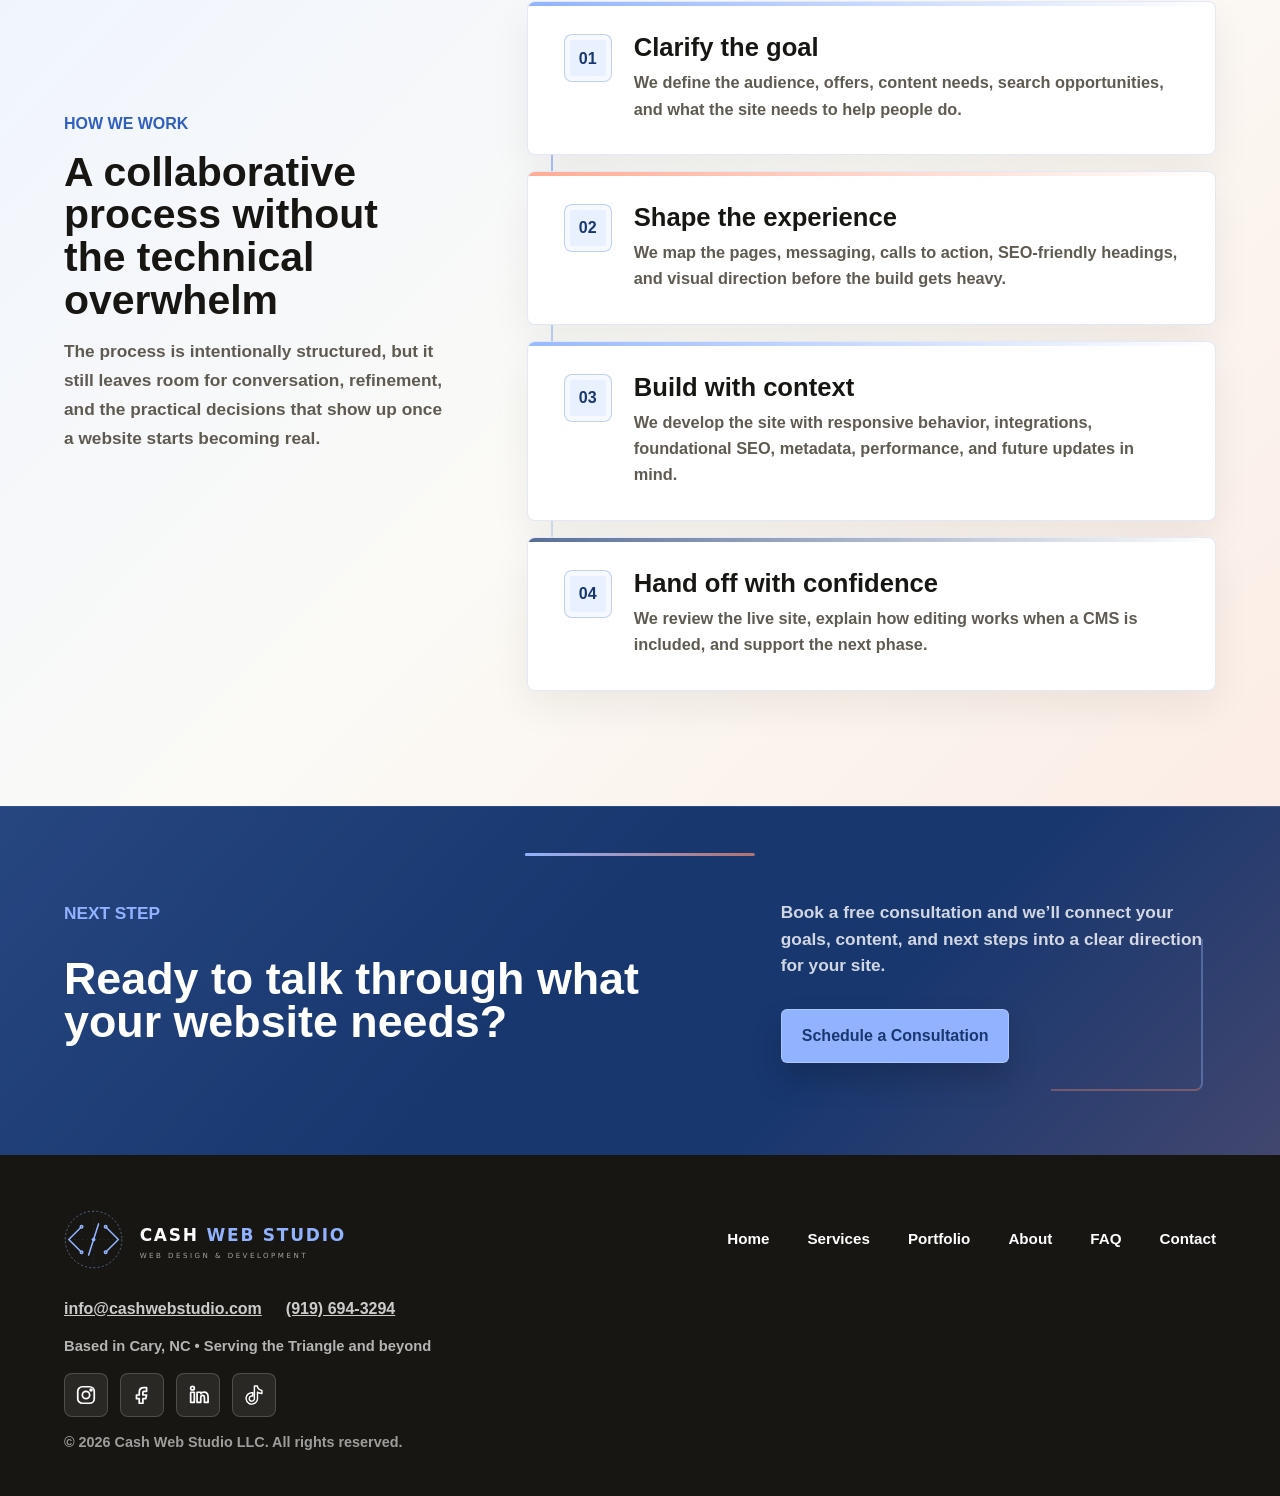
==== commit 9982b00d: "Added tiktok to footer" ====
--- a/about/index.html
+++ b/about/index.html
@@ -265,6 +265,11 @@
           <path d="M11 9h4v1.6c.6-.9 1.6-1.8 3.4-1.8 2.8 0 4.6 1.8 4.6 5.4V20h-4v-5.1c0-1.5-.6-2.4-1.9-2.4-1.2 0-2.1.8-2.1 2.4V20h-4z"></path>
         </svg>
       </a>
+      <a class="social-link" href="https://www.tiktok.com/@cashwebstudio" target="_blank" rel="noopener" aria-label="Cash Web Studio on TikTok">
+        <svg class="social-icon social-icon--brand-outline" aria-hidden="true" viewBox="-2.5 -2.5 29 29">
+          <path d="M12.53.02C13.84 0 15.14 0 16.44 0c.08 1.53.63 3.09 1.75 4.17 1.12 1.11 2.7 1.62 4.24 1.79v4.03c-1.44-.05-2.89-.35-4.2-.97-.57-.26-1.1-.59-1.62-.93-.01 2.92.01 5.84-.02 8.75-.08 1.4-.54 2.79-1.35 3.94-1.31 1.92-3.58 3.17-5.91 3.21-1.43.08-2.86-.31-4.08-1.03-2.02-1.19-3.44-3.37-3.65-5.72-.02-.5-.03-1-.01-1.49.18-1.9 1.12-3.72 2.58-4.96 1.66-1.44 3.98-2.13 6.15-1.72.02 1.48-.04 2.96-.04 4.44-.99-.32-2.15-.23-3.02.37-.63.41-1.11 1.04-1.36 1.75-.21.51-.15 1.07-.14 1.61.24 1.64 1.82 3.02 3.5 2.87 1.12-.01 2.19-.66 2.77-1.61.19-.33.4-.67.41-1.06.1-1.79.06-3.57.07-5.36.01-4.03-.01-8.05.02-12.07z"></path>
+        </svg>
+      </a>
     </div>
     <p class="footer-copyright">&copy; <span data-current-year>2026</span> Cash Web Studio LLC. All rights reserved.</p>
   </footer>
--- a/style.css
+++ b/style.css
@@ -3551,6 +3551,10 @@
   stroke-width: 1.9;
   stroke-linecap: round;
   stroke-linejoin: round;
+}
+
+.social-icon--brand-outline {
+  stroke-width: 1.9;
 }
 
 .contact-form {
